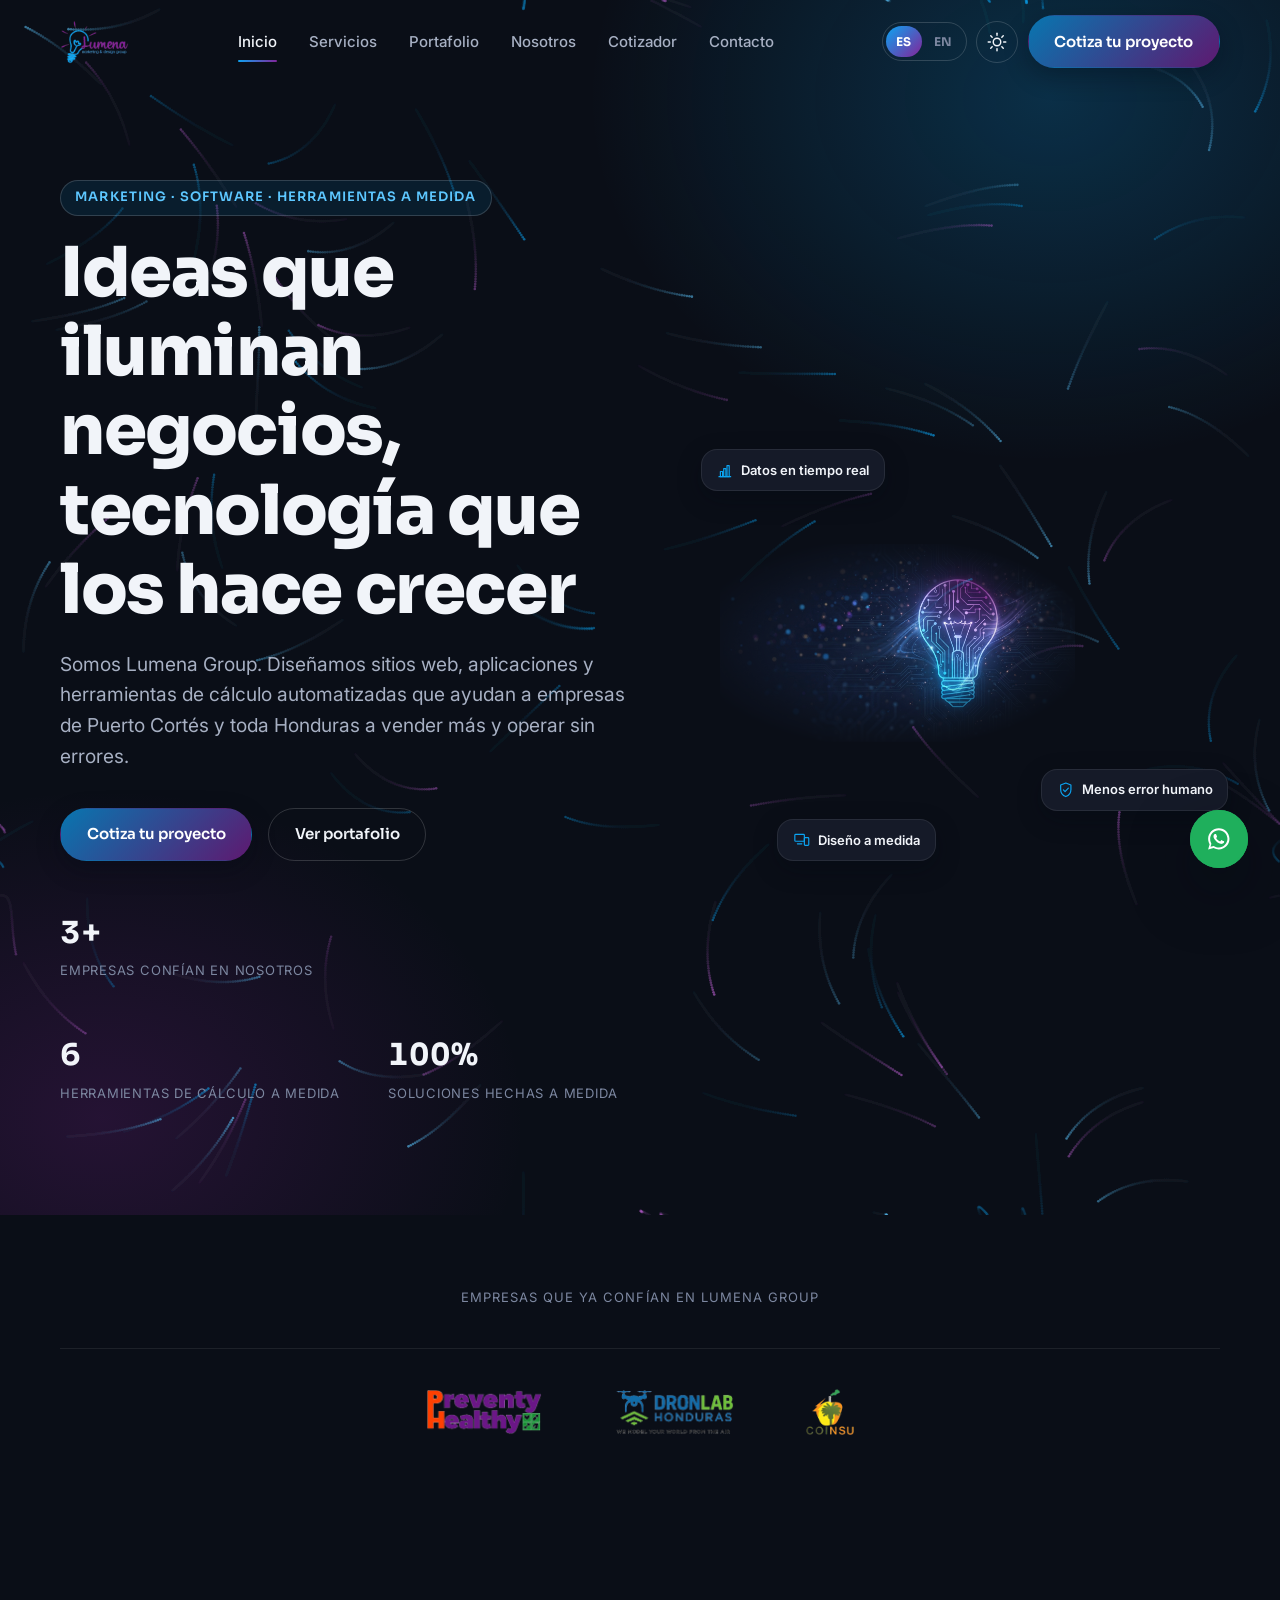
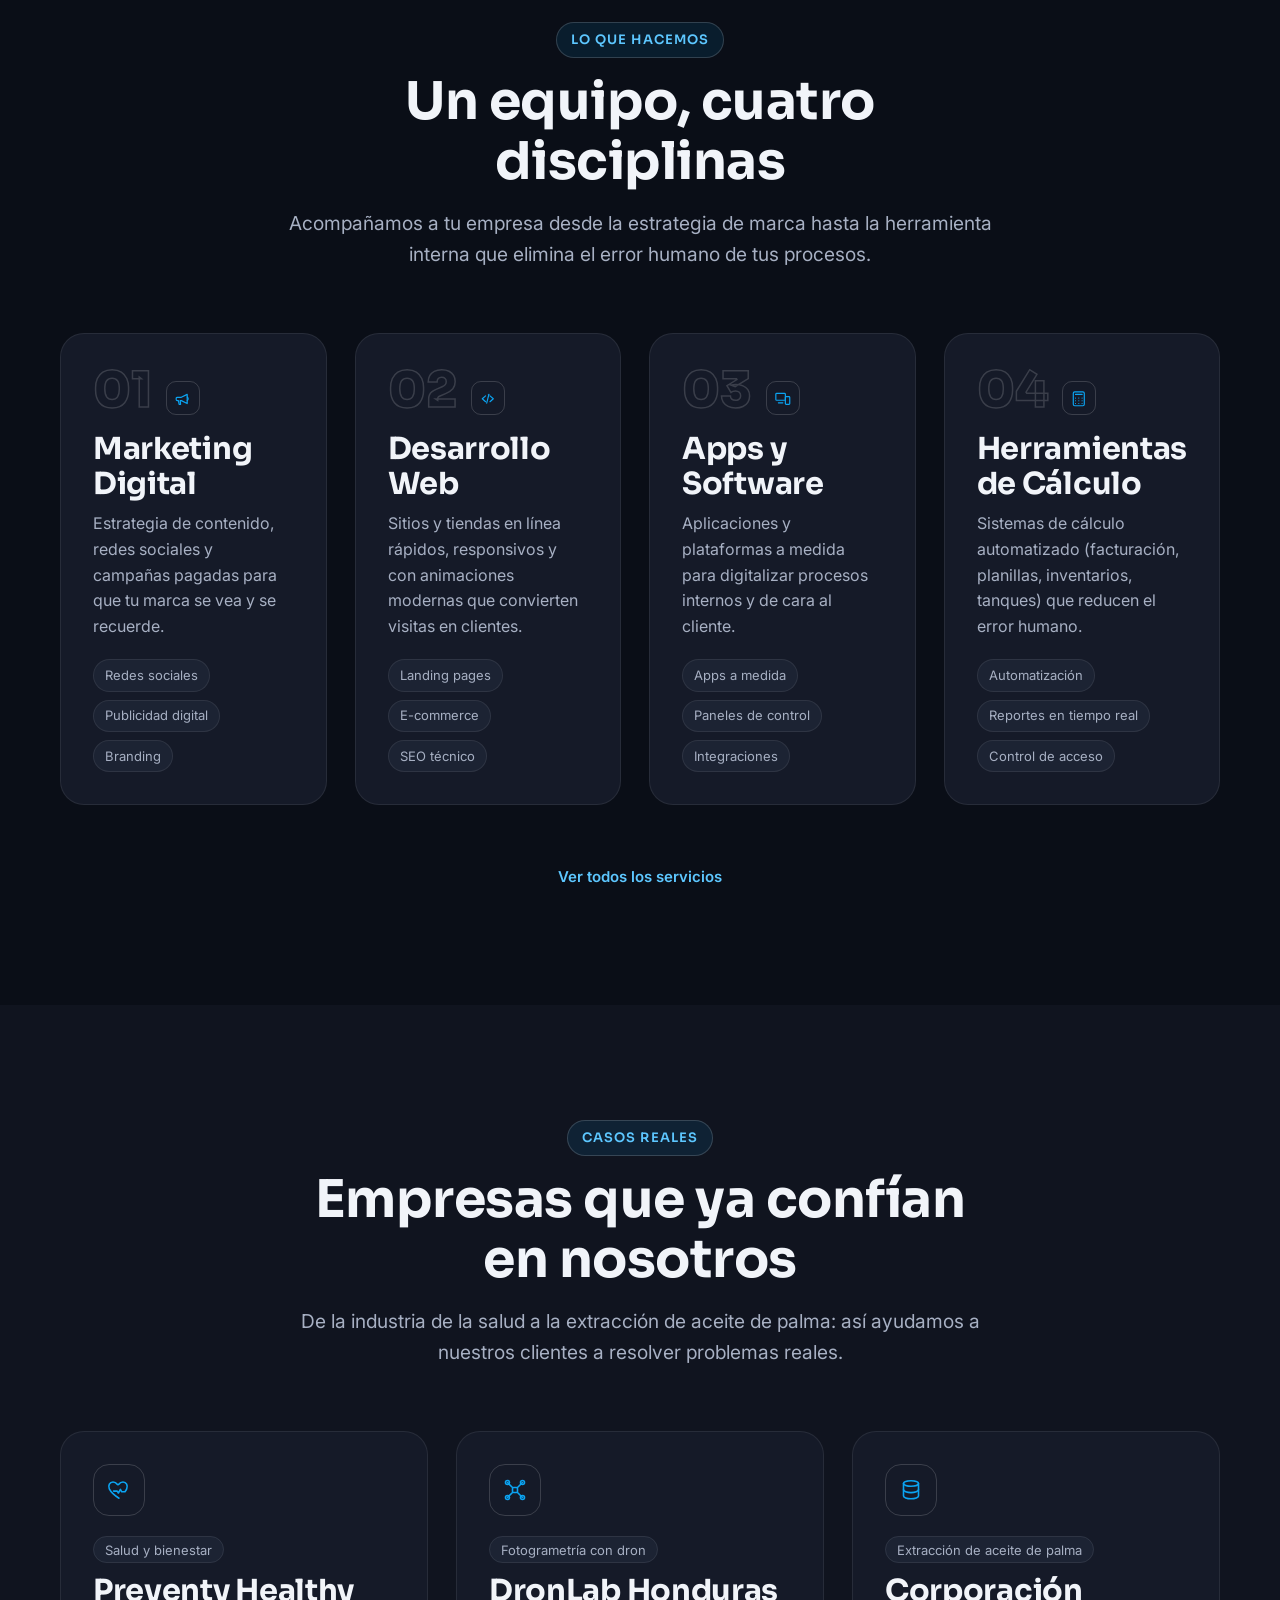
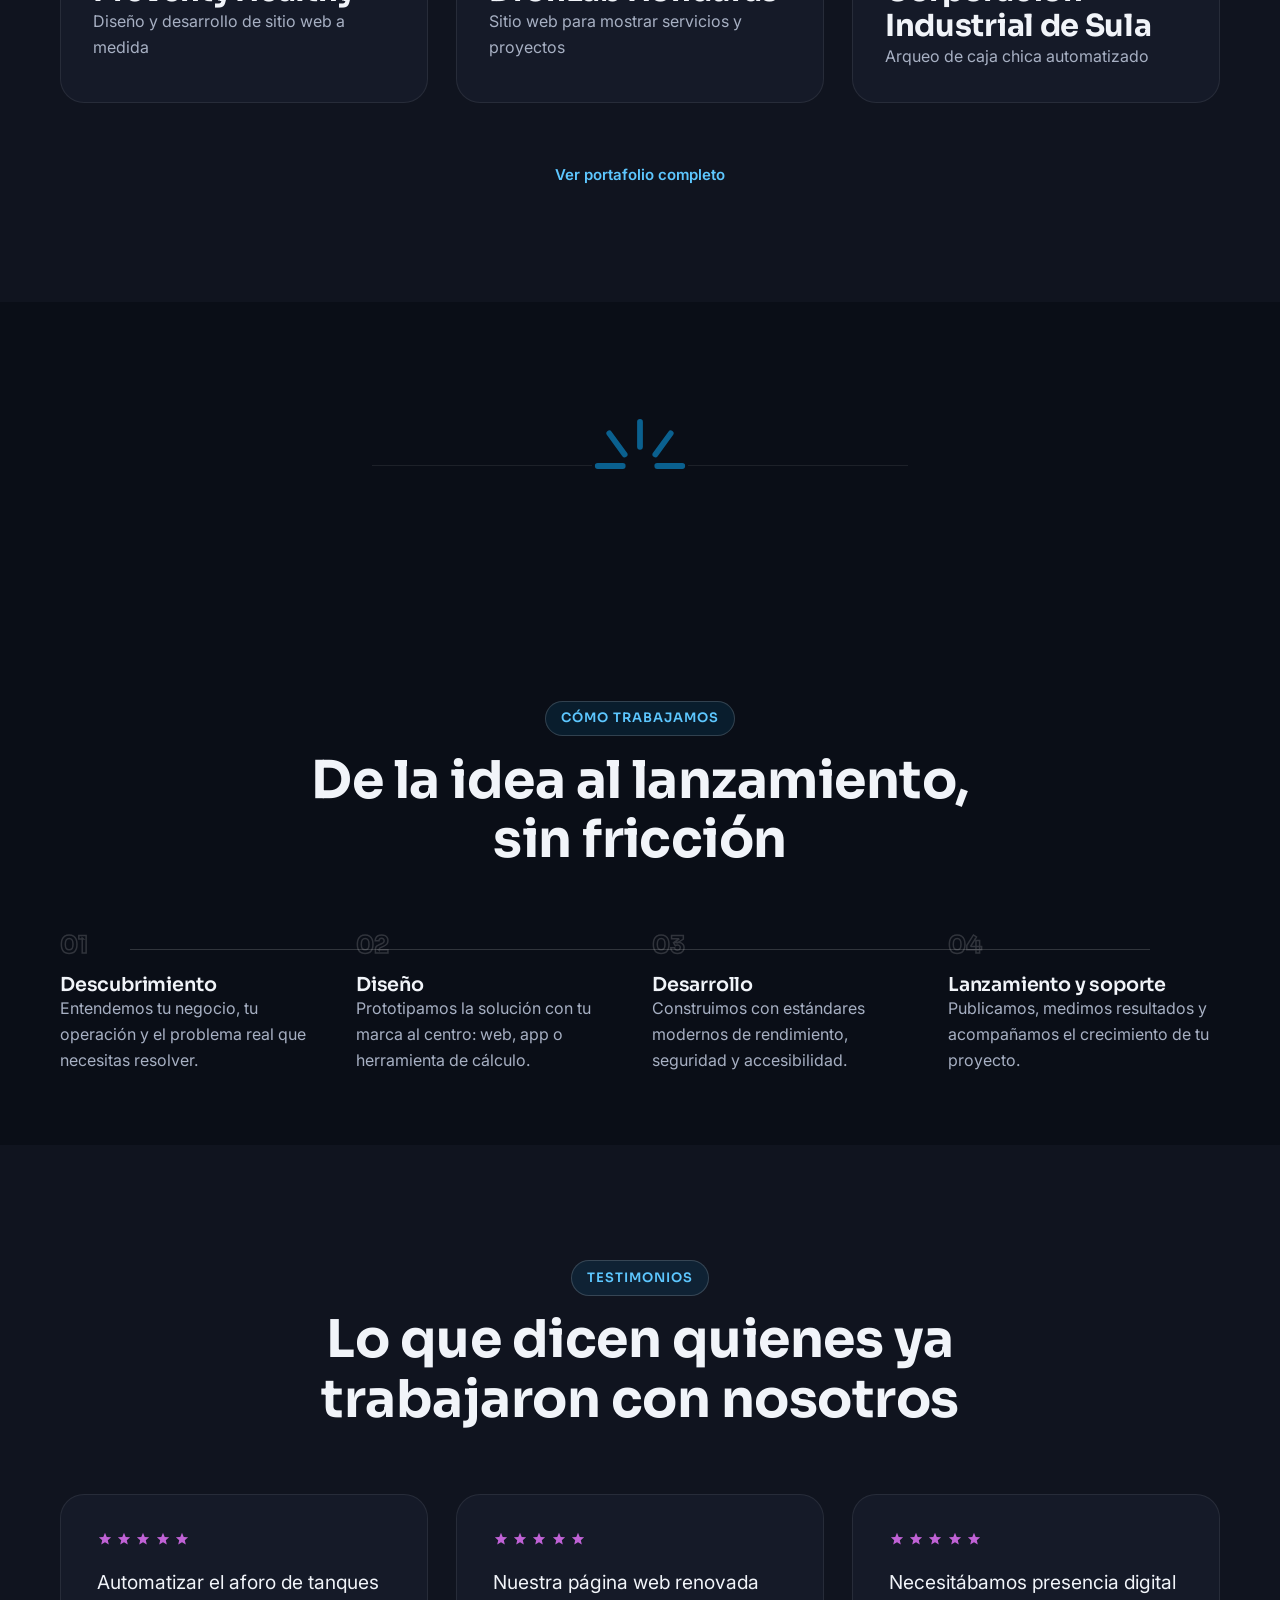
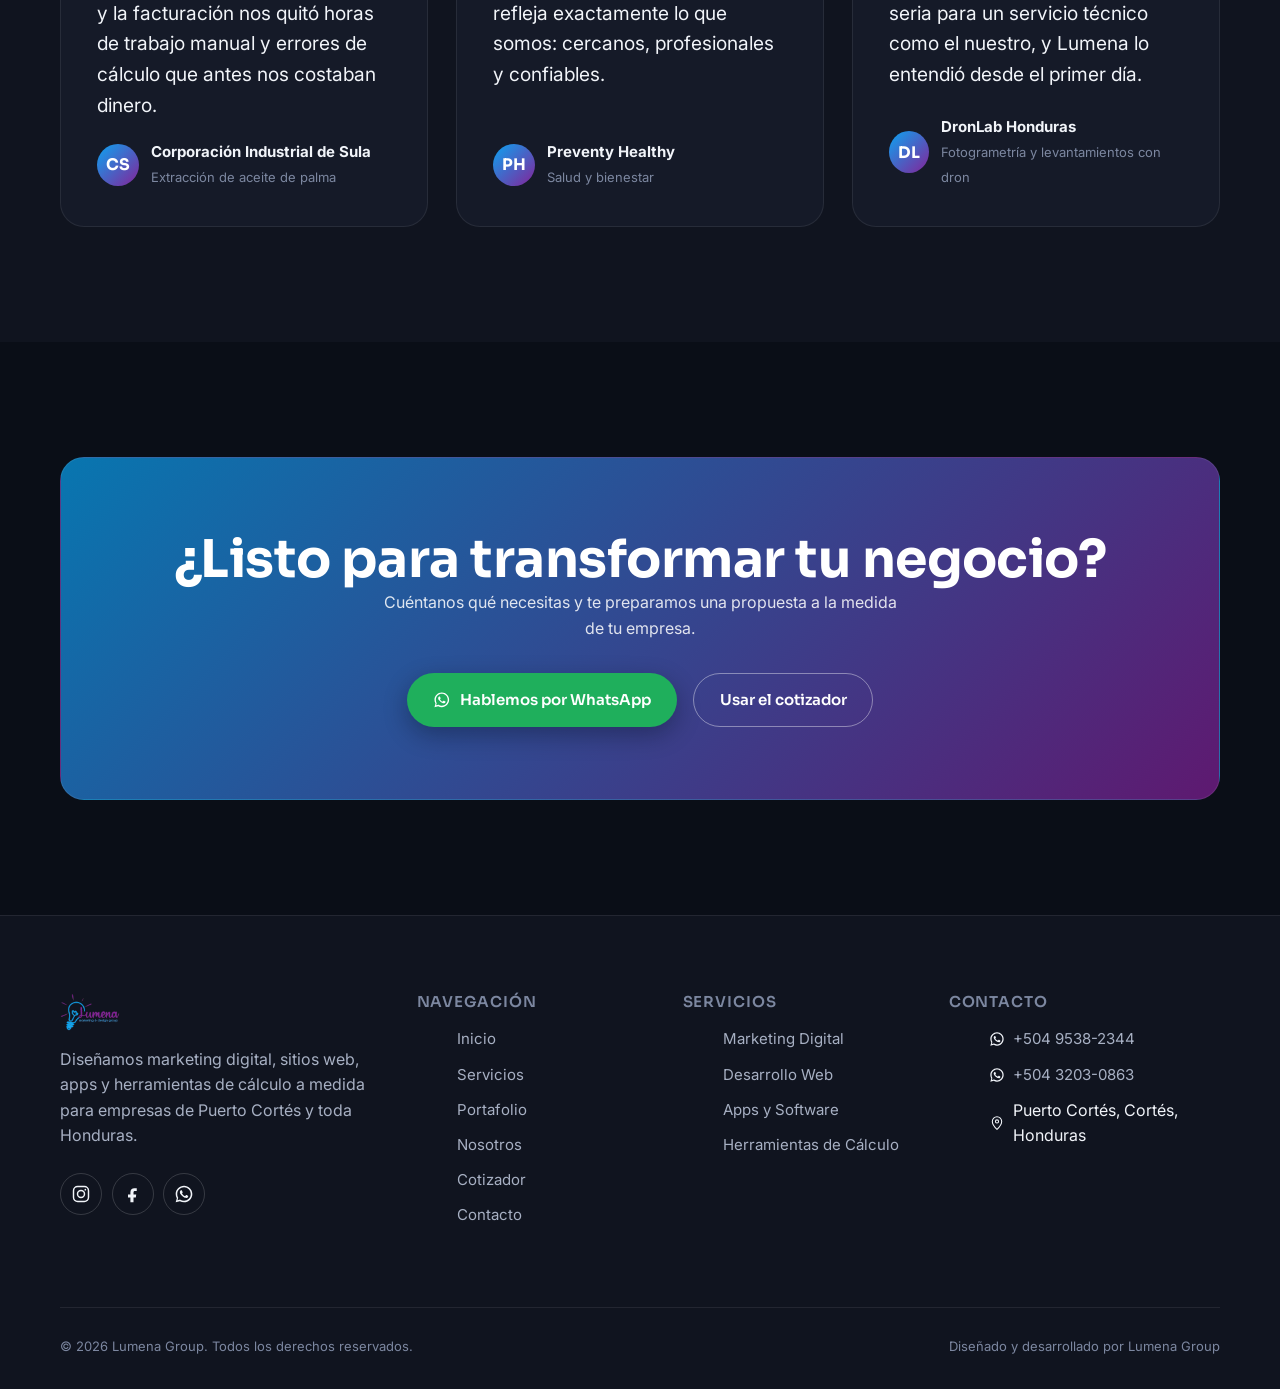
==== index.html @ 821e691a "Add complete Lumena Group site (assets, pages, i18n, cotizador) Replaces the initial upload, which w" ====
<!doctype html>
<html lang="es" data-theme="dark">
<head>
<meta charset="UTF-8">
<meta name="viewport" content="width=device-width, initial-scale=1.0">
<title data-i18n="home.title">Lumena Group — Marketing y Desarrollo de Software en Puerto Cortés</title>
<meta name="description" content="Agencia de marketing digital y desarrollo de sitios web, aplicaciones y herramientas de cálculo a medida para empresas en Puerto Cortés, Honduras.">
<meta name="theme-color" content="#0A0E17">
<meta property="og:type" content="website">
<meta property="og:site_name" content="Lumena Group">
<meta property="og:locale" content="es_HN">
<meta property="og:title" content="Lumena Group — Marketing y Desarrollo de Software en Puerto Cortés">
<meta property="og:description" content="Agencia de marketing digital y desarrollo de sitios web, aplicaciones y herramientas de cálculo a medida para empresas en Puerto Cortés, Honduras.">
<meta property="og:image" content="assets/img/og-image.png">
<meta property="og:image:width" content="1200">
<meta property="og:image:height" content="630">
<meta name="twitter:card" content="summary_large_image">
<meta name="twitter:title" content="Lumena Group — Marketing y Desarrollo de Software en Puerto Cortés">
<meta name="twitter:description" content="Agencia de marketing digital y desarrollo de sitios web, aplicaciones y herramientas de cálculo a medida para empresas en Puerto Cortés, Honduras.">
<meta name="twitter:image" content="assets/img/og-image.png">
<link rel="icon" type="image/png" sizes="32x32" href="assets/img/favicon-32.png">
<link rel="icon" type="image/png" sizes="192x192" href="assets/img/favicon-192.png">
<link rel="apple-touch-icon" href="assets/img/favicon-192.png">
<link rel="preconnect" href="https://fonts.googleapis.com">
<link rel="preconnect" href="https://fonts.gstatic.com" crossorigin>
<link href="https://fonts.googleapis.com/css2?family=Sora:wght@500;600;700;800&family=Inter:wght@400;500;600;700&display=swap" rel="stylesheet">
<link rel="stylesheet" href="assets/css/style.css">
<script>
(function(){
  try {
    document.documentElement.setAttribute('data-theme', localStorage.getItem('lumena_theme') || 'dark');
    document.documentElement.setAttribute('lang', localStorage.getItem('lumena_lang') || 'es');
  } catch(e) {}
})();
</script>
</head>
<body>
<svg xmlns="http://www.w3.org/2000/svg" style="position:absolute;width:0;height:0;overflow:hidden" aria-hidden="true">
<defs>

<symbol id="icon-menu" viewBox="0 0 24 24" fill="none" stroke="currentColor" stroke-width="1.75" stroke-linecap="round">
  <line x1="3" y1="6" x2="21" y2="6"/><line x1="3" y1="12" x2="21" y2="12"/><line x1="3" y1="18" x2="21" y2="18"/>
</symbol>

<symbol id="icon-close" viewBox="0 0 24 24" fill="none" stroke="currentColor" stroke-width="1.75" stroke-linecap="round">
  <line x1="5" y1="5" x2="19" y2="19"/><line x1="19" y1="5" x2="5" y2="19"/>
</symbol>

<symbol id="icon-sun" viewBox="0 0 24 24" fill="none" stroke="currentColor" stroke-width="1.75" stroke-linecap="round">
  <circle cx="12" cy="12" r="4.5"/>
  <line x1="12" y1="1.5" x2="12" y2="4"/><line x1="12" y1="20" x2="12" y2="22.5"/>
  <line x1="1.5" y1="12" x2="4" y2="12"/><line x1="20" y1="12" x2="22.5" y2="12"/>
  <line x1="4.5" y1="4.5" x2="6.2" y2="6.2"/><line x1="17.8" y1="17.8" x2="19.5" y2="19.5"/>
  <line x1="19.5" y1="4.5" x2="17.8" y2="6.2"/><line x1="6.2" y1="17.8" x2="4.5" y2="19.5"/>
</symbol>

<symbol id="icon-moon" viewBox="0 0 24 24" fill="none" stroke="currentColor" stroke-width="1.75" stroke-linecap="round" stroke-linejoin="round">
  <path d="M20 14.5A8.5 8.5 0 1 1 9.5 4 6.8 6.8 0 0 0 20 14.5Z"/>
</symbol>

<symbol id="icon-chevron-down" viewBox="0 0 24 24" fill="none" stroke="currentColor" stroke-width="1.75" stroke-linecap="round" stroke-linejoin="round">
  <polyline points="5 8 12 15 19 8"/>
</symbol>

<symbol id="icon-arrow-right" viewBox="0 0 24 24" fill="none" stroke="currentColor" stroke-width="1.75" stroke-linecap="round" stroke-linejoin="round">
  <line x1="4" y1="12" x2="19" y2="12"/><polyline points="13 6 19 12 13 18"/>
</symbol>

<symbol id="icon-check" viewBox="0 0 24 24" fill="none" stroke="currentColor" stroke-width="2" stroke-linecap="round" stroke-linejoin="round">
  <polyline points="4 12.5 9.5 18 20 6"/>
</symbol>

<symbol id="icon-check-circle" viewBox="0 0 24 24" fill="none" stroke="currentColor" stroke-width="1.75" stroke-linecap="round" stroke-linejoin="round">
  <circle cx="12" cy="12" r="9.25"/><polyline points="7.5 12.5 10.5 15.5 16.5 9"/>
</symbol>

<symbol id="icon-whatsapp" viewBox="0 0 24 24" fill="currentColor">
  <path d="M12.02 2C6.5 2 2 6.48 2 12c0 1.86.51 3.6 1.4 5.09L2 22l5.06-1.33A9.94 9.94 0 0 0 12.02 22C17.53 22 22 17.52 22 12S17.53 2 12.02 2Zm0 18.1c-1.62 0-3.14-.44-4.44-1.22l-.32-.19-3 .79.8-2.93-.21-.3A8.06 8.06 0 0 1 3.9 12c0-4.48 3.65-8.1 8.12-8.1 4.47 0 8.1 3.62 8.1 8.1 0 4.48-3.63 8.1-8.1 8.1Zm4.45-6.06c-.24-.12-1.44-.71-1.66-.79-.22-.08-.39-.12-.55.12-.16.24-.63.79-.78.95-.14.16-.29.18-.53.06-.24-.12-1.03-.38-1.96-1.21-.72-.64-1.21-1.44-1.35-1.68-.14-.24-.02-.37.11-.49.11-.11.24-.29.36-.43.12-.14.16-.24.24-.4.08-.16.04-.31-.02-.43-.06-.12-.55-1.33-.76-1.82-.2-.48-.4-.41-.55-.42h-.47c-.16 0-.43.06-.65.31-.22.24-.86.84-.86 2.05 0 1.21.88 2.38 1 2.54.12.16 1.74 2.66 4.22 3.72.59.25 1.05.4 1.41.52.59.19 1.13.16 1.56.1.48-.07 1.44-.59 1.64-1.16.2-.57.2-1.06.14-1.16-.06-.11-.22-.17-.46-.29Z"/>
</symbol>

<symbol id="icon-instagram" viewBox="0 0 24 24" fill="none" stroke="currentColor" stroke-width="1.75">
  <rect x="3" y="3" width="18" height="18" rx="5"/>
  <circle cx="12" cy="12" r="4.2"/>
  <circle cx="17.2" cy="6.8" r="1" fill="currentColor" stroke="none"/>
</symbol>

<symbol id="icon-facebook" viewBox="0 0 24 24" fill="currentColor">
  <path d="M14.5 8.5H16.5V5.2C16.16 5.15 15 5.05 13.65 5.05C10.83 5.05 8.9 6.78 8.9 9.94V12.5H6V16.15H8.9V22H12.6V16.15H15.38L15.85 12.5H12.6V10.31C12.6 9.28 12.88 8.5 14.5 8.5Z"/>
</symbol>

<symbol id="icon-megaphone" viewBox="0 0 24 24" fill="none" stroke="currentColor" stroke-width="1.6" stroke-linecap="round" stroke-linejoin="round">
  <path d="M3 11v2a1.5 1.5 0 0 0 1.5 1.5H6l1 5h2l-.6-5H10l8 4V6l-8 4H4.5A1.5 1.5 0 0 0 3 11Z"/>
  <path d="M18 9.5a3 3 0 0 1 0 5"/>
</symbol>

<symbol id="icon-code" viewBox="0 0 24 24" fill="none" stroke="currentColor" stroke-width="1.6" stroke-linecap="round" stroke-linejoin="round">
  <polyline points="9 8 4.5 12 9 16"/><polyline points="15 8 19.5 12 15 16"/><line x1="13.5" y1="6" x2="10.5" y2="18"/>
</symbol>

<symbol id="icon-devices" viewBox="0 0 24 24" fill="none" stroke="currentColor" stroke-width="1.6" stroke-linecap="round" stroke-linejoin="round">
  <rect x="2.5" y="4.5" width="13" height="9.5" rx="1.2"/>
  <line x1="6" y1="17.5" x2="12" y2="17.5"/>
  <rect x="15.5" y="9" width="6" height="10.5" rx="1.2"/>
</symbol>

<symbol id="icon-calculator" viewBox="0 0 24 24" fill="none" stroke="currentColor" stroke-width="1.6" stroke-linecap="round" stroke-linejoin="round">
  <rect x="4.5" y="2.5" width="15" height="19" rx="2"/>
  <line x1="7.5" y1="6" x2="16.5" y2="6"/>
  <line x1="7.5" y1="11" x2="7.5" y2="11.01"/><line x1="12" y1="11" x2="12" y2="11.01"/><line x1="16.5" y1="11" x2="16.5" y2="11.01"/>
  <line x1="7.5" y1="14.7" x2="7.5" y2="14.71"/><line x1="12" y1="14.7" x2="12" y2="14.71"/><line x1="16.5" y1="14.7" x2="16.5" y2="14.71"/>
  <line x1="7.5" y1="18.4" x2="7.5" y2="18.41"/><line x1="12" y1="18.4" x2="12" y2="18.41"/><line x1="16.5" y1="18.4" x2="16.5" y2="18.41"/>
</symbol>

<symbol id="icon-chart-bar" viewBox="0 0 24 24" fill="none" stroke="currentColor" stroke-width="1.6" stroke-linecap="round" stroke-linejoin="round">
  <line x1="4" y1="20" x2="20" y2="20"/>
  <rect x="6" y="13" width="3" height="7"/><rect x="10.5" y="9" width="3" height="11"/><rect x="15" y="5" width="3" height="15"/>
</symbol>

<symbol id="icon-users" viewBox="0 0 24 24" fill="none" stroke="currentColor" stroke-width="1.6" stroke-linecap="round" stroke-linejoin="round">
  <circle cx="8.5" cy="8" r="3"/><path d="M2.8 19c.6-3 3-5 5.7-5s5.1 2 5.7 5"/>
  <circle cx="16.5" cy="8.5" r="2.4"/><path d="M15.2 14.2c2 .2 3.9 1.9 4.4 4.3"/>
</symbol>

<symbol id="icon-target" viewBox="0 0 24 24" fill="none" stroke="currentColor" stroke-width="1.6" stroke-linecap="round" stroke-linejoin="round">
  <circle cx="12" cy="12" r="9"/><circle cx="12" cy="12" r="5"/><circle cx="12" cy="12" r="1" fill="currentColor" stroke="none"/>
</symbol>

<symbol id="icon-rocket" viewBox="0 0 24 24" fill="none" stroke="currentColor" stroke-width="1.6" stroke-linecap="round" stroke-linejoin="round">
  <path d="M12 2.5c3 1.3 5 4.4 5 8.4 0 2-1 4.7-2.3 6.1l-2.7 2.5-2.7-2.5C8 15.6 7 12.9 7 10.9c0-4 2-7.1 5-8.4Z"/>
  <circle cx="12" cy="10" r="1.8"/>
  <path d="M8.3 16.7 6 19.5l.6-3.6M15.7 16.7 18 19.5l-.6-3.6"/>
</symbol>

<symbol id="icon-shield-check" viewBox="0 0 24 24" fill="none" stroke="currentColor" stroke-width="1.6" stroke-linecap="round" stroke-linejoin="round">
  <path d="M12 2.8 19 5.5v6c0 4.6-2.9 8.2-7 9.7-4.1-1.5-7-5.1-7-9.7v-6Z"/>
  <polyline points="8.7 12.2 11 14.5 15.5 9.8"/>
</symbol>

<symbol id="icon-clock" viewBox="0 0 24 24" fill="none" stroke="currentColor" stroke-width="1.6" stroke-linecap="round" stroke-linejoin="round">
  <circle cx="12" cy="12" r="9"/><polyline points="12 7 12 12 16 14.5"/>
</symbol>

<symbol id="icon-map-pin" viewBox="0 0 24 24" fill="none" stroke="currentColor" stroke-width="1.6" stroke-linecap="round" stroke-linejoin="round">
  <path d="M12 21.5s7-6.4 7-11.8A7 7 0 0 0 5 9.7c0 5.4 7 11.8 7 11.8Z"/><circle cx="12" cy="9.7" r="2.4"/>
</symbol>

<symbol id="icon-mail" viewBox="0 0 24 24" fill="none" stroke="currentColor" stroke-width="1.6" stroke-linecap="round" stroke-linejoin="round">
  <rect x="2.8" y="5" width="18.4" height="14" rx="2"/><polyline points="3.5 6 12 12.5 20.5 6"/>
</symbol>

<symbol id="icon-star" viewBox="0 0 24 24" fill="currentColor">
  <path d="M12 2.8 14.6 9l6.6.5-5 4.4 1.5 6.4L12 16.9 6.3 20.3l1.5-6.4-5-4.4L9.4 9Z"/>
</symbol>

<symbol id="icon-quote" viewBox="0 0 24 24" fill="currentColor">
  <path d="M4 8.4C4 6 5.9 4 8.4 4v2.3c-1.2 0-2.1 1-2.1 2.1v.4h2.1V15H4V8.4Zm9.6 0c0-2.4 1.9-4.4 4.4-4.4v2.3c-1.2 0-2.1 1-2.1 2.1v.4h2.1V15h-4.4V8.4Z"/>
</symbol>

<symbol id="icon-layers" viewBox="0 0 24 24" fill="none" stroke="currentColor" stroke-width="1.6" stroke-linecap="round" stroke-linejoin="round">
  <polygon points="12 3 21 8 12 13 3 8"/><polyline points="3 13 12 18 21 13"/><polyline points="3 17.5 12 22.5 21 17.5"/>
</symbol>

<symbol id="icon-briefcase" viewBox="0 0 24 24" fill="none" stroke="currentColor" stroke-width="1.6" stroke-linecap="round" stroke-linejoin="round">
  <rect x="2.8" y="7.5" width="18.4" height="12" rx="2"/><path d="M8.5 7.5V5.8A1.8 1.8 0 0 1 10.3 4h3.4a1.8 1.8 0 0 1 1.8 1.8V7.5"/><line x1="2.8" y1="12.5" x2="21.2" y2="12.5"/>
</symbol>

<symbol id="icon-gauge" viewBox="0 0 24 24" fill="none" stroke="currentColor" stroke-width="1.6" stroke-linecap="round" stroke-linejoin="round">
  <path d="M3.5 15.5a8.5 8.5 0 1 1 17 0"/><line x1="12" y1="15.5" x2="15.5" y2="10.5"/><line x1="3.5" y1="15.5" x2="5" y2="15.5"/><line x1="19" y1="15.5" x2="20.5" y2="15.5"/>
</symbol>

<symbol id="icon-database" viewBox="0 0 24 24" fill="none" stroke="currentColor" stroke-width="1.6" stroke-linecap="round" stroke-linejoin="round">
  <ellipse cx="12" cy="5.5" rx="7.5" ry="2.8"/>
  <path d="M4.5 5.5V18c0 1.5 3.4 2.8 7.5 2.8s7.5-1.3 7.5-2.8V5.5"/>
  <path d="M4.5 11.8c0 1.5 3.4 2.8 7.5 2.8s7.5-1.3 7.5-2.8"/>
</symbol>

<symbol id="icon-file-check" viewBox="0 0 24 24" fill="none" stroke="currentColor" stroke-width="1.6" stroke-linecap="round" stroke-linejoin="round">
  <path d="M6.5 2.8h7l4 4v13.4a1 1 0 0 1-1 1h-10a1 1 0 0 1-1-1V3.8a1 1 0 0 1 1-1Z"/>
  <polyline points="13.5 2.8 13.5 6.8 17.5 6.8"/>
  <polyline points="8.8 14 10.8 16 15.2 11.3"/>
</symbol>

<symbol id="icon-coins" viewBox="0 0 24 24" fill="none" stroke="currentColor" stroke-width="1.6" stroke-linecap="round" stroke-linejoin="round">
  <ellipse cx="9" cy="7" rx="6" ry="3.2"/>
  <path d="M3 7v4.5c0 1.8 2.7 3.2 6 3.2s6-1.4 6-3.2V7"/>
  <path d="M3 11.5V16c0 1.8 2.7 3.2 6 3.2 1 0 1.9-.1 2.8-.4"/>
  <path d="M13.5 12.3c.7-.3 1.6-.4 2.5-.4 3.3 0 6 1.4 6 3.2s-2.7 3.2-6 3.2-6-1.4-6-3.2"/>
</symbol>

<symbol id="icon-globe" viewBox="0 0 24 24" fill="none" stroke="currentColor" stroke-width="1.6" stroke-linecap="round" stroke-linejoin="round">
  <circle cx="12" cy="12" r="9"/><line x1="3" y1="12" x2="21" y2="12"/>
  <path d="M12 3c2.5 2.4 4 5.6 4 9s-1.5 6.6-4 9c-2.5-2.4-4-5.6-4-9s1.5-6.6 4-9Z"/>
</symbol>

<symbol id="icon-drone" viewBox="0 0 24 24" fill="none" stroke="currentColor" stroke-width="1.6" stroke-linecap="round" stroke-linejoin="round">
  <rect x="9.5" y="9.5" width="5" height="5" rx="1"/>
  <line x1="9.5" y1="9.5" x2="4.5" y2="4.5"/><line x1="14.5" y1="9.5" x2="19.5" y2="4.5"/>
  <line x1="9.5" y1="14.5" x2="4.5" y2="19.5"/><line x1="14.5" y1="14.5" x2="19.5" y2="19.5"/>
  <circle cx="4.5" cy="4.5" r="2"/><circle cx="19.5" cy="4.5" r="2"/><circle cx="4.5" cy="19.5" r="2"/><circle cx="19.5" cy="19.5" r="2"/>
</symbol>

<symbol id="icon-heart-pulse" viewBox="0 0 24 24" fill="none" stroke="currentColor" stroke-width="1.6" stroke-linecap="round" stroke-linejoin="round">
  <path d="M12 20.2s-7.4-4.6-9.7-9.3C.9 7.3 2.6 4 6 4c2 0 3.4 1.1 4.2 2.3.4.6 1.2.6 1.6 0C12.6 5.1 14 4 16 4c3.4 0 5.1 3.3 3.7 6.9-.4 1-1 2-1.7 2.9h-3.2l-1.4-2.4-2 3.6-1.2-1.9H6.6"/>
</symbol>

</defs>
</svg>

<a href="#main" class="skip-link" data-i18n="a11y.skip">Saltar al contenido principal</a>

<header class="navbar" id="navbar">
  <div class="container">
    <a href="index.html" class="brand" aria-label="Lumena Group">
      <img src="assets/img/logo-lumena-transparent.png" alt="Lumena Group" width="70" height="44" style="height:44px;width:auto">
    </a>
    <nav class="nav-links" aria-label="Principal">
      <a href="index.html" data-i18n="nav.home">Inicio</a>
      <a href="servicios.html" data-i18n="nav.services">Servicios</a>
      <a href="portafolio.html" data-i18n="nav.portfolio">Portafolio</a>
      <a href="nosotros.html" data-i18n="nav.about">Nosotros</a>
      <a href="cotizador.html" data-i18n="nav.quote">Cotizador</a>
      <a href="contacto.html" data-i18n="nav.contact">Contacto</a>
    </nav>
    <div class="nav-actions">
      <div class="lang-toggle" role="group" aria-label="Idioma / Language">
        <button type="button" data-lang="es">ES</button>
        <button type="button" data-lang="en">EN</button>
      </div>
      <button type="button" class="icon-btn theme-toggle" aria-label="Cambiar tema / Toggle theme">
        <svg class="icon"><use href="#icon-sun"></use></svg>
      </button>
      <a href="cotizador.html" class="btn btn-primary desktop-only" data-i18n="nav.cta">Cotiza tu proyecto</a>
      <button type="button" class="nav-toggle" aria-label="Abrir menú" aria-expanded="false">
        <svg class="icon"><use href="#icon-menu"></use></svg>
      </button>
    </div>
  </div>
</header>

<div class="mobile-panel">
  <a href="index.html" data-i18n="nav.home">Inicio</a>
  <a href="servicios.html" data-i18n="nav.services">Servicios</a>
  <a href="portafolio.html" data-i18n="nav.portfolio">Portafolio</a>
  <a href="nosotros.html" data-i18n="nav.about">Nosotros</a>
  <a href="cotizador.html" data-i18n="nav.quote">Cotizador</a>
  <a href="contacto.html" data-i18n="nav.contact">Contacto</a>
  <a href="cotizador.html" class="btn btn-primary btn-block" data-i18n="nav.cta">Cotiza tu proyecto</a>
</div>

<main id="main">

  <!-- ================= HERO ================= -->
  <section class="hero">
    <div class="hero-bg" aria-hidden="true"><canvas data-particles-bg></canvas></div>
    <div class="container hero-grid">
      <div>
        <span class="eyebrow reveal" data-hero-in data-i18n="home.hero.eyebrow">Marketing · Software · Herramientas a medida</span>
        <h1 class="reveal-clip" data-hero-in data-i18n="home.hero.title">Ideas que iluminan negocios, tecnología que los hace crecer</h1>
        <p class="lede reveal" data-hero-in data-i18n="home.hero.lede">Somos Lumena Group. Diseñamos sitios web, aplicaciones y herramientas de cálculo automatizadas que ayudan a empresas de Puerto Cortés y toda Honduras a vender más y operar sin errores.</p>
        <div class="hero-cta reveal" data-hero-in>
          <a href="cotizador.html" class="btn btn-primary" data-i18n="home.hero.cta1">
            Cotiza tu proyecto
            <svg class="icon"><use href="#icon-arrow-right"></use></svg>
          </a>
          <a href="portafolio.html" class="btn btn-ghost" data-i18n="home.hero.cta2">Ver portafolio</a>
        </div>
        <div class="hero-stats reveal" data-hero-in>
          <div class="hero-stat">
            <b class="count-up" data-count-to="3" data-count-suffix="+">0</b>
            <span data-i18n="home.hero.stat1.label">Empresas confían en nosotros</span>
          </div>
          <div class="hero-stat">
            <b class="count-up" data-count-to="6">0</b>
            <span data-i18n="home.hero.stat2.label">Herramientas de cálculo a medida</span>
          </div>
          <div class="hero-stat">
            <b class="count-up" data-count-to="100" data-count-suffix="%">0</b>
            <span data-i18n="home.hero.stat3.label">Soluciones hechas a medida</span>
          </div>
        </div>
      </div>

      <div class="hero-visual" aria-hidden="true">
        <img src="assets/img/hero-lumena.jpg" alt="" class="hero-visual-img">
        <div class="floating-chip chip-1">
          <svg class="icon"><use href="#icon-chart-bar"></use></svg>
          <span data-i18n="home.hero.chip2">Datos en tiempo real</span>
        </div>
        <div class="floating-chip chip-2">
          <svg class="icon"><use href="#icon-shield-check"></use></svg>
          <span data-i18n="home.hero.chip1">Menos error humano</span>
        </div>
        <div class="floating-chip chip-3">
          <svg class="icon"><use href="#icon-devices"></use></svg>
          <span data-i18n="home.hero.chip3">Diseño a medida</span>
        </div>
      </div>
    </div>
  </section>

  <!-- ================= LOGOS STRIP ================= -->
  <section class="section-tight">
    <div class="container">
      <p class="text-center muted reveal" style="text-transform:uppercase;letter-spacing:.08em;font-size:var(--fs-xs)" data-i18n="home.logos.title">Empresas que ya confían en Lumena Group</p>
      <div class="logo-cloud">
        <a href="portafolio.html#preventy" class="logo-cloud-item reveal" aria-label="Preventy Healthy">
          <img src="assets/img/portfolio/preventy-logo.png" alt="Preventy Healthy">
        </a>
        <a href="portafolio.html#dronelab" class="logo-cloud-item reveal" aria-label="DronLab Honduras">
          <img src="assets/img/portfolio/dronlab-logo.png" alt="DronLab Honduras">
        </a>
        <a href="portafolio.html#coinsu" class="logo-cloud-item reveal" aria-label="Corporación Industrial de Sula">
          <img src="assets/img/portfolio/coinsu-logo.png" alt="Corporación Industrial de Sula">
        </a>
      </div>
    </div>
  </section>

  <!-- ================= SERVICES ================= -->
  <section class="section" id="servicios">
    <div class="container">
      <div class="section-head center reveal">
        <span class="eyebrow" data-i18n="home.services.eyebrow">Lo que hacemos</span>
        <h2 data-i18n="home.services.title">Un equipo, cuatro disciplinas</h2>
        <p data-i18n="home.services.lede">Acompañamos a tu empresa desde la estrategia de marca hasta la herramienta interna que elimina el error humano de tus procesos.</p>
      </div>

      <div class="grid grid-4 card-scroll">
        <div class="card service-card reveal">
          <div class="index-mark"><span class="num">01</span><span class="icon-slot"><svg class="icon"><use href="#icon-megaphone"></use></svg></span></div>
          <h3 data-i18n="home.services.marketing.title">Marketing Digital</h3>
          <p data-i18n="home.services.marketing.desc">Estrategia de contenido, redes sociales y campañas pagadas para que tu marca se vea y se recuerde.</p>
          <div class="tag-list">
            <span class="tag" data-i18n="home.services.marketing.tag1">Redes sociales</span>
            <span class="tag" data-i18n="home.services.marketing.tag2">Publicidad digital</span>
            <span class="tag" data-i18n="home.services.marketing.tag3">Branding</span>
          </div>
        </div>

        <div class="card service-card reveal">
          <div class="index-mark"><span class="num">02</span><span class="icon-slot"><svg class="icon"><use href="#icon-code"></use></svg></span></div>
          <h3 data-i18n="home.services.web.title">Desarrollo Web</h3>
          <p data-i18n="home.services.web.desc">Sitios y tiendas en línea rápidos, responsivos y con animaciones modernas que convierten visitas en clientes.</p>
          <div class="tag-list">
            <span class="tag" data-i18n="home.services.web.tag1">Landing pages</span>
            <span class="tag" data-i18n="home.services.web.tag2">E-commerce</span>
            <span class="tag" data-i18n="home.services.web.tag3">SEO técnico</span>
          </div>
        </div>

        <div class="card service-card reveal">
          <div class="index-mark"><span class="num">03</span><span class="icon-slot"><svg class="icon"><use href="#icon-devices"></use></svg></span></div>
          <h3 data-i18n="home.services.apps.title">Apps y Software</h3>
          <p data-i18n="home.services.apps.desc">Aplicaciones y plataformas a medida para digitalizar procesos internos y de cara al cliente.</p>
          <div class="tag-list">
            <span class="tag" data-i18n="home.services.apps.tag1">Apps a medida</span>
            <span class="tag" data-i18n="home.services.apps.tag2">Paneles de control</span>
            <span class="tag" data-i18n="home.services.apps.tag3">Integraciones</span>
          </div>
        </div>

        <div class="card service-card reveal">
          <div class="index-mark"><span class="num">04</span><span class="icon-slot"><svg class="icon"><use href="#icon-calculator"></use></svg></span></div>
          <h3 data-i18n="home.services.tools.title">Herramientas de Cálculo</h3>
          <p data-i18n="home.services.tools.desc">Sistemas de cálculo automatizado (facturación, planillas, inventarios, tanques) que reducen el error humano.</p>
          <div class="tag-list">
            <span class="tag" data-i18n="home.services.tools.tag1">Automatización</span>
            <span class="tag" data-i18n="home.services.tools.tag2">Reportes en tiempo real</span>
            <span class="tag" data-i18n="home.services.tools.tag3">Control de acceso</span>
          </div>
        </div>
      </div>

      <div class="text-center reveal" style="margin-top:2.5rem">
        <a href="servicios.html" class="link-arrow" style="justify-content:center" data-i18n="home.services.link">
          Ver todos los servicios
        </a>
      </div>
    </div>
  </section>

  <!-- ================= PORTFOLIO TEASER ================= -->
  <section class="section" style="background:var(--bg-elevated)">
    <div class="container">
      <div class="section-head center reveal">
        <span class="eyebrow" data-i18n="home.portfolio.eyebrow">Casos reales</span>
        <h2 data-i18n="home.portfolio.title">Empresas que ya confían en nosotros</h2>
        <p data-i18n="home.portfolio.lede">De la industria de la salud a la extracción de aceite de palma: así ayudamos a nuestros clientes a resolver problemas reales.</p>
      </div>

      <div class="grid grid-3 card-scroll">
        <a href="portafolio.html#preventy" class="card reveal">
          <div class="icon-tile outline"><svg class="icon"><use href="#icon-heart-pulse"></use></svg></div>
          <span class="tag" data-i18n="portfolio.preventy.tag">Salud y bienestar</span>
          <h3 style="margin-top:.75rem" data-i18n="portfolio.preventy.title">Preventy Healthy</h3>
          <p data-i18n="portfolio.preventy.f2">Diseño y desarrollo de sitio web a medida</p>
        </a>
        <a href="portafolio.html#dronelab" class="card reveal">
          <div class="icon-tile outline"><svg class="icon"><use href="#icon-drone"></use></svg></div>
          <span class="tag" data-i18n="portfolio.dronelab.tag">Fotogrametría con dron</span>
          <h3 style="margin-top:.75rem" data-i18n="portfolio.dronelab.title">DronLab Honduras</h3>
          <p data-i18n="portfolio.dronelab.f2">Sitio web para mostrar servicios y proyectos</p>
        </a>
        <a href="portafolio.html#coinsu" class="card reveal">
          <div class="icon-tile outline"><svg class="icon"><use href="#icon-database"></use></svg></div>
          <span class="tag" data-i18n="portfolio.coinsu.tag">Extracción de aceite de palma</span>
          <h3 style="margin-top:.75rem" data-i18n="portfolio.coinsu.title">Corporación Industrial de Sula</h3>
          <p data-i18n="portfolio.coinsu.f1">Arqueo de caja chica automatizado</p>
        </a>
      </div>

      <div class="text-center reveal" style="margin-top:2.5rem">
        <a href="portafolio.html" class="link-arrow" style="justify-content:center" data-i18n="home.portfolio.link">Ver portafolio completo</a>
      </div>
    </div>
  </section>

  <div class="container">
    <div class="rays-divider" aria-hidden="true">
      <svg viewBox="0 0 100 100" fill="none" stroke="currentColor" stroke-width="6" stroke-linecap="round">
        <line x1="50" y1="4" x2="50" y2="30"/>
        <line x1="18" y1="16" x2="34" y2="38"/>
        <line x1="82" y1="16" x2="66" y2="38"/>
        <line x1="6" y1="50" x2="32" y2="50"/>
        <line x1="94" y1="50" x2="68" y2="50"/>
      </svg>
    </div>
  </div>

  <!-- ================= PROCESS ================= -->
  <section class="section section-tight">
    <div class="container">
      <div class="section-head center reveal">
        <span class="eyebrow" data-i18n="home.process.eyebrow">Cómo trabajamos</span>
        <h2 data-i18n="home.process.title">De la idea al lanzamiento, sin fricción</h2>
      </div>
      <div class="timeline">
        <div class="timeline-step reveal">
          <h4 data-i18n="home.process.step1.title">Descubrimiento</h4>
          <p data-i18n="home.process.step1.desc">Entendemos tu negocio, tu operación y el problema real que necesitas resolver.</p>
        </div>
        <div class="timeline-step reveal">
          <h4 data-i18n="home.process.step2.title">Diseño</h4>
          <p data-i18n="home.process.step2.desc">Prototipamos la solución con tu marca al centro: web, app o herramienta de cálculo.</p>
        </div>
        <div class="timeline-step reveal">
          <h4 data-i18n="home.process.step3.title">Desarrollo</h4>
          <p data-i18n="home.process.step3.desc">Construimos con estándares modernos de rendimiento, seguridad y accesibilidad.</p>
        </div>
        <div class="timeline-step reveal">
          <h4 data-i18n="home.process.step4.title">Lanzamiento y soporte</h4>
          <p data-i18n="home.process.step4.desc">Publicamos, medimos resultados y acompañamos el crecimiento de tu proyecto.</p>
        </div>
      </div>
    </div>
  </section>

  <!-- ================= TESTIMONIALS ================= -->
  <section class="section" style="background:var(--bg-elevated)">
    <div class="container">
      <div class="section-head center reveal">
        <span class="eyebrow" data-i18n="home.testimonials.eyebrow">Testimonios</span>
        <h2 data-i18n="home.testimonials.title">Lo que dicen quienes ya trabajaron con nosotros</h2>
      </div>
      <div class="grid grid-3 card-scroll">
        <div class="testimonial-card reveal">
          <div class="stars" aria-hidden="true">
            <svg class="icon"><use href="#icon-star"></use></svg>
            <svg class="icon"><use href="#icon-star"></use></svg>
            <svg class="icon"><use href="#icon-star"></use></svg>
            <svg class="icon"><use href="#icon-star"></use></svg>
            <svg class="icon"><use href="#icon-star"></use></svg>
          </div>
          <p data-i18n="home.testimonials.t1">Automatizar el aforo de tanques y la facturación nos quitó horas de trabajo manual y errores de cálculo que antes nos costaban dinero.</p>
          <div class="testimonial-who">
            <div class="avatar-badge">CS</div>
            <div>
              <b data-i18n="home.testimonials.t1.who">Corporación Industrial de Sula</b>
              <span data-i18n="home.testimonials.t1.role">Extracción de aceite de palma</span>
            </div>
          </div>
        </div>
        <div class="testimonial-card reveal">
          <div class="stars" aria-hidden="true">
            <svg class="icon"><use href="#icon-star"></use></svg>
            <svg class="icon"><use href="#icon-star"></use></svg>
            <svg class="icon"><use href="#icon-star"></use></svg>
            <svg class="icon"><use href="#icon-star"></use></svg>
            <svg class="icon"><use href="#icon-star"></use></svg>
          </div>
          <p data-i18n="home.testimonials.t2">Nuestra página web renovada refleja exactamente lo que somos: cercanos, profesionales y confiables.</p>
          <div class="testimonial-who">
            <div class="avatar-badge">PH</div>
            <div>
              <b data-i18n="home.testimonials.t2.who">Preventy Healthy</b>
              <span data-i18n="home.testimonials.t2.role">Salud y bienestar</span>
            </div>
          </div>
        </div>
        <div class="testimonial-card reveal">
          <div class="stars" aria-hidden="true">
            <svg class="icon"><use href="#icon-star"></use></svg>
            <svg class="icon"><use href="#icon-star"></use></svg>
            <svg class="icon"><use href="#icon-star"></use></svg>
            <svg class="icon"><use href="#icon-star"></use></svg>
            <svg class="icon"><use href="#icon-star"></use></svg>
          </div>
          <p data-i18n="home.testimonials.t3">Necesitábamos presencia digital seria para un servicio técnico como el nuestro, y Lumena lo entendió desde el primer día.</p>
          <div class="testimonial-who">
            <div class="avatar-badge">DL</div>
            <div>
              <b data-i18n="home.testimonials.t3.who">DronLab Honduras</b>
              <span data-i18n="home.testimonials.t3.role">Fotogrametría y levantamientos con dron</span>
            </div>
          </div>
        </div>
      </div>
    </div>
  </section>

  <!-- ================= FINAL CTA ================= -->
  <section class="section">
    <div class="container">
      <div class="card reveal" style="text-align:center;padding:clamp(2.5rem,6vw,4.5rem);background:var(--gradient-brand-deep)">
        <h2 style="color:#fff" data-i18n="home.cta.title">¿Listo para transformar tu negocio?</h2>
        <p style="color:rgba(255,255,255,.85);max-width:52ch;margin-inline:auto" data-i18n="home.cta.lede">Cuéntanos qué necesitas y te preparamos una propuesta a la medida de tu empresa.</p>
        <div class="hero-cta" style="justify-content:center;margin-top:2rem">
          <a href="https://wa.me/50495382344" target="_blank" rel="noopener" class="btn btn-whatsapp">
            <svg class="icon"><use href="#icon-whatsapp"></use></svg>
            <span data-i18n="home.cta.button1">Hablemos por WhatsApp</span>
          </a>
          <a href="cotizador.html" class="btn btn-ghost" style="border-color:rgba(255,255,255,.4);color:#fff" data-i18n="home.cta.button2">Usar el cotizador</a>
        </div>
      </div>
    </div>
  </section>

</main>

<footer class="site-footer">
  <div class="container">
    <div class="footer-grid">
      <div class="footer-brand">
        <a href="index.html" class="brand" aria-label="Lumena Group">
          <img src="assets/img/logo-lumena-transparent.png" alt="Lumena Group" style="height:38px;width:auto">
        </a>
        <p data-i18n="footer.tagline">Diseñamos marketing digital, sitios web, apps y herramientas de cálculo a medida para empresas de Puerto Cortés y toda Honduras.</p>
        <div class="social-row">
          <a class="icon-btn" href="https://www.instagram.com/lumenamkt?igsh=MTdiOXc4M3N5MjI0Yw==" target="_blank" rel="noopener" aria-label="Instagram">
            <svg class="icon"><use href="#icon-instagram"></use></svg>
          </a>
          <a class="icon-btn" href="https://www.facebook.com/share/1AxKSv87Qi/?mibextid=wwXIfr" target="_blank" rel="noopener" aria-label="Facebook">
            <svg class="icon"><use href="#icon-facebook"></use></svg>
          </a>
          <a class="icon-btn" href="https://wa.me/50495382344" target="_blank" rel="noopener" aria-label="WhatsApp">
            <svg class="icon"><use href="#icon-whatsapp"></use></svg>
          </a>
        </div>
      </div>
      <div class="footer-col">
        <h4 data-i18n="footer.nav.title">Navegación</h4>
        <ul>
          <li><a href="index.html" data-i18n="nav.home">Inicio</a></li>
          <li><a href="servicios.html" data-i18n="nav.services">Servicios</a></li>
          <li><a href="portafolio.html" data-i18n="nav.portfolio">Portafolio</a></li>
          <li><a href="nosotros.html" data-i18n="nav.about">Nosotros</a></li>
          <li><a href="cotizador.html" data-i18n="nav.quote">Cotizador</a></li>
          <li><a href="contacto.html" data-i18n="nav.contact">Contacto</a></li>
        </ul>
      </div>
      <div class="footer-col">
        <h4 data-i18n="footer.services.title">Servicios</h4>
        <ul>
          <li><a href="servicios.html#marketing" data-i18n="footer.services.marketing">Marketing Digital</a></li>
          <li><a href="servicios.html#web" data-i18n="footer.services.web">Desarrollo Web</a></li>
          <li><a href="servicios.html#apps" data-i18n="footer.services.apps">Apps y Software</a></li>
          <li><a href="servicios.html#herramientas" data-i18n="footer.services.tools">Herramientas de Cálculo</a></li>
        </ul>
      </div>
      <div class="footer-col">
        <h4 data-i18n="footer.contact.title">Contacto</h4>
        <ul>
          <li><svg class="icon" style="width:1rem;height:1rem"><use href="#icon-whatsapp"></use></svg><a href="https://wa.me/50495382344" target="_blank" rel="noopener">+504 9538-2344</a></li>
          <li><svg class="icon" style="width:1rem;height:1rem"><use href="#icon-whatsapp"></use></svg><a href="https://wa.me/50432030863" target="_blank" rel="noopener">+504 3203-0863</a></li>
          <li><svg class="icon" style="width:1rem;height:1rem"><use href="#icon-map-pin"></use></svg><span data-i18n="footer.contact.location">Puerto Cortés, Cortés, Honduras</span></li>
        </ul>
      </div>
    </div>
    <div class="footer-bottom">
      <span>&copy; <span class="current-year"></span> Lumena Group. <span data-i18n="footer.rights">Todos los derechos reservados.</span></span>
      <span data-i18n="footer.madeby">Diseñado y desarrollado por Lumena Group</span>
    </div>
  </div>
</footer>

<a href="https://wa.me/50495382344" class="wa-float" target="_blank" rel="noopener" data-i18n-aria="wa.float.label" aria-label="Escríbenos por WhatsApp">
  <svg class="icon"><use href="#icon-whatsapp"></use></svg>
</a>

<div class="mobile-cta-bar">
  <a href="https://wa.me/50495382344" target="_blank" rel="noopener" class="btn btn-whatsapp btn-sm">
    <svg class="icon"><use href="#icon-whatsapp"></use></svg>
    WhatsApp
  </a>
  <a href="cotizador.html" class="btn btn-primary btn-sm" data-i18n="nav.cta">Cotiza tu proyecto</a>
</div>

<script src="assets/js/i18n.js" defer></script>
<script src="assets/js/main.js" defer></script>
<script src="assets/js/particles-bg.js" defer></script>
</body>
</html>
---- assets/css/style.css ----
/* =========================================================
   LUMENA GROUP — Design System
   Marca: azul #0BA4F2 · morado #842399
   Tipografía: Sora (títulos) + Inter (texto)
   ========================================================= */

/* ---------- Reset ---------- */
*, *::before, *::after { box-sizing: border-box; }
html { -webkit-text-size-adjust: 100%; scroll-behavior: smooth; }
@media (prefers-reduced-motion: reduce) {
  html { scroll-behavior: auto; }
}
body, h1, h2, h3, h4, p, figure, blockquote, dl, dd { margin: 0; }
ul[class], ol[class] { list-style: none; margin: 0; padding: 0; }
img, picture, svg { display: block; max-width: 100%; }
input, button, textarea, select { font: inherit; color: inherit; }
button { cursor: pointer; }
a { color: inherit; text-decoration: none; }

/* ---------- Design tokens ---------- */
:root {
  /* Brand */
  --brand-blue: #0BA4F2;
  --brand-blue-dark: #0876B0;
  --brand-blue-light: #5DC7FF;
  --brand-purple: #842399;
  --brand-purple-dark: #5E1970;
  --brand-purple-light: #C062D6;
  --gradient-brand: linear-gradient(135deg, var(--brand-blue) 0%, var(--brand-purple) 100%);
  --gradient-brand-deep: linear-gradient(135deg, var(--brand-blue-dark) 0%, var(--brand-purple-dark) 100%);

  /* Semantic feedback */
  --color-success: #22C55E;
  --color-danger: #F0506E;
  --color-warning: #F5A623;

  /* Surfaces — dark (default) */
  --bg: #0A0E17;
  --bg-elevated: #10141F;
  --surface: #151A28;
  --surface-2: #1C2333;
  --border: rgba(255,255,255,0.08);
  --border-strong: rgba(255,255,255,0.16);
  --text-primary: #F1F4F9;
  --text-secondary: #A7B0C3;
  --text-muted: #7C87A0;
  --overlay-scrim: rgba(6,8,14,0.72);

  --link-color: var(--brand-blue-light);
  --focus-ring: #5DC7FF;

  /* Shadows */
  --shadow-sm: 0 1px 2px rgba(0,0,0,0.24);
  --shadow-md: 0 8px 24px rgba(4,8,20,0.32);
  --shadow-lg: 0 24px 64px rgba(4,8,20,0.44);
  --shadow-glow-blue: 0 0 0 1px rgba(11,164,242,0.3), 0 12px 32px rgba(11,164,242,0.22);
  --shadow-glow-purple: 0 0 0 1px rgba(132,35,153,0.32), 0 12px 32px rgba(132,35,153,0.24);

  /* Radius */
  --radius-sm: 10px;
  --radius-md: 16px;
  --radius-lg: 24px;
  --radius-full: 999px;

  /* Type scale (fluid) */
  --fs-xs: 0.8125rem;
  --fs-sm: 0.9375rem;
  --fs-base: 1rem;
  --fs-md: clamp(1.05rem, 1rem + 0.25vw, 1.2rem);
  --fs-lg: clamp(1.2rem, 1.1rem + 0.5vw, 1.5rem);
  --fs-xl: clamp(1.5rem, 1.3rem + 1vw, 1.9rem);
  --fs-2xl: clamp(1.9rem, 1.6rem + 1.5vw, 2.5rem);
  --fs-3xl: clamp(2.3rem, 1.9rem + 2vw, 3.25rem);
  --fs-4xl: clamp(2.8rem, 2.1rem + 3.4vw, 4.5rem);

  --font-heading: "Sora", "Segoe UI", system-ui, sans-serif;
  --font-body: "Inter", "Segoe UI", system-ui, sans-serif;

  /* Layout */
  --container-w: 1240px;
  --section-py: clamp(64px, 9vw, 120px);
  --nav-h: 84px;

  /* Motion */
  --ease-out: cubic-bezier(0.16, 1, 0.3, 1);
  --ease-in-out: cubic-bezier(0.65, 0, 0.35, 1);
  --dur-fast: 150ms;
  --dur-base: 250ms;
  --dur-slow: 400ms;
}

:root[data-theme="light"] {
  --bg: #F5F7FB;
  --bg-elevated: #FFFFFF;
  --surface: #FFFFFF;
  --surface-2: #F0F3F9;
  --border: rgba(10,14,23,0.08);
  --border-strong: rgba(10,14,23,0.16);
  --text-primary: #10131A;
  --text-secondary: #4C5567;
  --text-muted: #5E6779;
  --overlay-scrim: rgba(10,14,23,0.55);
  --link-color: var(--brand-blue-dark);
  --shadow-sm: 0 1px 2px rgba(16,20,30,0.06);
  --shadow-md: 0 8px 24px rgba(16,20,30,0.08);
  --shadow-lg: 0 24px 64px rgba(16,20,30,0.12);
}

@media (prefers-reduced-motion: reduce) {
  *, *::before, *::after {
    animation-duration: 0.001ms !important;
    animation-iteration-count: 1 !important;
    transition-duration: 0.001ms !important;
    scroll-behavior: auto !important;
  }
}

/* ---------- Base ---------- */
body {
  background: var(--bg);
  color: var(--text-primary);
  font-family: var(--font-body);
  font-size: 16px;
  line-height: 1.6;
  -webkit-font-smoothing: antialiased;
  transition: background var(--dur-base) var(--ease-out), color var(--dur-base) var(--ease-out);
  overflow-x: hidden;
}

h1, h2, h3, h4 {
  font-family: var(--font-heading);
  color: var(--text-primary);
  line-height: 1.15;
  letter-spacing: -0.01em;
  font-weight: 700;
}
h1 { font-size: var(--fs-4xl); }
h2 { font-size: var(--fs-3xl); }
h3 { font-size: var(--fs-xl); }
h4 { font-size: var(--fs-md); font-weight: 600; }

p { color: var(--text-secondary); }
p + p { margin-top: 1em; }

a { transition: color var(--dur-fast) var(--ease-out); }

:focus-visible {
  outline: 2px solid var(--focus-ring);
  outline-offset: 3px;
  border-radius: 4px;
}

::selection { background: var(--brand-purple); color: #fff; }

svg.icon {
  width: 1.25rem;
  height: 1.25rem;
  flex-shrink: 0;
}

.text-gradient {
  background: var(--gradient-brand);
  -webkit-background-clip: text;
  background-clip: text;
  color: transparent;
}

.eyebrow {
  display: inline-flex;
  align-items: center;
  gap: 0.5rem;
  font-family: var(--font-heading);
  font-size: var(--fs-xs);
  font-weight: 600;
  letter-spacing: 0.08em;
  text-transform: uppercase;
  color: var(--brand-blue-light);
  padding: 0.4rem 0.9rem;
  border: 1px solid var(--border-strong);
  border-radius: var(--radius-full);
  background: color-mix(in srgb, var(--brand-blue) 10%, transparent);
}
:root[data-theme="light"] .eyebrow { color: var(--brand-purple-dark); }

/* ---------- Layout ---------- */
.container {
  width: 100%;
  max-width: var(--container-w);
  margin-inline: auto;
  padding-inline: clamp(20px, 4vw, 40px);
}

.section { padding-block: var(--section-py); }
.section-tight { padding-block: clamp(40px, 6vw, 72px); }

.section-head {
  max-width: 720px;
  margin-bottom: clamp(2.5rem, 5vw, 4rem);
}
.section-head.center { margin-inline: auto; text-align: center; }
.section-head h2 { margin-top: 0.9rem; }
.section-head p { margin-top: 1rem; font-size: var(--fs-md); }

.grid { display: grid; gap: 1.75rem; }
.grid-2 { grid-template-columns: repeat(2, 1fr); }
.grid-3 { grid-template-columns: repeat(3, 1fr); }
.grid-4 { grid-template-columns: repeat(4, 1fr); }

@media (max-width: 960px) {
  .grid-3, .grid-4 { grid-template-columns: repeat(2, 1fr); }
}
@media (max-width: 640px) {
  .grid-2, .grid-3, .grid-4 { grid-template-columns: 1fr; }
}

/* ---------- Buttons ---------- */
.btn {
  display: inline-flex;
  align-items: center;
  justify-content: center;
  gap: 0.55rem;
  font-family: var(--font-heading);
  font-weight: 600;
  font-size: var(--fs-sm);
  padding: 0.85rem 1.6rem;
  border-radius: var(--radius-full);
  border: 1px solid transparent;
  min-height: 48px;
  transition: transform var(--dur-fast) var(--ease-out), box-shadow var(--dur-base) var(--ease-out), background var(--dur-base) var(--ease-out), border-color var(--dur-base) var(--ease-out), opacity var(--dur-fast);
  white-space: nowrap;
  touch-action: manipulation;
}
.btn:active { transform: scale(0.97); }
.btn svg { width: 1.1rem; height: 1.1rem; }

.btn-primary {
  background: var(--gradient-brand-deep);
  color: #fff;
  box-shadow: var(--shadow-md);
}
.btn-primary:hover { box-shadow: var(--shadow-glow-blue); transform: translateY(-2px); }

.btn-ghost {
  background: transparent;
  color: var(--text-primary);
  border-color: var(--border-strong);
}
.btn-ghost:hover { border-color: var(--brand-blue); background: color-mix(in srgb, var(--brand-blue) 8%, transparent); }

.btn-whatsapp {
  background: #1FAF5C;
  color: #fff;
  box-shadow: var(--shadow-md);
}
.btn-whatsapp:hover { transform: translateY(-2px); box-shadow: 0 12px 32px rgba(31,175,92,0.3); }

.btn-block { width: 100%; }
.btn-sm { padding: 0.6rem 1.1rem; min-height: 40px; font-size: var(--fs-xs); }
.btn:disabled { opacity: 0.5; cursor: not-allowed; transform: none !important; }

/* ---------- Navbar ---------- */
.navbar {
  position: fixed;
  inset-inline: 0;
  top: 0;
  z-index: 100;
  height: var(--nav-h);
  display: flex;
  align-items: center;
  border-bottom: 1px solid transparent;
  transition: background var(--dur-base) var(--ease-out), border-color var(--dur-base) var(--ease-out), height var(--dur-base) var(--ease-out);
}
.navbar.is-scrolled {
  background: color-mix(in srgb, var(--bg) 82%, transparent);
  backdrop-filter: blur(14px) saturate(140%);
  -webkit-backdrop-filter: blur(14px) saturate(140%);
  border-bottom-color: var(--border);
  height: 72px;
}
.navbar .container { display: flex; align-items: center; justify-content: space-between; gap: 1.5rem; }

.brand { display: flex; align-items: center; gap: 0.65rem; }
.brand img { height: 34px; width: auto; }
.brand-word { font-family: var(--font-heading); font-weight: 700; font-size: 1.15rem; color: var(--text-primary); }

.nav-links { display: flex; align-items: center; gap: 2rem; }
.nav-links a {
  font-size: var(--fs-sm);
  font-weight: 500;
  color: var(--text-secondary);
  position: relative;
  padding-block: 0.4rem;
}
.nav-links a::after {
  content: "";
  position: absolute; left: 0; right: 0; bottom: -2px;
  height: 2px; border-radius: 2px;
  background: var(--gradient-brand);
  transform: scaleX(0);
  transform-origin: left;
  transition: transform var(--dur-base) var(--ease-out);
}
.nav-links a:hover { color: var(--text-primary); }
.nav-links a:hover::after, .nav-links a.active::after { transform: scaleX(1); }
.nav-links a.active { color: var(--text-primary); }

.nav-actions { display: flex; align-items: center; gap: 0.6rem; }

.icon-btn {
  display: inline-flex; align-items: center; justify-content: center;
  width: 42px; height: 42px;
  border-radius: var(--radius-full);
  border: 1px solid var(--border-strong);
  background: transparent;
  color: var(--text-primary);
  transition: background var(--dur-fast), border-color var(--dur-fast), transform var(--dur-fast);
}
.icon-btn:hover { background: var(--surface-2); transform: translateY(-1px); }

.lang-toggle {
  display: flex; align-items: center;
  border: 1px solid var(--border-strong);
  border-radius: var(--radius-full);
  padding: 3px;
  gap: 2px;
}
.lang-toggle button {
  border: none; background: transparent;
  font-family: var(--font-heading);
  font-size: 0.75rem; font-weight: 700;
  padding: 0.4rem 0.65rem;
  border-radius: var(--radius-full);
  color: var(--text-muted);
  transition: background var(--dur-fast), color var(--dur-fast);
}
.lang-toggle button.active { background: var(--gradient-brand); color: #fff; }

.nav-toggle {
  display: none;
  width: 42px; height: 42px;
  align-items: center; justify-content: center;
  border-radius: var(--radius-full);
  border: 1px solid var(--border-strong);
  background: transparent;
  color: var(--text-primary);
}

.mobile-panel {
  position: fixed;
  inset: 0;
  top: var(--nav-h);
  z-index: 90;
  background: var(--bg-elevated);
  padding: 2rem clamp(20px, 6vw, 40px);
  display: flex;
  flex-direction: column;
  gap: 0.25rem;
  transform: translateY(-8px);
  opacity: 0;
  visibility: hidden;
  transition: opacity var(--dur-base) var(--ease-out), transform var(--dur-base) var(--ease-out), visibility var(--dur-base);
}
.mobile-panel.is-open { opacity: 1; transform: translateY(0); visibility: visible; }
.mobile-panel a {
  font-family: var(--font-heading);
  font-size: 1.35rem; font-weight: 600;
  padding: 0.85rem 0;
  border-bottom: 1px solid var(--border);
  color: var(--text-primary);
}
.mobile-panel .btn { margin-top: 1.5rem; }

@media (max-width: 900px) {
  .nav-links { display: none; }
  .nav-toggle { display: inline-flex; }
  .nav-actions .btn-primary.desktop-only { display: none; }
}
@media (min-width: 901px) {
  .mobile-panel { display: none; }
}

/* ---------- Hero ---------- */
.hero {
  position: relative;
  padding-top: calc(var(--nav-h) + clamp(48px, 8vw, 96px));
  padding-bottom: clamp(64px, 9vw, 110px);
  overflow: hidden;
}
.hero-bg {
  position: absolute;
  inset: 0;
  z-index: -1;
  background:
    radial-gradient(60% 50% at 82% 8%, color-mix(in srgb, var(--brand-blue) 22%, transparent) 0%, transparent 60%),
    radial-gradient(55% 45% at 8% 92%, color-mix(in srgb, var(--brand-purple) 22%, transparent) 0%, transparent 60%);
}
/* Particle overlay: sits above the plain gradient (painted as this div's own CSS
   background, so it renders behind any child element automatically). Only actually
   drawn to by particles-bg.js in dark theme + desktop — otherwise stays empty/transparent. */
.hero-bg canvas { position: absolute; inset: 0; width: 100%; height: 100%; display: block; }
.hero-grid { display: grid; grid-template-columns: 1.05fr 0.95fr; gap: clamp(2rem, 5vw, 4rem); align-items: center; }
@media (max-width: 960px) { .hero-grid { grid-template-columns: 1fr; } }

.hero h1 { margin-top: 1.1rem; font-size: clamp(2.6rem, 1.9rem + 3vw, 4.75rem); font-weight: 800; letter-spacing: -0.02em; }
.hero .lede { font-size: var(--fs-md); margin-top: 1.25rem; max-width: 52ch; }
.hero-cta { display: flex; flex-wrap: wrap; gap: 1rem; margin-top: 2.25rem; }
.hero-stats { display: flex; gap: clamp(1.5rem, 4vw, 3rem); margin-top: 3rem; flex-wrap: wrap; }
.hero-stat b { display: block; font-family: var(--font-heading); font-size: var(--fs-xl); }
.hero-stat span { font-size: var(--fs-xs); color: var(--text-muted); text-transform: uppercase; letter-spacing: 0.06em; }

.hero-visual {
  position: relative;
  width: 100%;
  min-height: 420px;
  max-width: 480px;
  margin-inline: auto;
}
.hero-visual-img {
  position: absolute;
  top: 50%;
  left: 0;
  transform: translateY(-50%);
  width: 74%;
  border-radius: 0;
  box-shadow: none;
  mix-blend-mode: screen;
  -webkit-mask-image: radial-gradient(ellipse 62% 58% at 48% 50%, black 45%, transparent 92%);
  mask-image: radial-gradient(ellipse 62% 58% at 48% 50%, black 45%, transparent 92%);
}
:root[data-theme="light"] .hero-visual-img { display: none; }
@media (max-width: 640px) { .hero-visual-img { display: none; } }
.floating-chip {
  position: absolute;
  display: flex; align-items: center; gap: 0.5rem;
  background: var(--surface);
  border: 1px solid var(--border);
  padding: 0.6rem 0.9rem;
  border-radius: var(--radius-md);
  box-shadow: var(--shadow-md);
  font-size: var(--fs-xs);
  font-weight: 600;
}
.floating-chip svg { color: var(--brand-blue); width: 1.1rem; height: 1.1rem; }
.chip-1 { top: 4%; left: -4%; animation: chip-float 4.6s ease-in-out infinite; }
.chip-2 { bottom: 10%; right: -6%; animation: chip-float 5.4s ease-in-out infinite; animation-delay: 0.4s; }
.chip-3 { bottom: -2%; left: 12%; animation: chip-float 3.9s ease-in-out infinite; animation-delay: 0.8s; }
@keyframes chip-float {
  0%, 100% { transform: translateY(0); }
  50% { transform: translateY(-12px); }
}
.orbit-ring { animation: orbit-spin 48s linear infinite; }
.orbit-ring.r2 { animation-duration: 64s; animation-direction: reverse; }
.orbit-ring.r3 { animation-duration: 36s; }
/* Mobile hero: drop the decorative floating chips so headline + CTA lead immediately
   (content-priority) — this is a deliberate mobile layout decision, not a shrunk desktop visual. */
@media (max-width: 640px) {
  .hero-visual { display: none; }
}

/* ---------- Cards ---------- */
.card {
  background: var(--surface);
  border: 1px solid var(--border);
  border-radius: var(--radius-lg);
  padding: clamp(1.5rem, 2.5vw, 2.1rem);
  transition: transform var(--dur-base) var(--ease-out), border-color var(--dur-base), box-shadow var(--dur-base);
}
.card:hover { transform: translateY(-4px); border-color: var(--border-strong); box-shadow: var(--shadow-lg); }

.icon-tile {
  width: 52px; height: 52px;
  border-radius: var(--radius-md);
  display: flex; align-items: center; justify-content: center;
  background: var(--gradient-brand);
  color: #fff;
  margin-bottom: 1.25rem;
}
.icon-tile svg { width: 1.5rem; height: 1.5rem; }
.icon-tile.outline { background: transparent; border: 1px solid var(--border-strong); color: var(--brand-blue); }

/* Editorial index number — signature motif, replaces icon-tile in numbered lists */
.index-mark {
  display: flex;
  align-items: baseline;
  gap: 0.85rem;
  margin-bottom: 1rem;
}
.index-mark .num {
  font-family: var(--font-heading);
  font-weight: 800;
  font-size: clamp(2.4rem, 2rem + 1.5vw, 3.1rem);
  line-height: 1;
  color: transparent;
  -webkit-text-stroke: 1.5px var(--border-strong);
  transition: -webkit-text-stroke-color var(--dur-slow) var(--ease-out);
}
.card:hover .index-mark .num, .index-mark.is-lit .num {
  -webkit-text-stroke-color: var(--brand-blue);
}
.index-mark .icon-slot {
  display: flex; align-items: center; justify-content: center;
  width: 34px; height: 34px;
  border-radius: var(--radius-sm);
  border: 1px solid var(--border-strong);
  color: var(--brand-blue);
  flex-shrink: 0;
}
.index-mark .icon-slot svg { width: 1.1rem; height: 1.1rem; }

/* Brand light-ray divider — ties section breaks back to the Lumena bulb mark */
.rays-divider {
  display: flex;
  align-items: center;
  justify-content: center;
  gap: 0;
  margin-block: var(--section-py);
  color: var(--border-strong);
}
.rays-divider svg { width: clamp(64px, 10vw, 96px); height: auto; color: var(--brand-blue); opacity: 0.55; }
.rays-divider::before, .rays-divider::after {
  content: "";
  flex: 1;
  height: 1px;
  background: var(--border);
  max-width: 220px;
}

.service-card h3 { margin-top: 0; }
.service-card p { margin-top: 0.6rem; }
.service-card .tag-list { display: flex; flex-wrap: wrap; gap: 0.5rem; margin-top: 1.25rem; }
.tag {
  font-size: var(--fs-xs);
  padding: 0.3rem 0.7rem;
  border-radius: var(--radius-full);
  background: var(--surface-2);
  color: var(--text-secondary);
  border: 1px solid var(--border);
}

.link-arrow { display: inline-flex; align-items: center; gap: 0.4rem; font-weight: 600; font-size: var(--fs-sm); color: var(--brand-blue-light); margin-top: 1.25rem; }
.link-arrow svg { transition: transform var(--dur-fast) var(--ease-out); }
.card:hover .link-arrow svg, .link-arrow:hover svg { transform: translateX(4px); }
:root[data-theme="light"] .link-arrow { color: var(--brand-blue-dark); }

/* ---------- Stat strip ---------- */
.stat-strip {
  display: flex;
  flex-wrap: wrap;
  gap: clamp(1.5rem, 5vw, 4rem);
  justify-content: space-between;
  border-top: 1px solid var(--border);
  border-bottom: 1px solid var(--border);
  padding-block: clamp(2rem, 4vw, 3rem);
}
.stat-item { text-align: center; flex: 1 1 160px; }
.stat-item b { font-family: var(--font-heading); font-size: var(--fs-2xl); display: block; }
.stat-item span { font-size: var(--fs-xs); color: var(--text-muted); }

/* ---------- Portfolio ---------- */
.case-card {
  display: grid;
  grid-template-columns: 0.9fr 1.1fr;
  gap: 0;
  border-radius: var(--radius-lg);
  overflow: hidden;
  background: var(--surface);
  border: 1px solid var(--border);
}
.case-card.reverse { grid-template-columns: 1.1fr 0.9fr; }
.case-card.reverse .case-media { order: 2; }
@media (max-width: 860px) {
  .case-card, .case-card.reverse { grid-template-columns: 1fr; }
  .case-card.reverse .case-media { order: 0; }
}
.case-media {
  position: relative;
  background: linear-gradient(160deg, var(--bg-elevated), var(--surface-2));
  display: flex; align-items: center; justify-content: center;
  padding: clamp(1.5rem, 3vw, 2.5rem);
  min-height: 280px;
}
.logo-badge {
  background: #fff;
  border-radius: var(--radius-md);
  padding: clamp(1.25rem, 3vw, 2rem);
  box-shadow: var(--shadow-lg);
  max-width: 320px;
  width: 100%;
}
.logo-badge img { width: 100%; height: auto; }

.case-body { padding: clamp(1.75rem, 3vw, 2.75rem); }
.case-body .tag-list { display: flex; gap: 0.5rem; flex-wrap: wrap; margin-bottom: 1rem; }
.case-body ul { display: grid; gap: 0.65rem; margin-top: 1.4rem; }
.case-body li { display: flex; align-items: flex-start; gap: 0.6rem; font-size: var(--fs-sm); color: var(--text-secondary); }
.case-body li svg { color: var(--color-success); margin-top: 0.15rem; }
.case-result {
  display: flex; gap: 1.75rem; margin-top: 1.75rem; flex-wrap: wrap;
  padding-top: 1.5rem; border-top: 1px solid var(--border);
}
.case-result div b { font-family: var(--font-heading); font-size: var(--fs-lg); display: block; }
.case-result div span { font-size: var(--fs-xs); color: var(--text-muted); }

/* Dashboard mockup (Corporación Industrial de Sula case) */
.dash-mock { width: 100%; display: grid; gap: 0.75rem; }
.dash-mock-head { display: flex; align-items: center; gap: 0.5rem; margin-bottom: 0.25rem; }
.dash-mock-head span { width: 9px; height: 9px; border-radius: 50%; background: var(--border-strong); }
.dash-grid { display: grid; grid-template-columns: repeat(2, 1fr); gap: 0.65rem; }
.dash-tile {
  background: var(--surface);
  border: 1px solid var(--border);
  border-radius: var(--radius-sm);
  padding: 0.85rem;
  display: grid; gap: 0.45rem;
}
.dash-tile-icon {
  width: 30px; height: 30px; border-radius: 8px;
  display: flex; align-items: center; justify-content: center;
  color: #fff;
}
.dash-tile-icon svg { width: 1rem; height: 1rem; }
.dash-tile b { font-size: 0.72rem; font-family: var(--font-heading); line-height: 1.3; }
.dash-tile span { font-size: 0.63rem; color: var(--text-muted); }

/* ---------- Testimonials ---------- */
.testimonial-card {
  background: var(--surface);
  border: 1px solid var(--border);
  border-radius: var(--radius-lg);
  padding: clamp(1.75rem, 3vw, 2.25rem);
  display: flex; flex-direction: column; gap: 1.25rem;
}
.testimonial-card .stars { display: flex; gap: 0.2rem; color: var(--brand-purple-light); }
.testimonial-card .stars svg { width: 1rem; height: 1rem; }
.testimonial-card p { color: var(--text-primary); font-size: var(--fs-md); }
.testimonial-who { display: flex; align-items: center; gap: 0.75rem; margin-top: auto; }
.avatar-badge {
  width: 42px; height: 42px; border-radius: 50%;
  background: var(--gradient-brand);
  display: flex; align-items: center; justify-content: center;
  color: #fff; font-family: var(--font-heading); font-weight: 700;
}
.testimonial-who b { display: block; font-size: var(--fs-sm); }
.testimonial-who span { font-size: var(--fs-xs); color: var(--text-muted); }

/* ---------- Process / timeline ---------- */
.timeline { position: relative; display: grid; grid-template-columns: repeat(4, 1fr); gap: 1.5rem; counter-reset: step; }
.timeline::before {
  content: "";
  position: absolute;
  top: 15px;
  left: 6%;
  right: 6%;
  height: 1px;
  background: var(--border-strong);
  transform: scaleX(0);
  transform-origin: left;
  transition: transform 1.2s var(--ease-out);
}
.timeline.is-drawn::before { transform: scaleX(1); }
@media (max-width: 860px) { .timeline { grid-template-columns: repeat(2, 1fr); } .timeline::before { display: none; } }
@media (max-width: 560px) { .timeline { grid-template-columns: 1fr; } }
.timeline-step { position: relative; padding-top: 2.5rem; }
.timeline-step::before {
  counter-increment: step;
  content: counter(step, decimal-leading-zero);
  font-family: var(--font-heading);
  font-size: var(--fs-lg);
  font-weight: 700;
  color: transparent;
  -webkit-text-stroke: 1.5px var(--border-strong);
  position: absolute; top: -0.5rem; left: 0;
}

/* ---------- Form ---------- */
.form-field { display: grid; gap: 0.5rem; margin-bottom: 1.35rem; }
.form-field label { font-size: var(--fs-sm); font-weight: 600; color: var(--text-primary); }
.form-field .hint { font-size: var(--fs-xs); color: var(--text-muted); }
.form-field input, .form-field textarea, .form-field select {
  background: var(--surface);
  border: 1px solid var(--border-strong);
  border-radius: var(--radius-sm);
  padding: 0.85rem 1rem;
  color: var(--text-primary);
  min-height: 48px;
  transition: border-color var(--dur-fast), box-shadow var(--dur-fast);
  width: 100%;
}
.form-field textarea { min-height: 120px; resize: vertical; }
.form-field input:focus, .form-field textarea:focus, .form-field select:focus {
  outline: none;
  border-color: var(--brand-blue);
  box-shadow: 0 0 0 3px color-mix(in srgb, var(--brand-blue) 25%, transparent);
}
.form-field.error input, .form-field.error textarea { border-color: var(--color-danger); }
.form-field .error-msg { font-size: var(--fs-xs); color: var(--color-danger); display: none; }
.form-field.error .error-msg { display: block; }
.form-row { display: grid; grid-template-columns: 1fr 1fr; gap: 1.25rem; }
@media (max-width: 640px) { .form-row { grid-template-columns: 1fr; } }

.required-mark { color: var(--brand-purple-light); }

/* ---------- Selectable option cards (cotizador) ---------- */
.option-grid { display: grid; grid-template-columns: repeat(auto-fit, minmax(180px, 1fr)); gap: 1rem; }
.option-card {
  position: relative;
  border: 1.5px solid var(--border-strong);
  border-radius: var(--radius-md);
  padding: 1.25rem;
  cursor: pointer;
  background: var(--surface);
  transition: border-color var(--dur-fast), transform var(--dur-fast), box-shadow var(--dur-fast);
  display: grid; gap: 0.6rem;
}
.option-card:hover { transform: translateY(-2px); }
.option-card input { position: absolute; opacity: 0; pointer-events: none; }
.option-card svg.check { position: absolute; top: 1rem; right: 1rem; width: 1.2rem; height: 1.2rem; color: var(--brand-blue); opacity: 0; transition: opacity var(--dur-fast); }
.option-card:has(input:checked) { border-color: var(--brand-blue); box-shadow: var(--shadow-glow-blue); }
.option-card:has(input:checked) svg.check { opacity: 1; }
.option-card b { font-family: var(--font-heading); font-size: var(--fs-sm); }
.option-card span { font-size: var(--fs-xs); color: var(--text-muted); }

.range-field { display: grid; gap: 0.75rem; }
.range-field input[type="range"] {
  -webkit-appearance: none;
  width: 100%;
  height: 6px;
  border-radius: var(--radius-full);
  background: var(--surface-2);
  outline: none;
}
.range-field input[type="range"]::-webkit-slider-thumb {
  -webkit-appearance: none;
  width: 22px; height: 22px;
  border-radius: 50%;
  background: var(--gradient-brand);
  border: 3px solid var(--bg);
  box-shadow: var(--shadow-md);
  cursor: pointer;
}
.range-field input[type="range"]::-moz-range-thumb {
  width: 22px; height: 22px; border-radius: 50%;
  background: var(--gradient-brand); border: 3px solid var(--bg);
  box-shadow: var(--shadow-md); cursor: pointer;
}
.range-value { display: flex; justify-content: space-between; font-size: var(--fs-sm); }
.range-value b { font-family: var(--font-heading); color: var(--brand-blue-light); }

.quote-steps { display: flex; align-items: center; gap: 0.5rem; margin-bottom: clamp(2rem, 4vw, 3rem); flex-wrap: wrap; }
.quote-step-dot {
  display: flex; align-items: center; gap: 0.6rem;
  font-family: var(--font-heading); font-size: var(--fs-xs); font-weight: 700;
  color: var(--text-muted);
}
.quote-step-dot .num {
  width: 28px; height: 28px; border-radius: 50%;
  border: 1.5px solid var(--border-strong);
  display: flex; align-items: center; justify-content: center;
  transition: background var(--dur-base), border-color var(--dur-base), color var(--dur-base);
}
.quote-step-dot.active { color: var(--text-primary); }
.quote-step-dot.active .num, .quote-step-dot.done .num { background: var(--gradient-brand); border-color: transparent; color: #fff; }
.quote-step-line { flex: 1; height: 2px; background: var(--border-strong); min-width: 24px; }

.quote-layout { display: grid; grid-template-columns: 1.6fr 1fr; gap: clamp(1.5rem, 4vw, 3rem); align-items: start; }
@media (max-width: 900px) { .quote-layout { grid-template-columns: 1fr; } .quote-summary { position: static; } }

.quote-panel { display: none; }
.quote-panel.is-active { display: block; }

.quote-summary {
  background: var(--surface);
  border: 1px solid var(--border);
  border-radius: var(--radius-lg);
  padding: clamp(1.5rem, 3vw, 2.25rem);
  position: sticky;
  top: calc(var(--nav-h) + 24px);
}
.quote-summary-line { display: flex; justify-content: space-between; padding-block: 0.65rem; border-bottom: 1px solid var(--border); font-size: var(--fs-sm); }
.quote-summary-line:last-of-type { border-bottom: none; }
.quote-total { margin-top: 1.25rem; padding-top: 1.25rem; border-top: 1px dashed var(--border-strong); }
.quote-total .amount { font-family: var(--font-heading); font-size: var(--fs-2xl); }

/* ---------- Footer ---------- */
.site-footer {
  background: var(--bg-elevated);
  border-top: 1px solid var(--border);
  padding-block: clamp(3rem, 6vw, 5rem) 2rem;
}
.footer-grid {
  display: grid;
  grid-template-columns: 1.4fr 1fr 1fr 1.2fr;
  gap: 2.5rem;
}
@media (max-width: 860px) { .footer-grid { grid-template-columns: 1fr 1fr; } }
@media (max-width: 560px) { .footer-grid { grid-template-columns: 1fr; } }
.footer-brand p { margin-top: 1rem; max-width: 32ch; }
.footer-col h4 { margin-bottom: 1.1rem; font-size: var(--fs-sm); text-transform: uppercase; letter-spacing: 0.06em; color: var(--text-muted); }
.footer-col ul { display: grid; gap: 0.7rem; }
.footer-col a { font-size: var(--fs-sm); color: var(--text-secondary); }
.footer-col a:hover { color: var(--brand-blue-light); }
.footer-col li { display: flex; align-items: center; gap: 0.5rem; }
.social-row { display: flex; gap: 0.6rem; margin-top: 1.5rem; }
.footer-bottom {
  margin-top: clamp(2.5rem, 5vw, 4rem);
  padding-top: 1.75rem;
  border-top: 1px solid var(--border);
  display: flex; justify-content: space-between; flex-wrap: wrap; gap: 1rem;
  font-size: var(--fs-xs); color: var(--text-muted);
}

/* ---------- Logo cloud ---------- */
.logo-cloud {
  display: flex;
  flex-wrap: wrap;
  align-items: center;
  justify-content: center;
  gap: clamp(2.25rem, 6vw, 4.5rem);
  margin-top: 2.5rem;
  padding-top: 2.5rem;
  border-top: 1px solid var(--border);
}
.logo-cloud-item {
  height: 46px;
  display: flex;
  align-items: center;
  justify-content: center;
  transition: transform var(--dur-base) var(--ease-out), opacity var(--dur-base) var(--ease-out);
}
.logo-cloud-item img {
  max-height: 100%;
  max-width: 160px;
  width: auto;
  object-fit: contain;
}
.logo-cloud-item:hover, .logo-cloud-item:focus-visible {
  transform: translateY(-3px);
}

/* ---------- WhatsApp floating button ---------- */
.wa-float {
  position: fixed;
  right: clamp(16px, 4vw, 32px);
  bottom: clamp(16px, 4vw, 32px);
  z-index: 80;
  width: 58px; height: 58px;
  border-radius: 50%;
  background: #1FAF5C;
  color: #fff;
  display: flex; align-items: center; justify-content: center;
  box-shadow: var(--shadow-lg);
  transition: transform var(--dur-fast) var(--ease-out);
}
.wa-float svg { width: 1.6rem; height: 1.6rem; }
.wa-float:hover { transform: scale(1.08); }
.wa-float::before {
  content: "";
  position: absolute; inset: 0; border-radius: 50%;
  border: 2px solid #1FAF5C;
  animation: wa-pulse 2.4s ease-out infinite;
}
@keyframes wa-pulse {
  0% { transform: scale(1); opacity: 0.6; }
  100% { transform: scale(1.6); opacity: 0; }
}
@media (prefers-reduced-motion: reduce) {
  .wa-float::before { animation: none; }
}
@media (max-width: 640px) { .wa-float { display: none; } }

/* ---------- Mobile bottom CTA bar — a mobile-specific pattern, not a shrunk desktop element ---------- */
.mobile-cta-bar { display: none; }
@media (max-width: 640px) {
  .mobile-cta-bar {
    display: flex;
    position: fixed;
    left: 0; right: 0; bottom: 0;
    z-index: 85;
    gap: 0.6rem;
    padding: 0.65rem clamp(12px, 4vw, 20px);
    padding-bottom: calc(0.65rem + env(safe-area-inset-bottom, 0px));
    background: color-mix(in srgb, var(--bg-elevated) 92%, transparent);
    backdrop-filter: blur(14px) saturate(140%);
    -webkit-backdrop-filter: blur(14px) saturate(140%);
    border-top: 1px solid var(--border);
  }
  .mobile-cta-bar .btn { flex: 1; padding-block: 0.75rem; font-size: var(--fs-sm); }
  body { padding-bottom: 78px; }
}

/* ---------- Mobile card carousel — horizontal swipe instead of a shrunk stack ---------- */
@media (max-width: 640px) {
  .card-scroll {
    display: flex;
    flex-wrap: nowrap;
    overflow-x: auto;
    scroll-snap-type: x mandatory;
    gap: 1rem;
    margin-inline: -20px;
    padding-inline: 20px;
    padding-bottom: 0.5rem;
    scrollbar-width: none;
  }
  .card-scroll::-webkit-scrollbar { display: none; }
  .card-scroll > * {
    scroll-snap-align: start;
    flex: 0 0 82%;
    min-width: 0;
  }
}

/* ---------- Reveal animation classes ---------- */
.reveal { opacity: 0; transform: translateY(28px); }
.reveal.is-visible { opacity: 1; transform: none; }

/* Clip-wipe reveal for headings — an alternative to plain fade for a more hand-crafted feel */
.reveal-clip {
  clip-path: inset(0 0 100% 0);
  opacity: 0;
  transform: translateY(10px);
  transition: clip-path 0.9s var(--ease-out), opacity 0.5s ease-out, transform 0.9s var(--ease-out);
}
.reveal-clip.is-visible { clip-path: inset(0 0 0 0); opacity: 1; transform: none; }

.count-up { font-variant-numeric: tabular-nums; }

@media (prefers-reduced-motion: reduce) {
  .reveal, .reveal-clip { opacity: 1; transform: none; clip-path: none; transition: none; }
}

/* ---------- Page hero (inner pages) ---------- */
.page-hero {
  padding-top: calc(var(--nav-h) + clamp(40px, 6vw, 72px));
  padding-bottom: clamp(48px, 6vw, 80px);
  position: relative;
  overflow: hidden;
}
.page-hero .hero-bg { opacity: 0.75; }
.breadcrumb { display: flex; align-items: center; gap: 0.5rem; font-size: var(--fs-xs); color: var(--text-muted); margin-bottom: 1.25rem; }
.breadcrumb a:hover { color: var(--brand-blue-light); }

/* ---------- Accordion (FAQ) ---------- */
.accordion-item { border-bottom: 1px solid var(--border); }
.accordion-trigger {
  width: 100%;
  display: flex; align-items: center; justify-content: space-between;
  padding-block: 1.5rem;
  background: none; border: none; text-align: left;
  font-family: var(--font-heading); font-size: var(--fs-md); font-weight: 600;
  color: var(--text-primary);
}
.accordion-trigger svg { transition: transform var(--dur-base) var(--ease-out); color: var(--text-muted); }
.accordion-item.is-open .accordion-trigger svg { transform: rotate(180deg); color: var(--brand-blue); }
.accordion-panel {
  max-height: 0;
  overflow: hidden;
  transition: max-height var(--dur-slow) var(--ease-in-out);
}
.accordion-panel-inner { padding-bottom: 1.5rem; color: var(--text-secondary); max-width: 65ch; }

/* ---------- Utility ---------- */
.mt-0 { margin-top: 0 !important; }
.text-center { text-align: center; }
.muted { color: var(--text-muted); }
.only-en, .only-es { }
[data-i18n], [data-i18n-html] {}
html[lang="es"] .lang-en-only { display: none !important; }
html[lang="en"] .lang-es-only { display: none !important; }

.badge-pill {
  display: inline-flex; align-items: center; gap: 0.4rem;
  padding: 0.35rem 0.8rem;
  border-radius: var(--radius-full);
  font-size: var(--fs-xs); font-weight: 600;
  background: var(--surface-2); border: 1px solid var(--border);
}
.badge-pill.success { color: var(--color-success); }

.divider { height: 1px; background: var(--border); border: none; margin-block: var(--section-py); }

.skip-link {
  position: absolute; left: -9999px; top: 0;
  background: var(--brand-blue); color: #fff;
  padding: 0.75rem 1.25rem; border-radius: 0 0 var(--radius-sm) 0;
  z-index: 999; font-weight: 600;
}
.skip-link:focus { left: 0; }
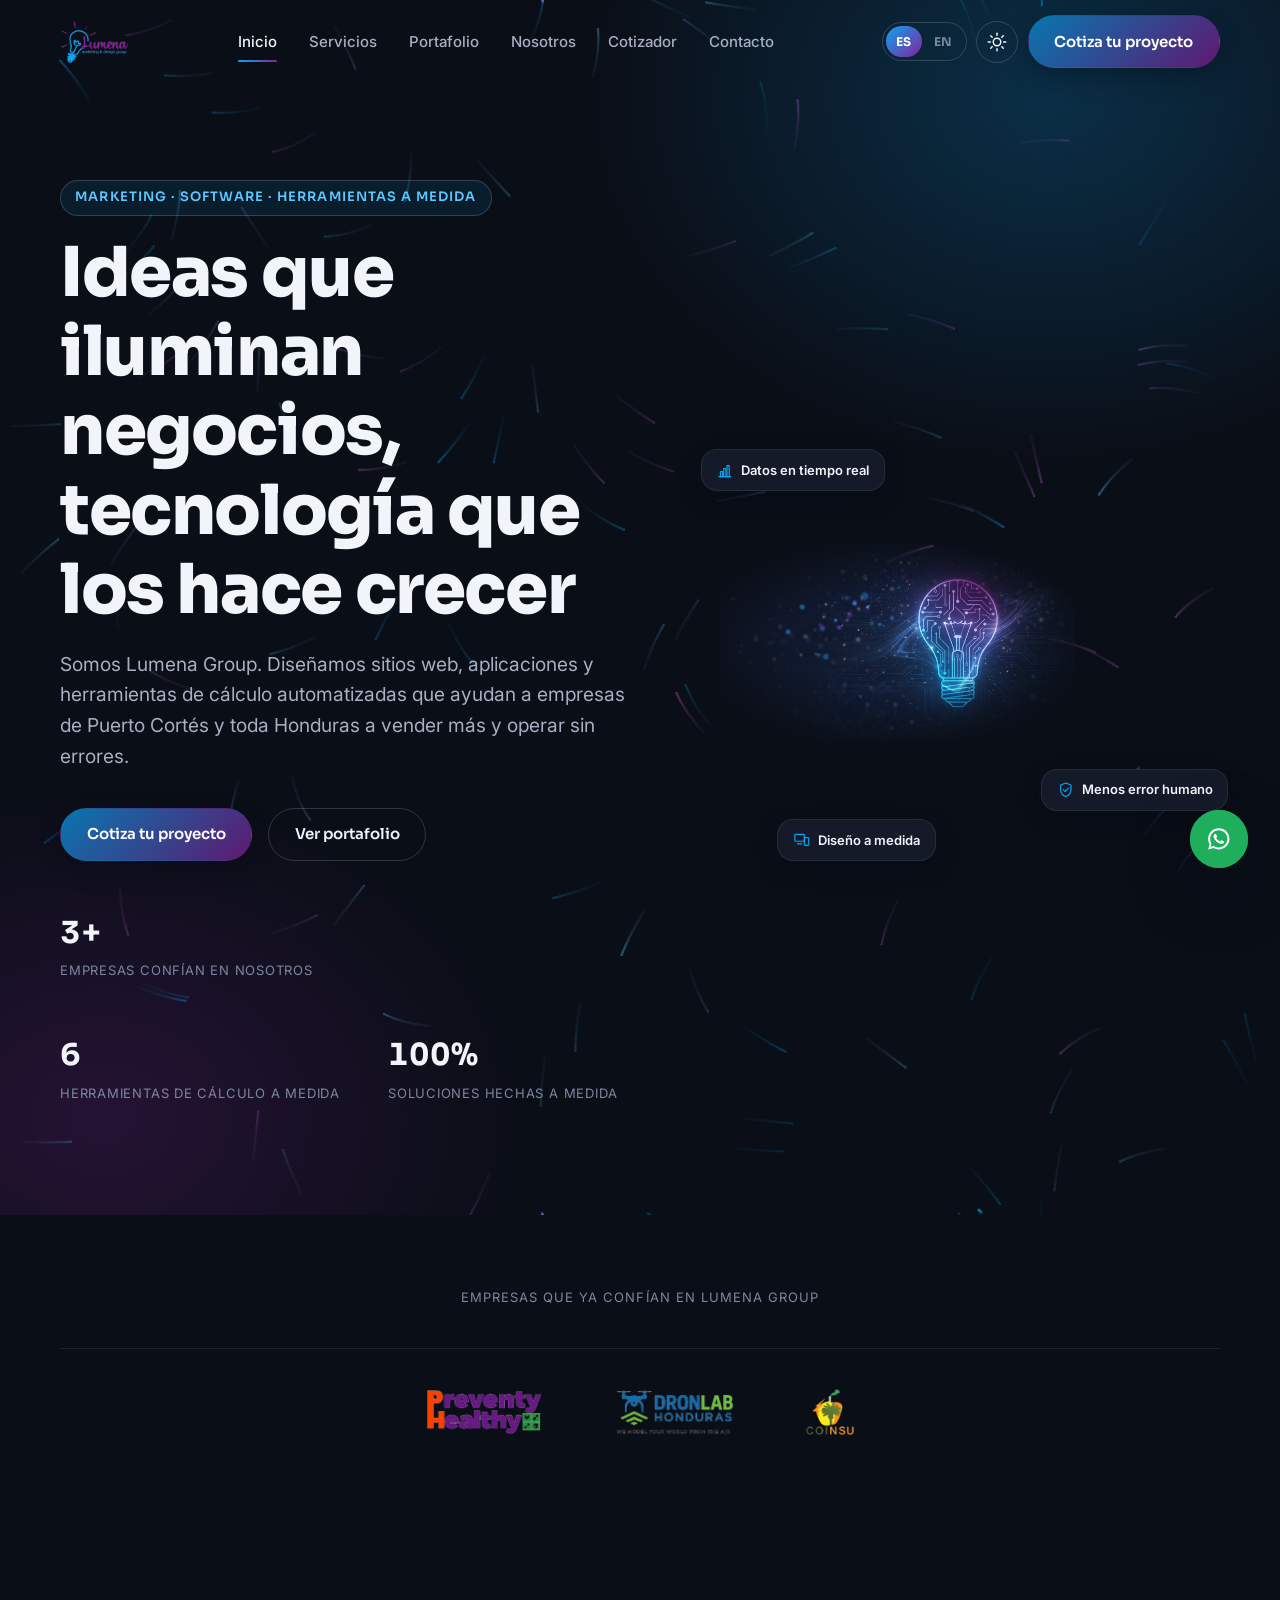
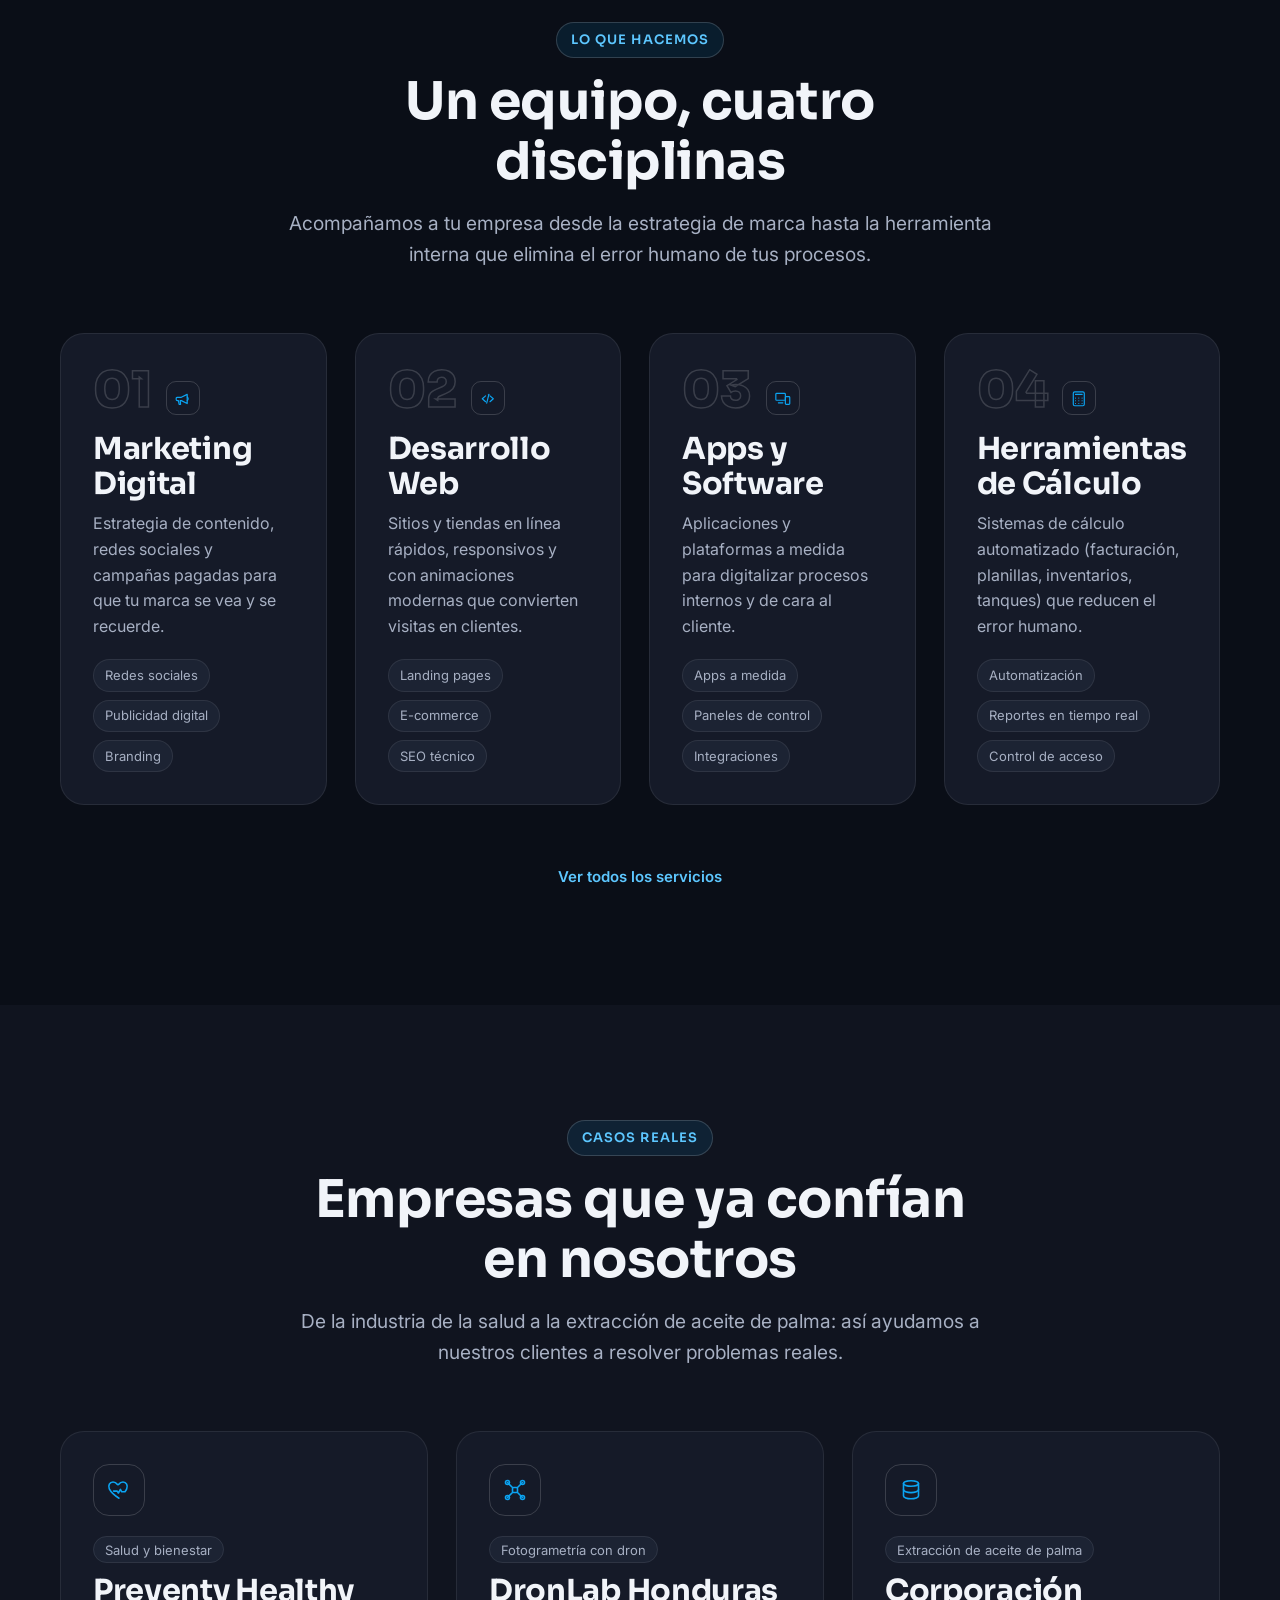
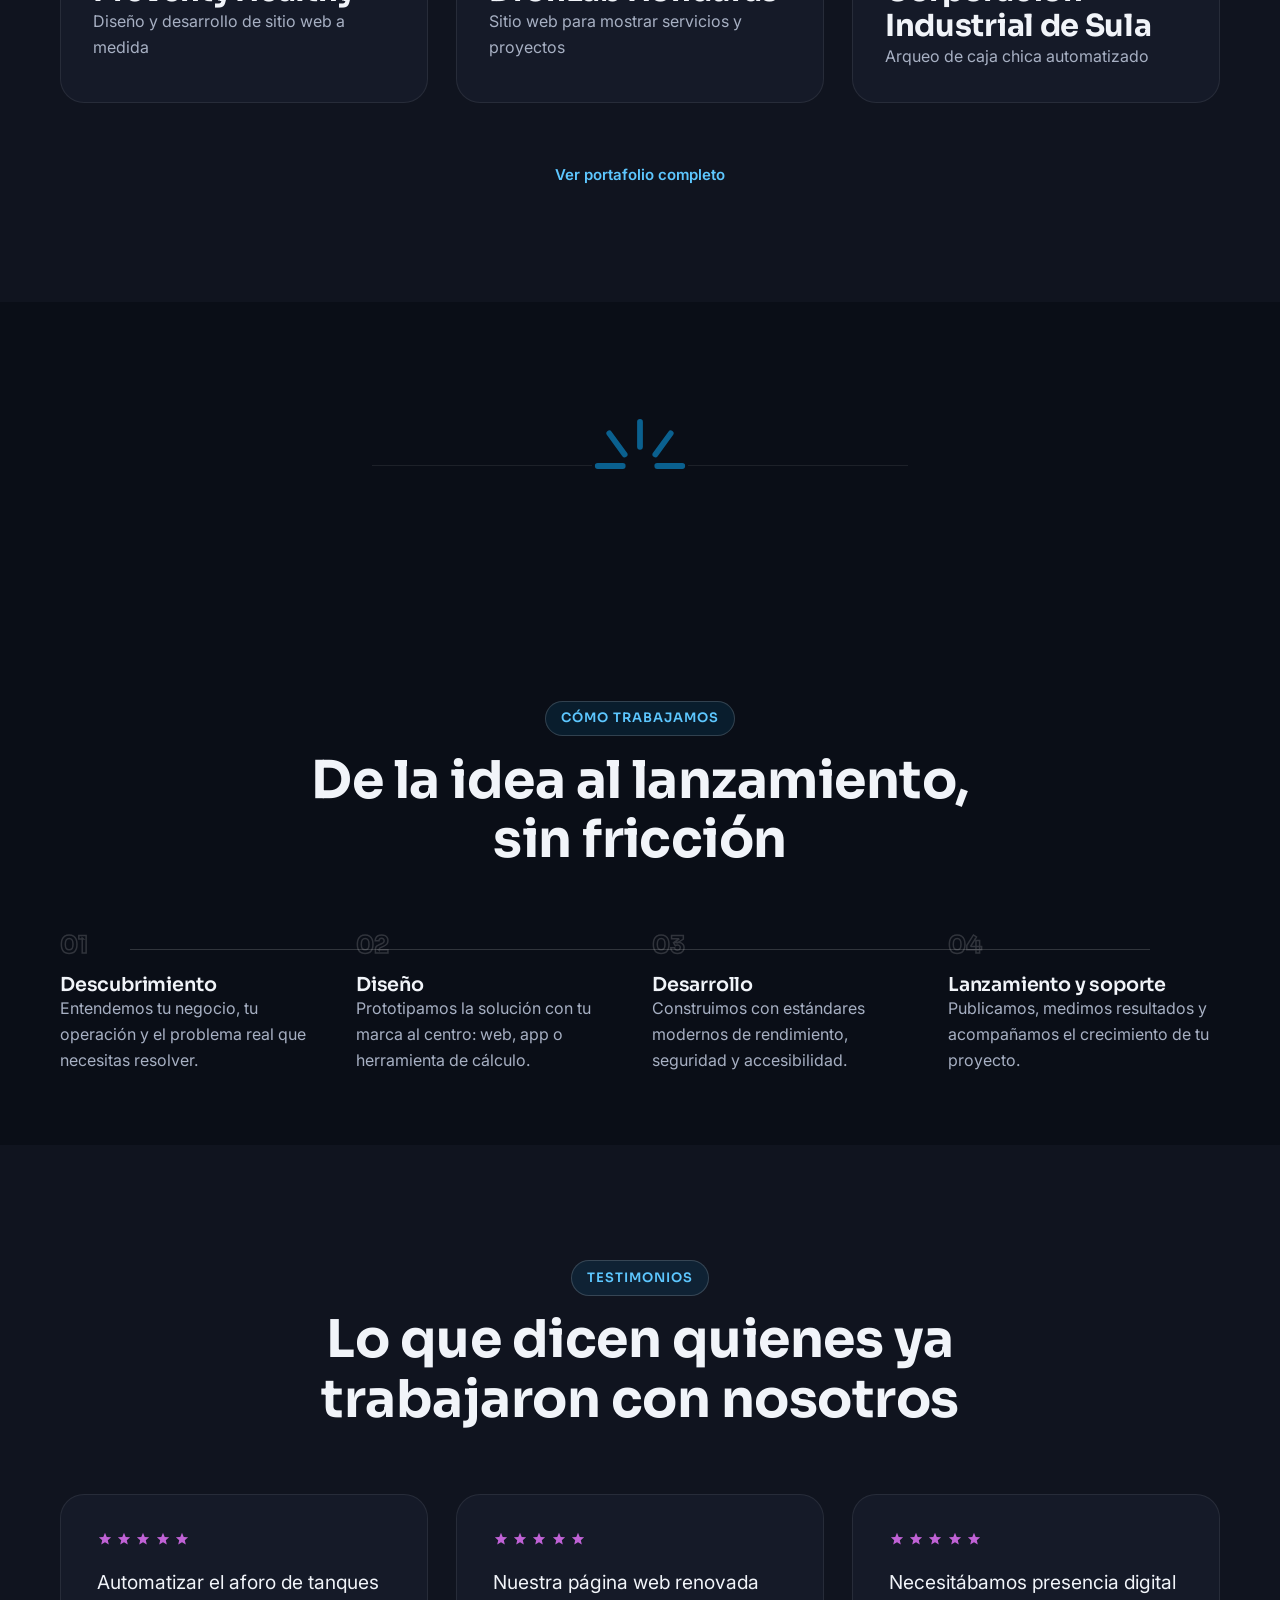
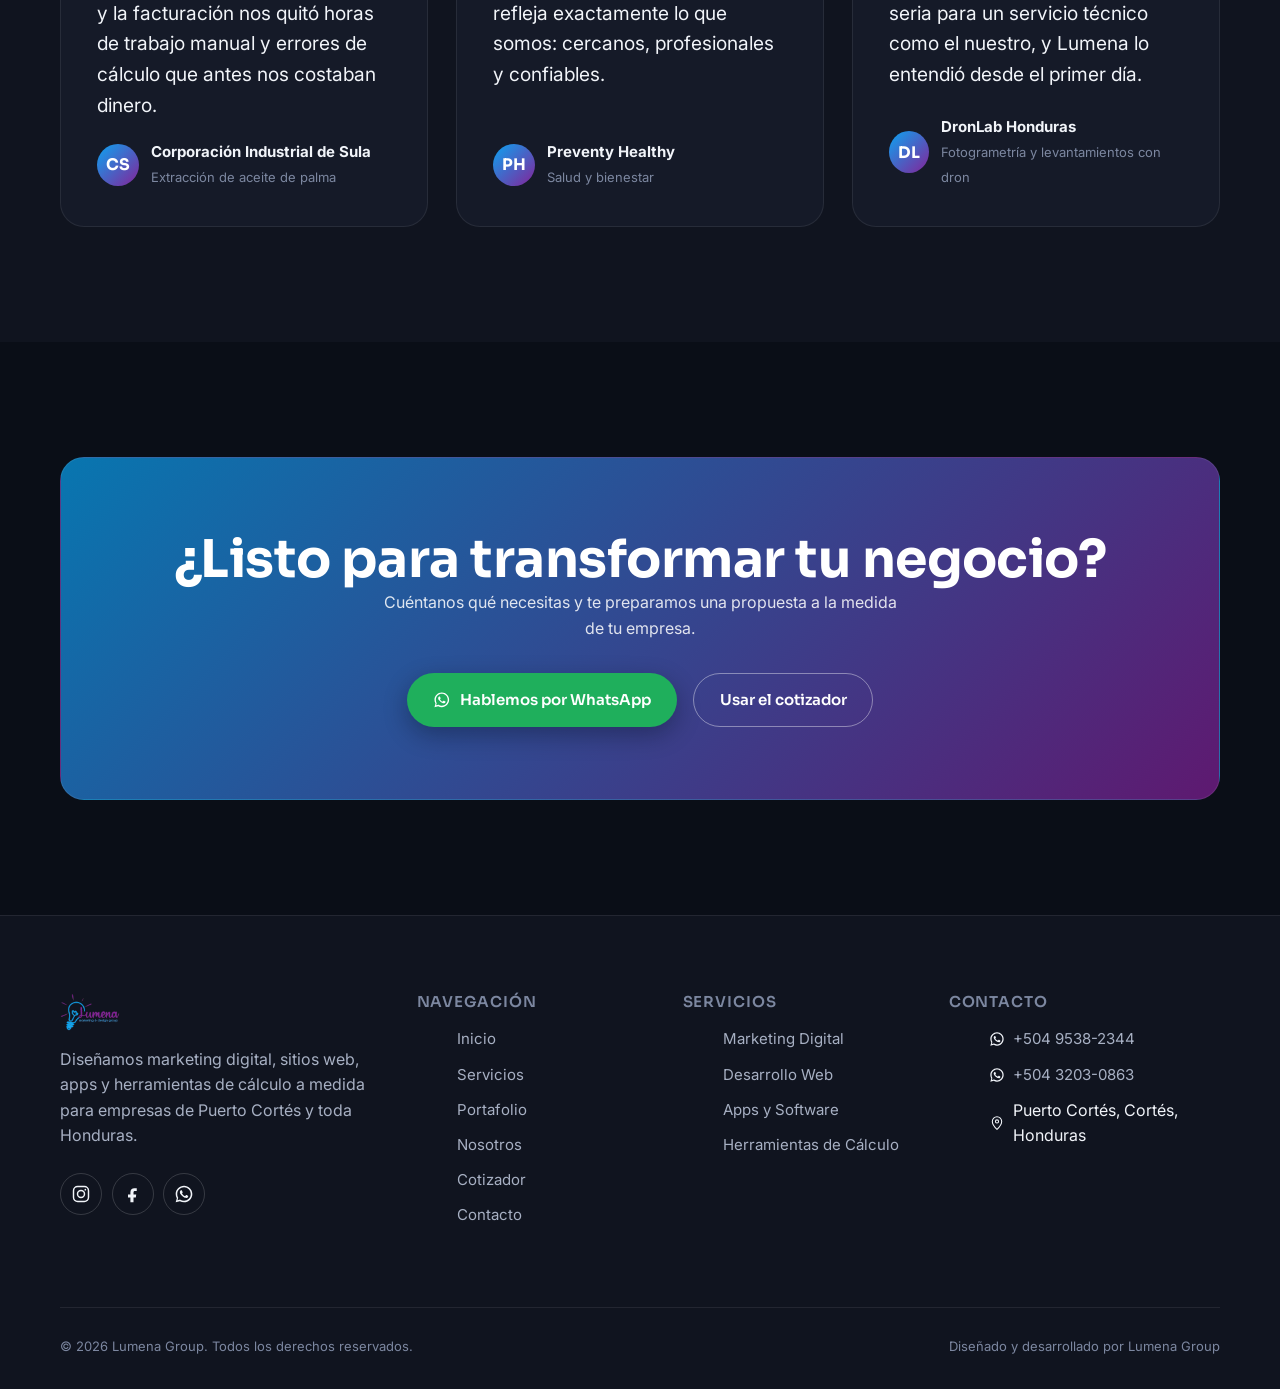
==== commit b9958403: "Fix Instagram link: drop the single-use igsh share token The tracking parameter Instagram appends wh" ====
--- a/index.html
+++ b/index.html
@@ -546,7 +546,7 @@
         </a>
         <p data-i18n="footer.tagline">Diseñamos marketing digital, sitios web, apps y herramientas de cálculo a medida para empresas de Puerto Cortés y toda Honduras.</p>
         <div class="social-row">
-          <a class="icon-btn" href="https://www.instagram.com/lumenamkt?igsh=MTdiOXc4M3N5MjI0Yw==" target="_blank" rel="noopener" aria-label="Instagram">
+          <a class="icon-btn" href="https://www.instagram.com/lumenamkt/" target="_blank" rel="noopener" aria-label="Instagram">
             <svg class="icon"><use href="#icon-instagram"></use></svg>
           </a>
           <a class="icon-btn" href="https://www.facebook.com/share/1AxKSv87Qi/?mibextid=wwXIfr" target="_blank" rel="noopener" aria-label="Facebook">
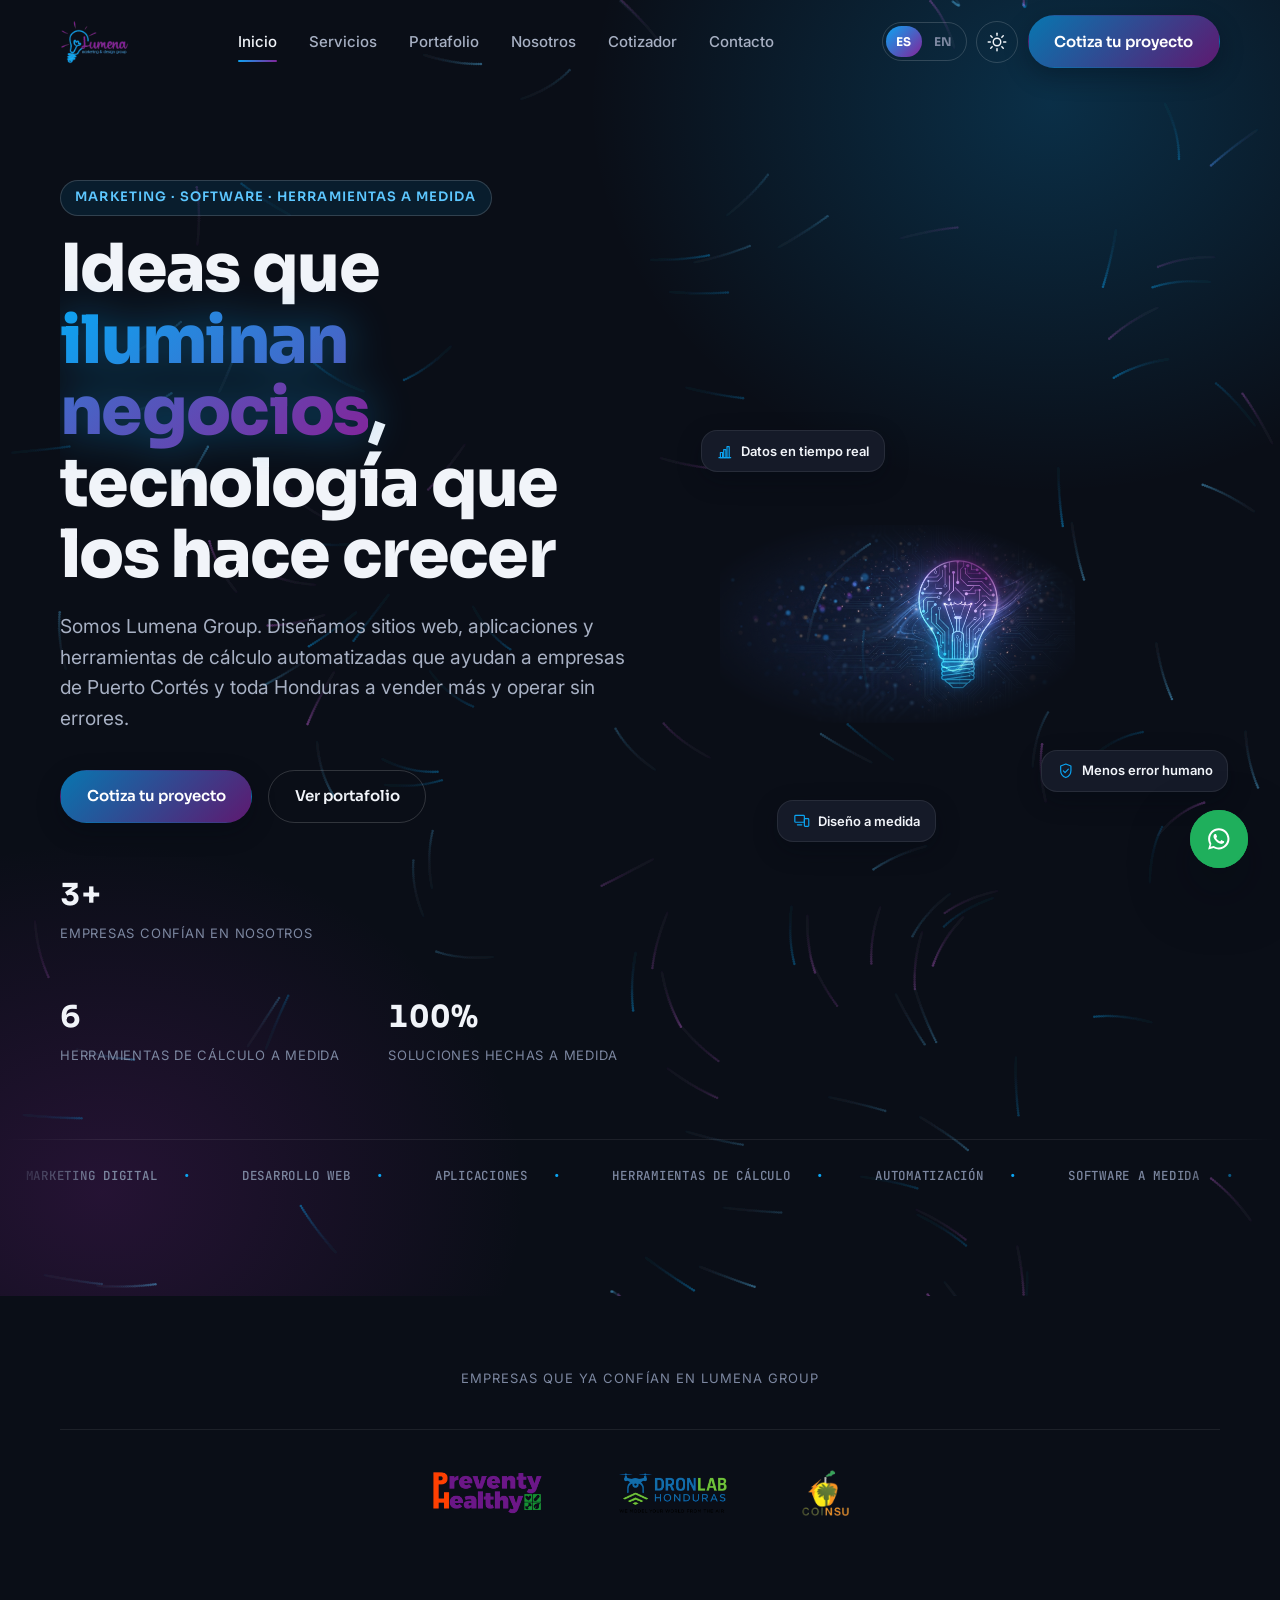
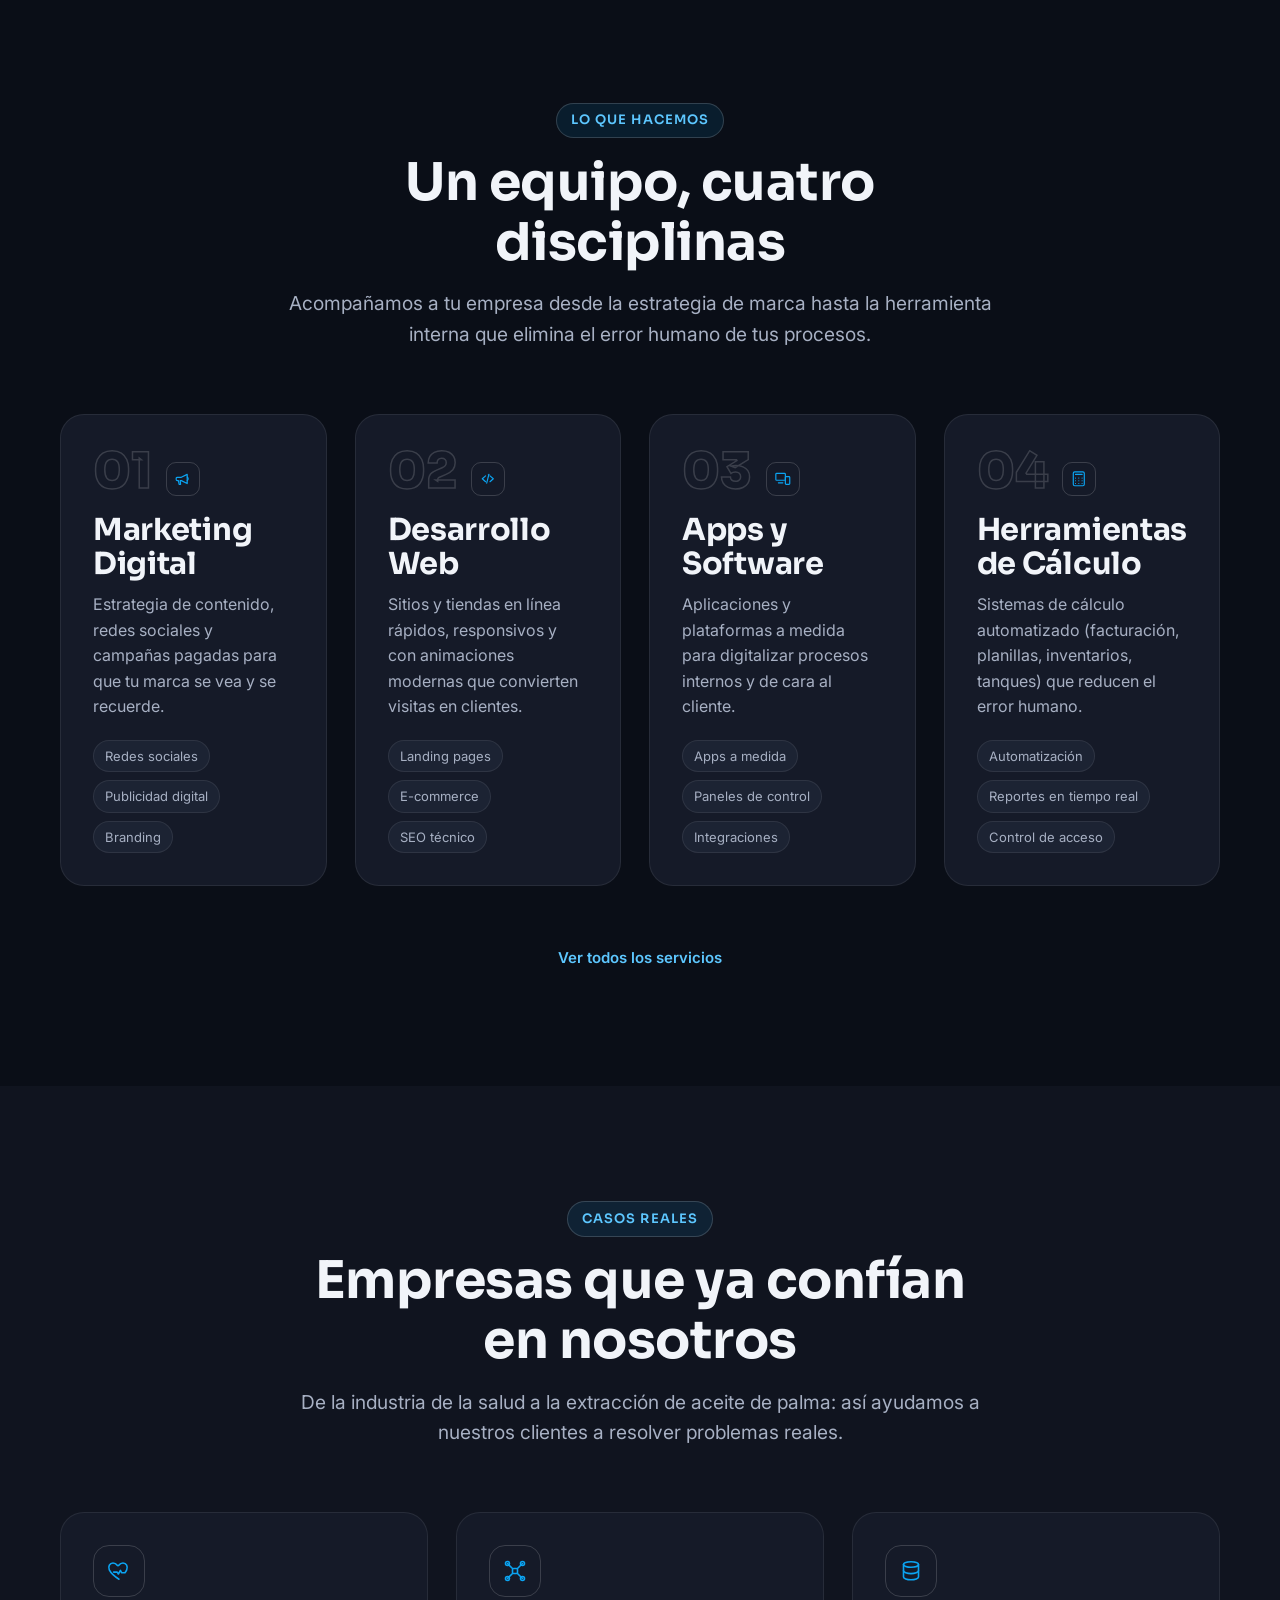
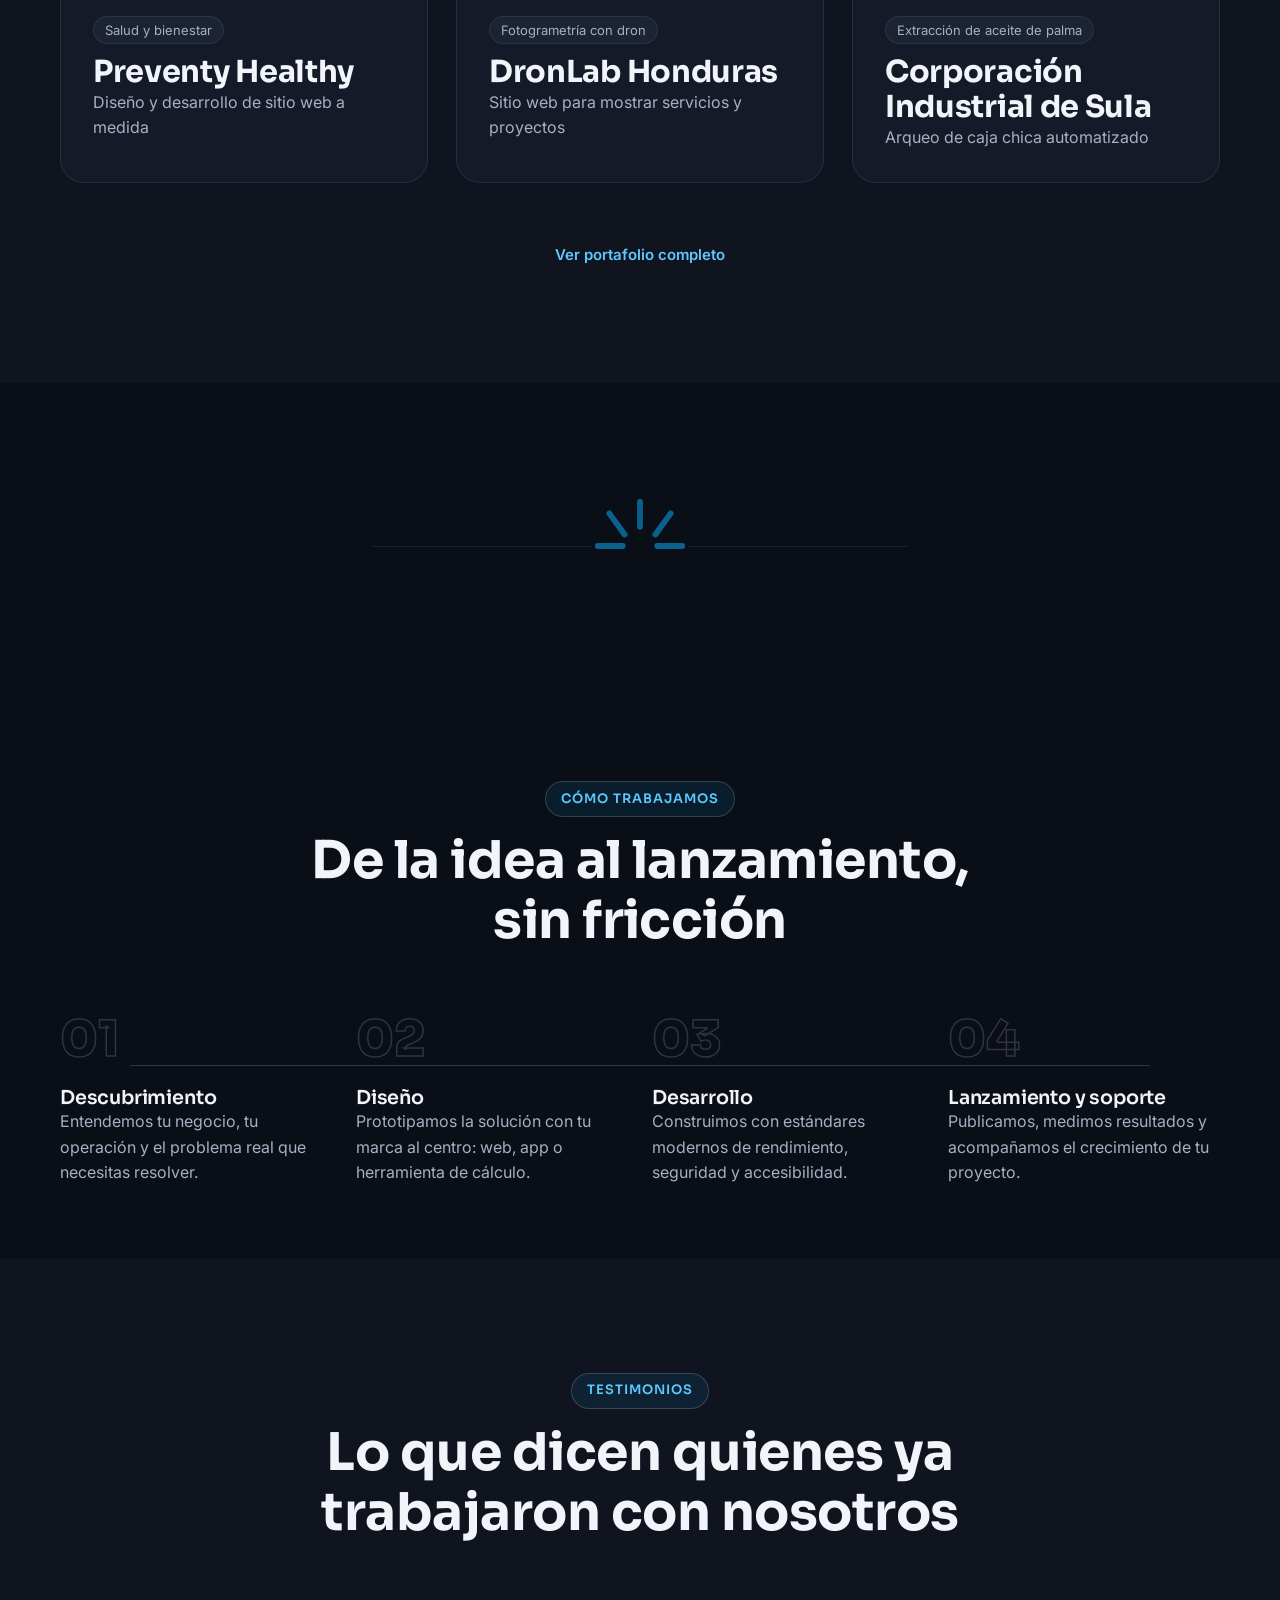
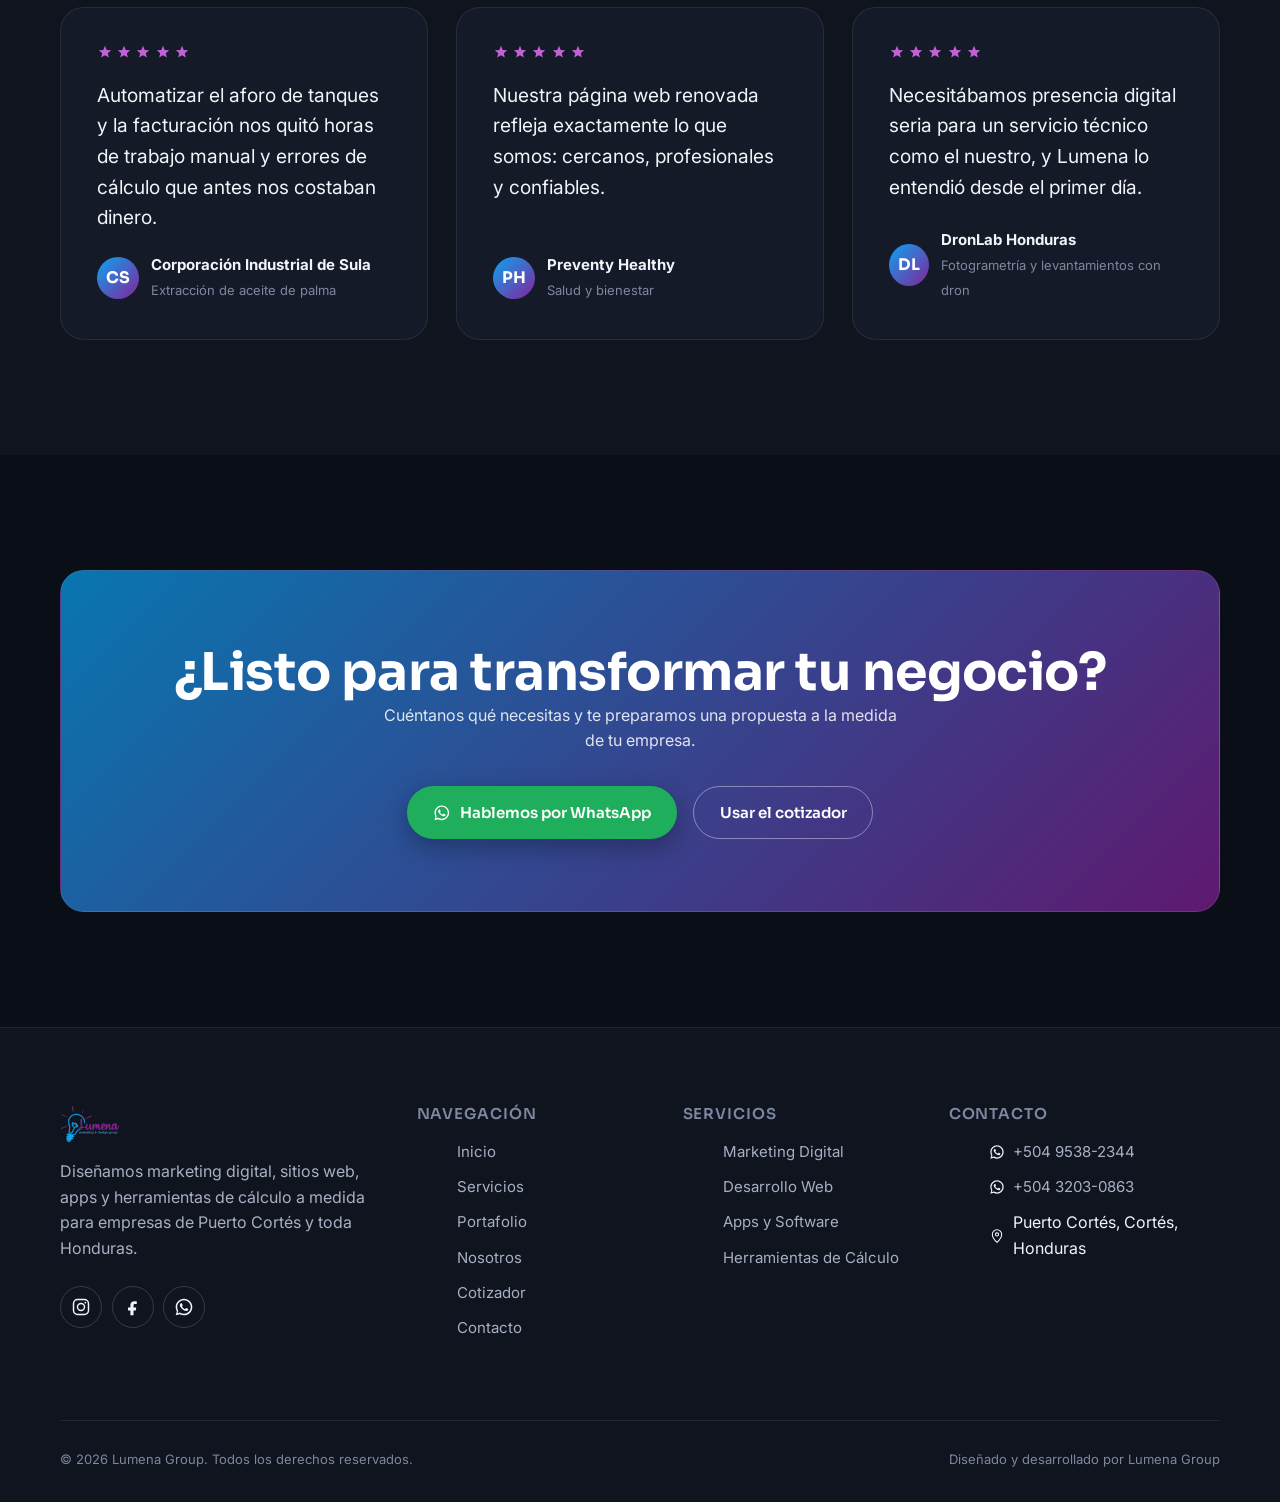
==== commit 10b60620: "Rework hero, portfolio previews and process timeline; refresh logos - Hero: bigger tightened headlin" ====
--- a/index.html
+++ b/index.html
@@ -23,7 +23,7 @@
 <link rel="apple-touch-icon" href="assets/img/favicon-192.png">
 <link rel="preconnect" href="https://fonts.googleapis.com">
 <link rel="preconnect" href="https://fonts.gstatic.com" crossorigin>
-<link href="https://fonts.googleapis.com/css2?family=Sora:wght@500;600;700;800&family=Inter:wght@400;500;600;700&display=swap" rel="stylesheet">
+<link href="https://fonts.googleapis.com/css2?family=Sora:wght@500;600;700;800&family=Inter:wght@400;500;600;700&family=JetBrains+Mono:wght@500&display=swap" rel="stylesheet">
 <link rel="stylesheet" href="assets/css/style.css">
 <script>
 (function(){
@@ -255,7 +255,7 @@
     <div class="container hero-grid">
       <div>
         <span class="eyebrow reveal" data-hero-in data-i18n="home.hero.eyebrow">Marketing · Software · Herramientas a medida</span>
-        <h1 class="reveal-clip" data-hero-in data-i18n="home.hero.title">Ideas que iluminan negocios, tecnología que los hace crecer</h1>
+        <h1 class="reveal-clip" data-hero-in data-i18n-html="home.hero.title">Ideas que <span class="text-gradient">iluminan negocios</span>, tecnología que los hace crecer</h1>
         <p class="lede reveal" data-hero-in data-i18n="home.hero.lede">Somos Lumena Group. Diseñamos sitios web, aplicaciones y herramientas de cálculo automatizadas que ayudan a empresas de Puerto Cortés y toda Honduras a vender más y operar sin errores.</p>
         <div class="hero-cta reveal" data-hero-in>
           <a href="cotizador.html" class="btn btn-primary" data-i18n="home.hero.cta1">
@@ -293,6 +293,27 @@
         <div class="floating-chip chip-3">
           <svg class="icon"><use href="#icon-devices"></use></svg>
           <span data-i18n="home.hero.chip3">Diseño a medida</span>
+        </div>
+      </div>
+    </div>
+
+    <div class="hero-marquee" aria-hidden="true">
+      <div class="hero-marquee-track">
+        <div class="hero-marquee-set">
+          <span class="hero-marquee-item" data-i18n="home.hero.marquee.1">Marketing Digital</span>
+          <span class="hero-marquee-item" data-i18n="home.hero.marquee.2">Desarrollo Web</span>
+          <span class="hero-marquee-item" data-i18n="home.hero.marquee.3">Aplicaciones</span>
+          <span class="hero-marquee-item" data-i18n="home.hero.marquee.4">Herramientas de Cálculo</span>
+          <span class="hero-marquee-item" data-i18n="home.hero.marquee.5">Automatización</span>
+          <span class="hero-marquee-item" data-i18n="home.hero.marquee.6">Software a Medida</span>
+        </div>
+        <div class="hero-marquee-set">
+          <span class="hero-marquee-item" data-i18n="home.hero.marquee.1">Marketing Digital</span>
+          <span class="hero-marquee-item" data-i18n="home.hero.marquee.2">Desarrollo Web</span>
+          <span class="hero-marquee-item" data-i18n="home.hero.marquee.3">Aplicaciones</span>
+          <span class="hero-marquee-item" data-i18n="home.hero.marquee.4">Herramientas de Cálculo</span>
+          <span class="hero-marquee-item" data-i18n="home.hero.marquee.5">Automatización</span>
+          <span class="hero-marquee-item" data-i18n="home.hero.marquee.6">Software a Medida</span>
         </div>
       </div>
     </div>
--- a/assets/css/style.css
+++ b/assets/css/style.css
@@ -19,6 +19,7 @@
 
 /* ---------- Design tokens ---------- */
 :root {
+  color-scheme: dark;
   /* Brand */
   --brand-blue: #0BA4F2;
   --brand-blue-dark: #0876B0;
@@ -75,6 +76,7 @@
 
   --font-heading: "Sora", "Segoe UI", system-ui, sans-serif;
   --font-body: "Inter", "Segoe UI", system-ui, sans-serif;
+  --font-mono: "JetBrains Mono", ui-monospace, "SFMono-Regular", Menlo, monospace;
 
   /* Layout */
   --container-w: 1240px;
@@ -90,6 +92,7 @@
 }
 
 :root[data-theme="light"] {
+  color-scheme: light;
   --bg: #F5F7FB;
   --bg-elevated: #FFFFFF;
   --surface: #FFFFFF;
@@ -401,7 +404,9 @@
 .hero-grid { display: grid; grid-template-columns: 1.05fr 0.95fr; gap: clamp(2rem, 5vw, 4rem); align-items: center; }
 @media (max-width: 960px) { .hero-grid { grid-template-columns: 1fr; } }
 
-.hero h1 { margin-top: 1.1rem; font-size: clamp(2.6rem, 1.9rem + 3vw, 4.75rem); font-weight: 800; letter-spacing: -0.02em; }
+.hero h1 { margin-top: 1.1rem; font-size: clamp(2.5rem, 1.9rem + 2.8vw, 4.4rem); font-weight: 800; letter-spacing: -0.025em; line-height: 1.08; text-wrap: balance; }
+.hero h1 .text-gradient { filter: drop-shadow(0 0 22px color-mix(in srgb, var(--brand-blue) 45%, transparent)); }
+:root[data-theme="light"] .hero h1 .text-gradient { filter: none; }
 .hero .lede { font-size: var(--fs-md); margin-top: 1.25rem; max-width: 52ch; }
 .hero-cta { display: flex; flex-wrap: wrap; gap: 1rem; margin-top: 2.25rem; }
 .hero-stats { display: flex; gap: clamp(1.5rem, 4vw, 3rem); margin-top: 3rem; flex-wrap: wrap; }
@@ -428,7 +433,6 @@
   mask-image: radial-gradient(ellipse 62% 58% at 48% 50%, black 45%, transparent 92%);
 }
 :root[data-theme="light"] .hero-visual-img { display: none; }
-@media (max-width: 640px) { .hero-visual-img { display: none; } }
 .floating-chip {
   position: absolute;
   display: flex; align-items: center; gap: 0.5rem;
@@ -448,13 +452,55 @@
   0%, 100% { transform: translateY(0); }
   50% { transform: translateY(-12px); }
 }
-.orbit-ring { animation: orbit-spin 48s linear infinite; }
-.orbit-ring.r2 { animation-duration: 64s; animation-direction: reverse; }
-.orbit-ring.r3 { animation-duration: 36s; }
-/* Mobile hero: drop the decorative floating chips so headline + CTA lead immediately
-   (content-priority) — this is a deliberate mobile layout decision, not a shrunk desktop visual. */
+/* Mobile hero: keep the artwork + floating chips, just scaled down — a smaller,
+   purpose-sized version rather than a shrunk desktop layout or an omitted visual. */
 @media (max-width: 640px) {
-  .hero-visual { display: none; }
+  .hero-visual { min-height: 230px; max-width: 340px; margin-top: 1rem; }
+  .floating-chip { padding: 0.45rem 0.7rem; font-size: 0.7rem; gap: 0.35rem; }
+  .floating-chip svg { width: 0.9rem; height: 0.9rem; }
+}
+
+/* Hero marquee: an infinite ticker of what Lumena does, sitting on the same
+   hero-bg/particle canvas so it reads as part of the hero, not a boxed-off
+   section. Two identical tracks side by side, animated -50% so the seam
+   between the loop's end and its repeat is invisible. */
+.hero-marquee {
+  position: relative;
+  margin-top: clamp(2.5rem, 6vw, 4.5rem);
+  padding-top: clamp(1.1rem, 2.5vw, 1.6rem);
+  border-top: 1px solid var(--border);
+  overflow: hidden;
+  -webkit-mask-image: linear-gradient(90deg, transparent, #000 8%, #000 92%, transparent);
+  mask-image: linear-gradient(90deg, transparent, #000 8%, #000 92%, transparent);
+}
+.hero-marquee-track {
+  display: flex;
+  width: max-content;
+  animation: hero-marquee-scroll 26s linear infinite;
+}
+.hero-marquee-set {
+  display: flex;
+  align-items: center;
+  flex-shrink: 0;
+}
+.hero-marquee-item {
+  font-family: var(--font-mono);
+  font-size: 0.78rem;
+  font-weight: 500;
+  text-transform: uppercase;
+  letter-spacing: 0.06em;
+  color: var(--text-muted);
+  white-space: nowrap;
+  padding-inline: clamp(1rem, 2.2vw, 1.6rem);
+}
+.hero-marquee-item::after {
+  content: "\2022";
+  margin-left: clamp(1rem, 2.2vw, 1.6rem);
+  color: var(--brand-blue);
+}
+@keyframes hero-marquee-scroll {
+  from { transform: translateX(0); }
+  to { transform: translateX(-50%); }
 }
 
 /* ---------- Cards ---------- */
@@ -589,6 +635,40 @@
 }
 .logo-badge img { width: 100%; height: auto; }
 
+/* Live-site preview (browser-window frame around a real screenshot) —
+   same neutral chrome-dot language as .dash-mock-head, so both case
+   mockups read as one family instead of two unrelated treatments. */
+.site-preview {
+  display: block;
+  width: 100%;
+  border-radius: var(--radius-md);
+  overflow: hidden;
+  box-shadow: var(--shadow-lg);
+  border: 1px solid var(--border);
+  background: var(--surface);
+  transition: transform var(--dur-base) var(--ease-out), box-shadow var(--dur-base) var(--ease-out);
+}
+.site-preview:hover { transform: translateY(-4px); box-shadow: var(--shadow-glow-blue); }
+.site-preview-bar {
+  display: flex;
+  align-items: center;
+  gap: 0.4rem;
+  padding: 0.6rem 0.8rem;
+  background: var(--surface-2);
+  border-bottom: 1px solid var(--border);
+}
+.site-preview-bar span:not(.site-preview-url) { width: 9px; height: 9px; border-radius: 50%; background: var(--border-strong); }
+.site-preview-url {
+  margin-left: 0.5rem;
+  font-family: var(--font-mono);
+  font-size: 0.7rem;
+  color: var(--text-muted);
+  white-space: nowrap;
+  overflow: hidden;
+  text-overflow: ellipsis;
+}
+.site-preview img { display: block; width: 100%; height: auto; }
+
 .case-body { padding: clamp(1.75rem, 3vw, 2.75rem); }
 .case-body .tag-list { display: flex; gap: 0.5rem; flex-wrap: wrap; margin-bottom: 1rem; }
 .case-body ul { display: grid; gap: 0.65rem; margin-top: 1.4rem; }
@@ -600,27 +680,6 @@
 }
 .case-result div b { font-family: var(--font-heading); font-size: var(--fs-lg); display: block; }
 .case-result div span { font-size: var(--fs-xs); color: var(--text-muted); }
-
-/* Dashboard mockup (Corporación Industrial de Sula case) */
-.dash-mock { width: 100%; display: grid; gap: 0.75rem; }
-.dash-mock-head { display: flex; align-items: center; gap: 0.5rem; margin-bottom: 0.25rem; }
-.dash-mock-head span { width: 9px; height: 9px; border-radius: 50%; background: var(--border-strong); }
-.dash-grid { display: grid; grid-template-columns: repeat(2, 1fr); gap: 0.65rem; }
-.dash-tile {
-  background: var(--surface);
-  border: 1px solid var(--border);
-  border-radius: var(--radius-sm);
-  padding: 0.85rem;
-  display: grid; gap: 0.45rem;
-}
-.dash-tile-icon {
-  width: 30px; height: 30px; border-radius: 8px;
-  display: flex; align-items: center; justify-content: center;
-  color: #fff;
-}
-.dash-tile-icon svg { width: 1rem; height: 1rem; }
-.dash-tile b { font-size: 0.72rem; font-family: var(--font-heading); line-height: 1.3; }
-.dash-tile span { font-size: 0.63rem; color: var(--text-muted); }
 
 /* ---------- Testimonials ---------- */
 .testimonial-card {
@@ -648,7 +707,11 @@
 .timeline::before {
   content: "";
   position: absolute;
-  top: 15px;
+  /* Sits just below the outline numerals (max height 3.1rem, see
+     .timeline-step::before) instead of at a fixed pixel value — that
+     used to land mid-glyph, and since the numbers are hollow (transparent
+     fill), the line showed straight through their counters/gaps. */
+  top: 3.1rem;
   left: 6%;
   right: 6%;
   height: 1px;
@@ -660,16 +723,17 @@
 .timeline.is-drawn::before { transform: scaleX(1); }
 @media (max-width: 860px) { .timeline { grid-template-columns: repeat(2, 1fr); } .timeline::before { display: none; } }
 @media (max-width: 560px) { .timeline { grid-template-columns: 1fr; } }
-.timeline-step { position: relative; padding-top: 2.5rem; }
+.timeline-step { position: relative; padding-top: 4.5rem; }
 .timeline-step::before {
   counter-increment: step;
   content: counter(step, decimal-leading-zero);
   font-family: var(--font-heading);
-  font-size: var(--fs-lg);
-  font-weight: 700;
+  font-weight: 800;
+  font-size: clamp(2.4rem, 2rem + 1.5vw, 3.1rem);
+  line-height: 1;
   color: transparent;
   -webkit-text-stroke: 1.5px var(--border-strong);
-  position: absolute; top: -0.5rem; left: 0;
+  position: absolute; top: 0; left: 0;
 }
 
 /* ---------- Form ---------- */
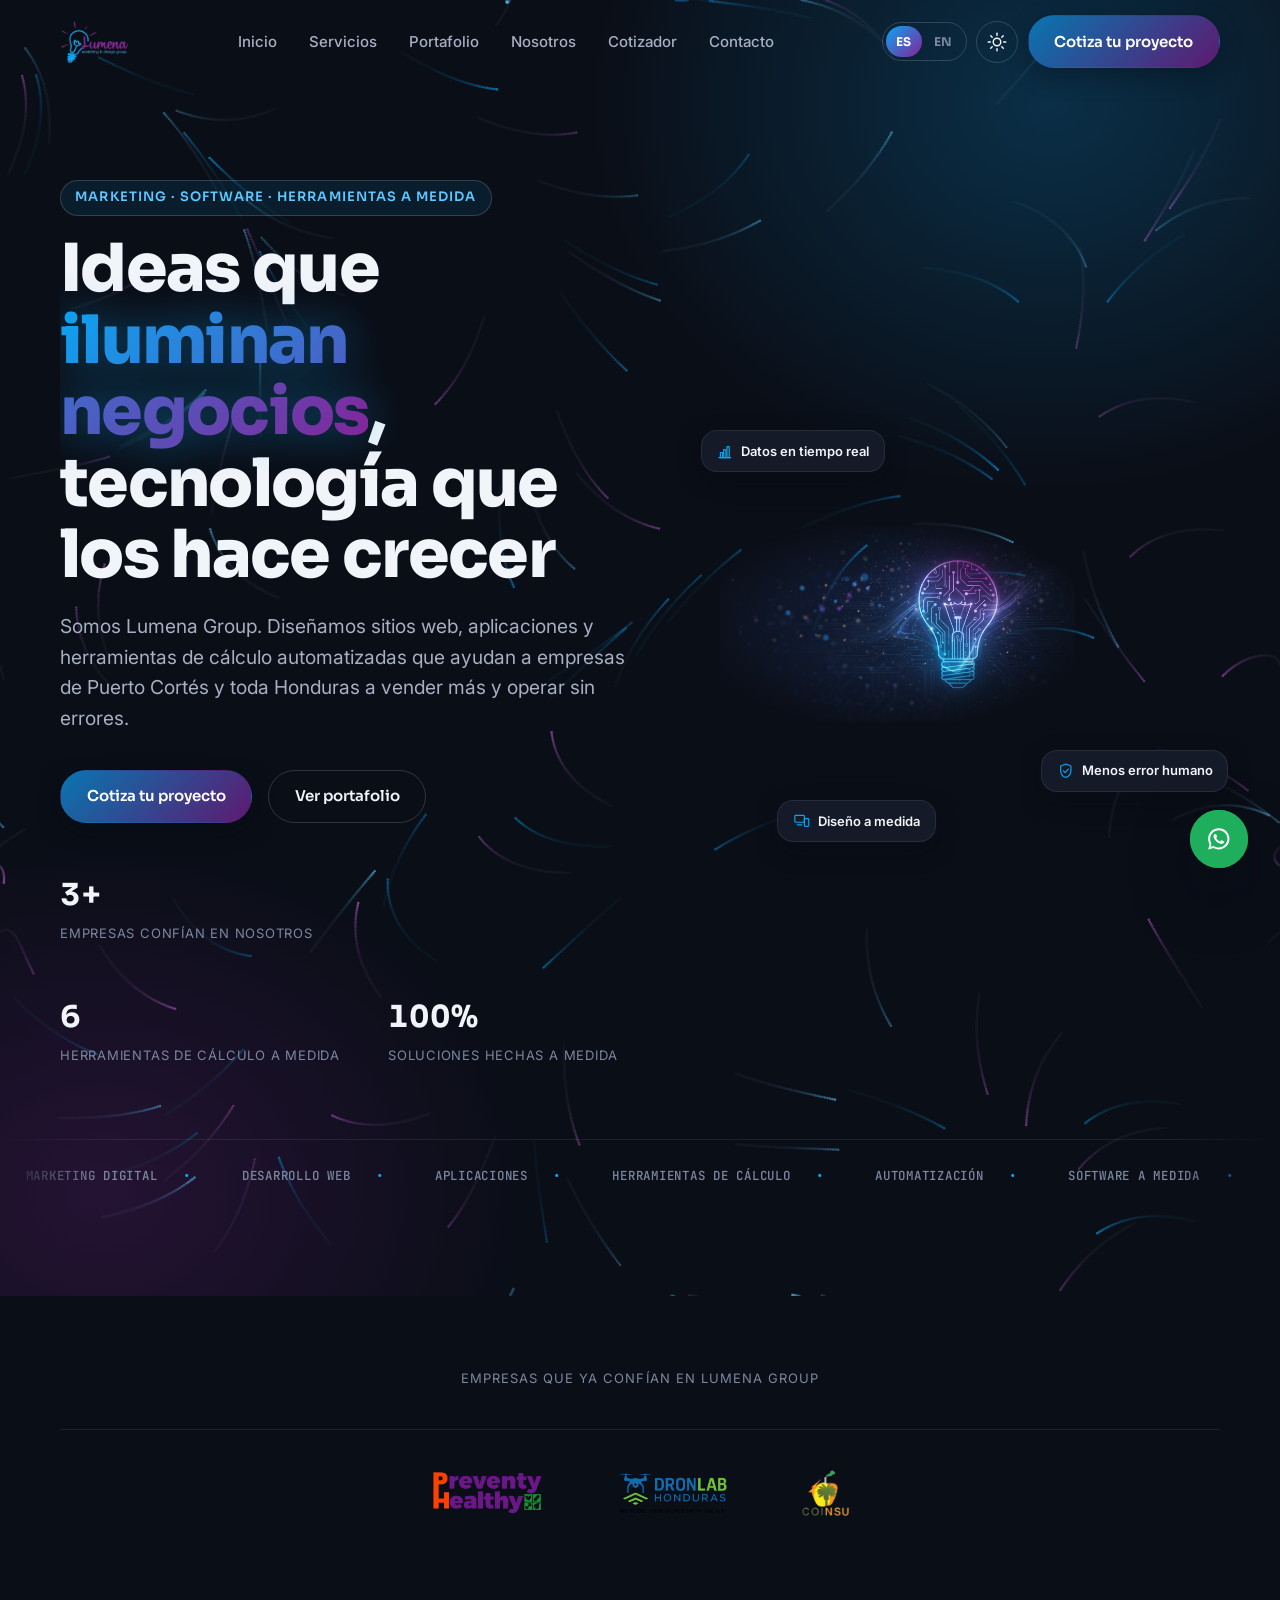
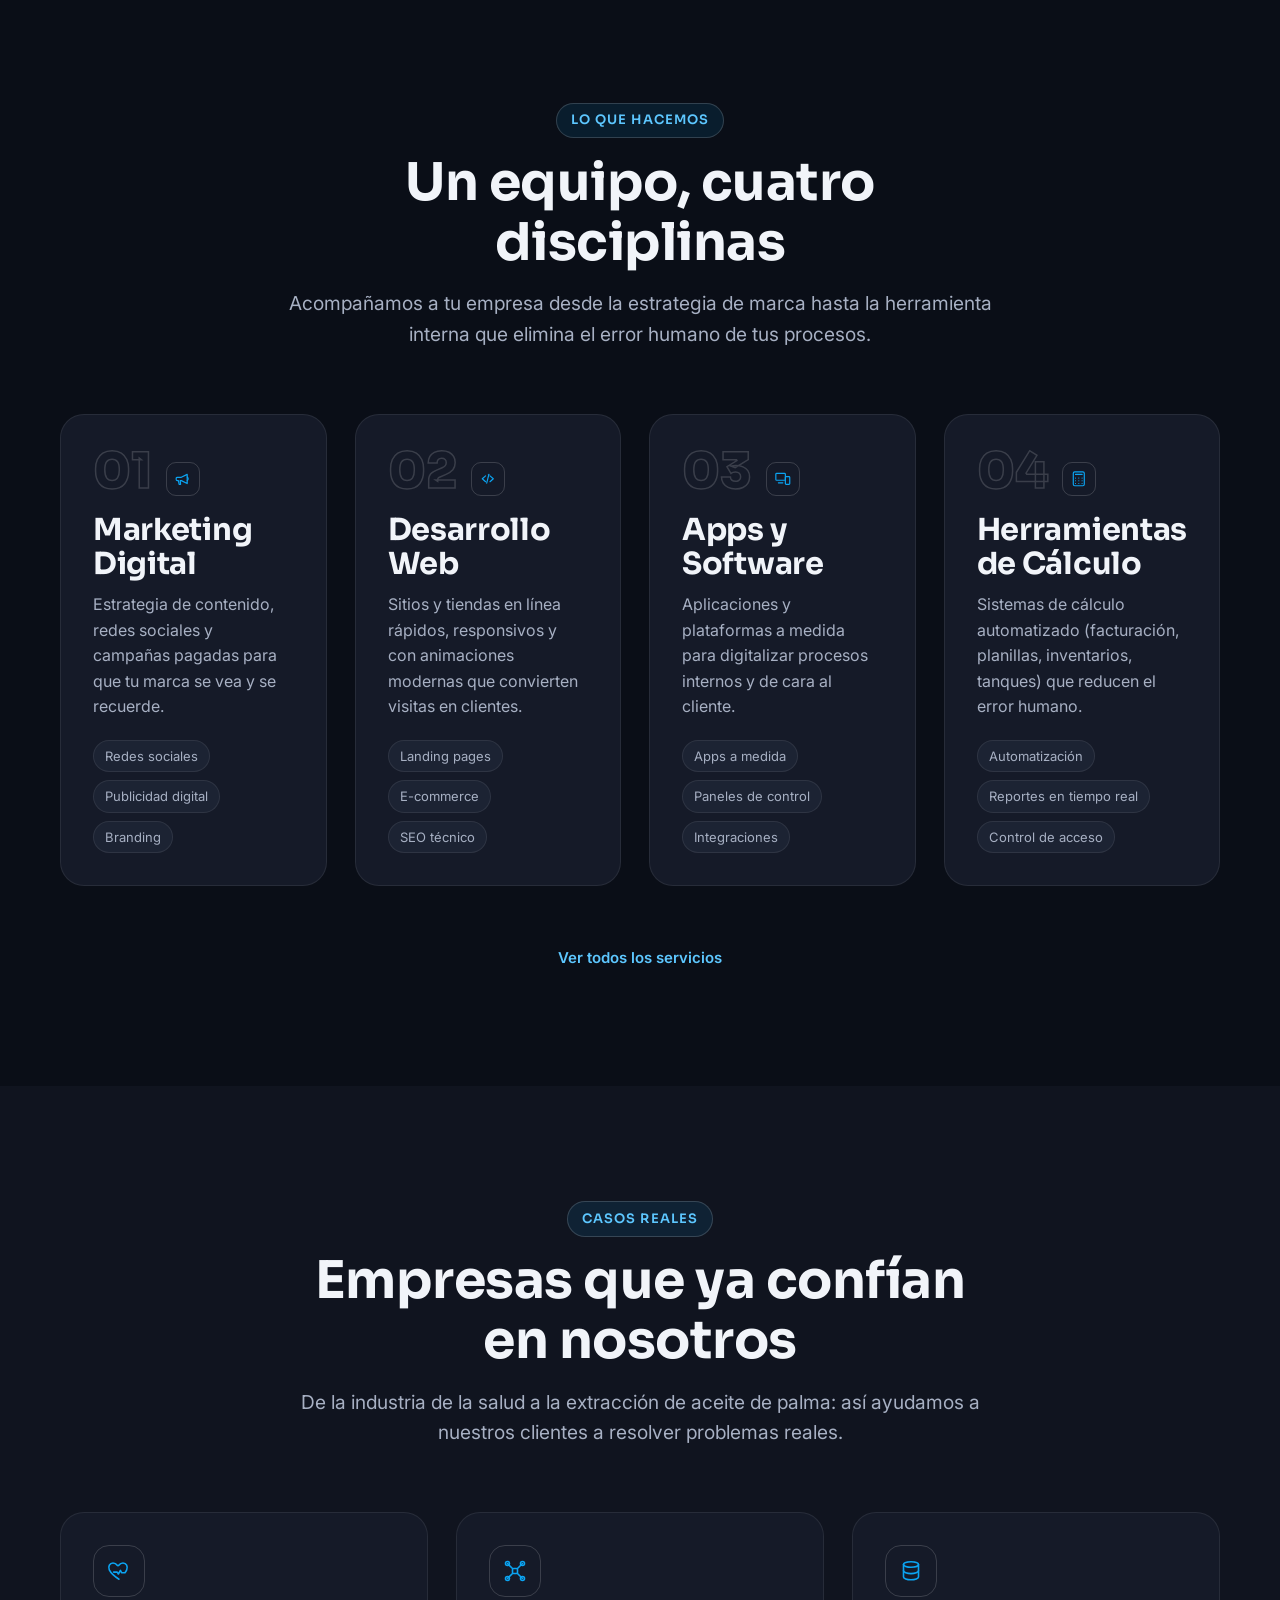
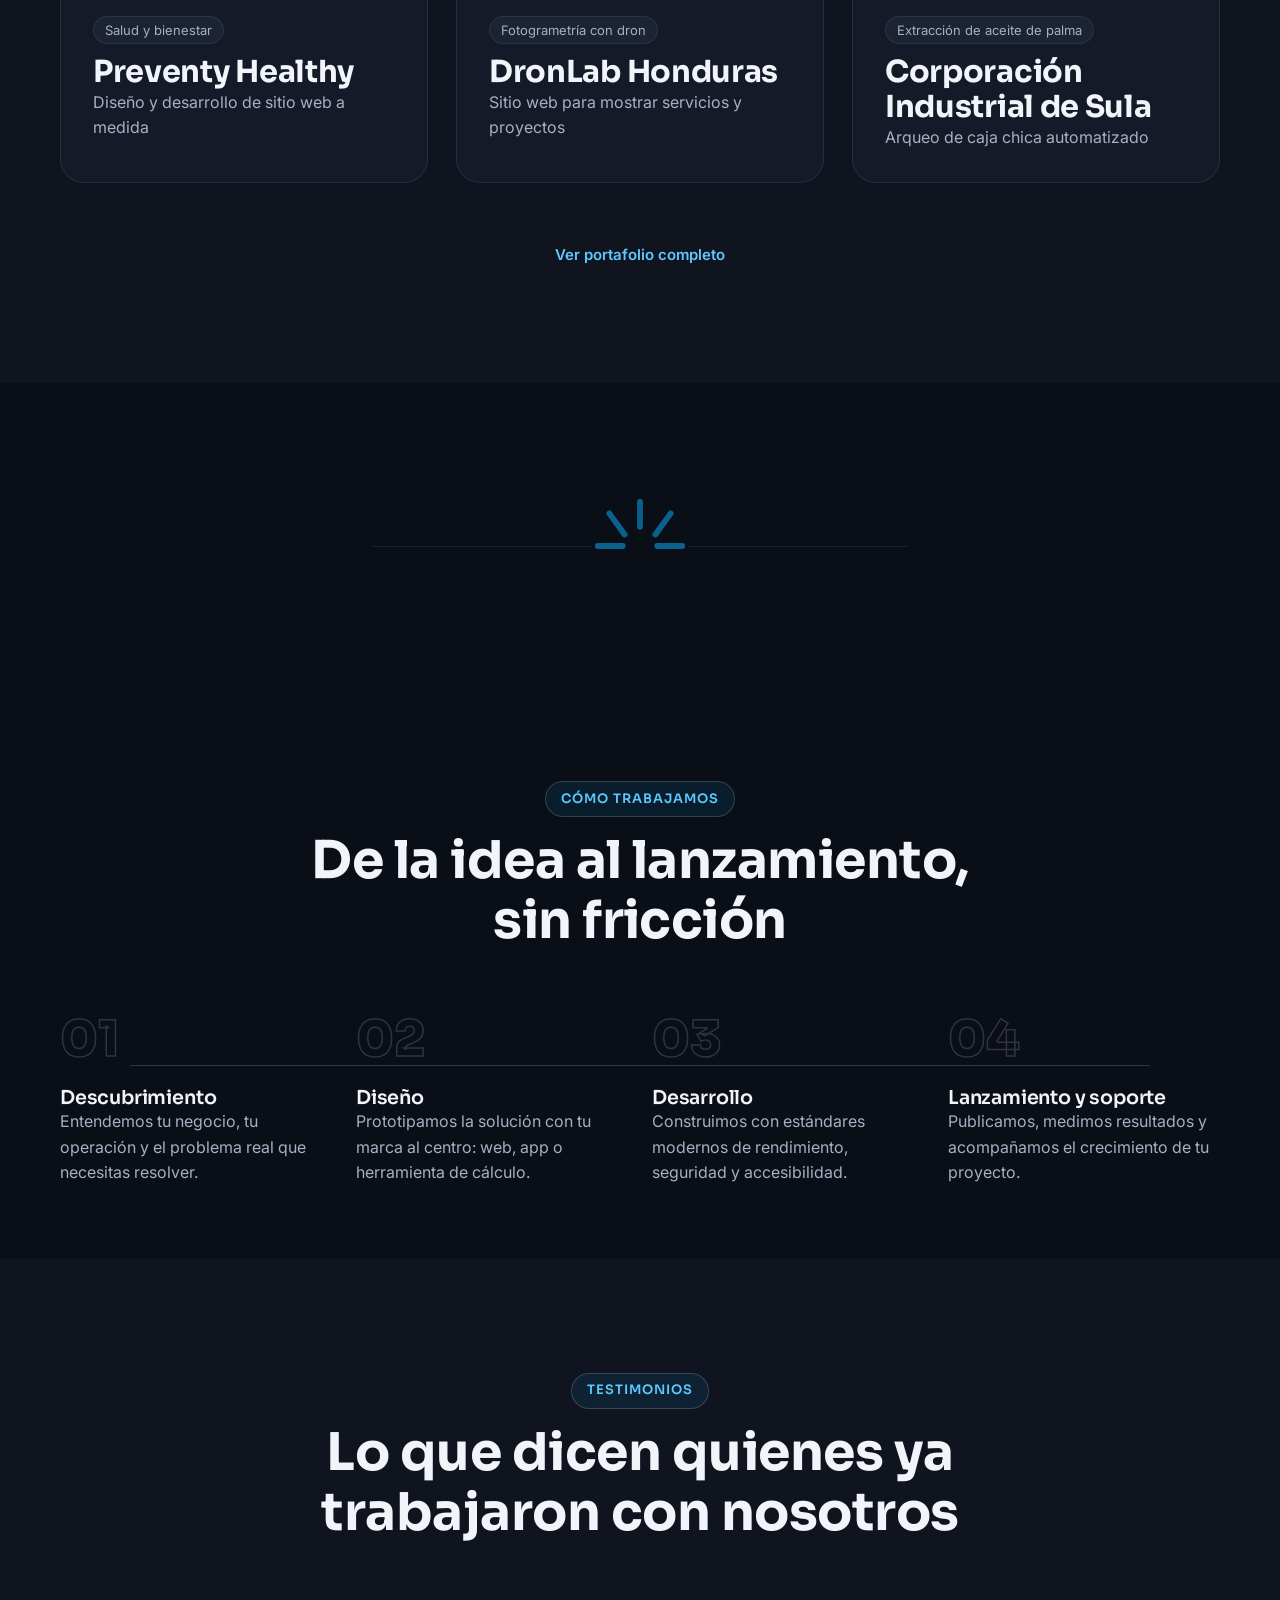
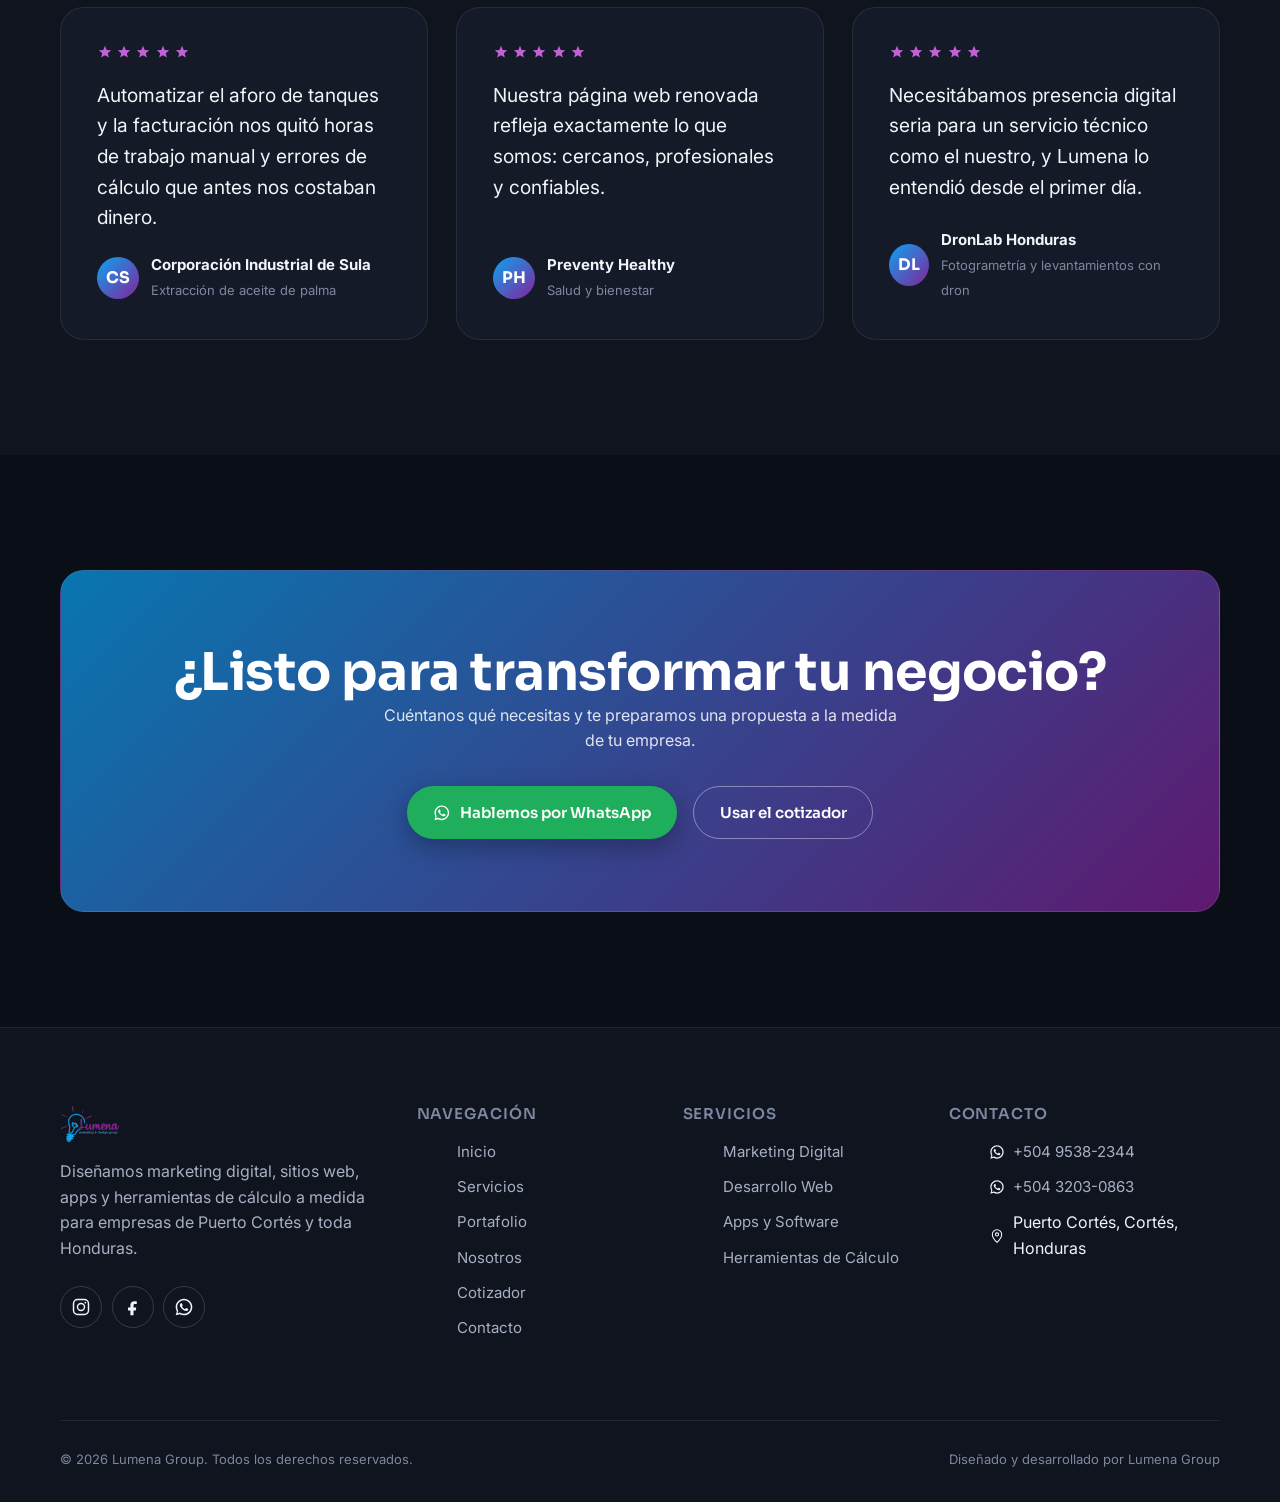
==== commit d0b10cc8: "Fix home links pointing to index.html instead of the clean root path Every logo/nav "Inicio" link ac" ====
--- a/index.html
+++ b/index.html
@@ -210,11 +210,11 @@
 
 <header class="navbar" id="navbar">
   <div class="container">
-    <a href="index.html" class="brand" aria-label="Lumena Group">
+    <a href="./" class="brand" aria-label="Lumena Group">
       <img src="assets/img/logo-lumena-transparent.png" alt="Lumena Group" width="70" height="44" style="height:44px;width:auto">
     </a>
     <nav class="nav-links" aria-label="Principal">
-      <a href="index.html" data-i18n="nav.home">Inicio</a>
+      <a href="./" data-i18n="nav.home">Inicio</a>
       <a href="servicios.html" data-i18n="nav.services">Servicios</a>
       <a href="portafolio.html" data-i18n="nav.portfolio">Portafolio</a>
       <a href="nosotros.html" data-i18n="nav.about">Nosotros</a>
@@ -238,7 +238,7 @@
 </header>
 
 <div class="mobile-panel">
-  <a href="index.html" data-i18n="nav.home">Inicio</a>
+  <a href="./" data-i18n="nav.home">Inicio</a>
   <a href="servicios.html" data-i18n="nav.services">Servicios</a>
   <a href="portafolio.html" data-i18n="nav.portfolio">Portafolio</a>
   <a href="nosotros.html" data-i18n="nav.about">Nosotros</a>
@@ -562,7 +562,7 @@
   <div class="container">
     <div class="footer-grid">
       <div class="footer-brand">
-        <a href="index.html" class="brand" aria-label="Lumena Group">
+        <a href="./" class="brand" aria-label="Lumena Group">
           <img src="assets/img/logo-lumena-transparent.png" alt="Lumena Group" style="height:38px;width:auto">
         </a>
         <p data-i18n="footer.tagline">Diseñamos marketing digital, sitios web, apps y herramientas de cálculo a medida para empresas de Puerto Cortés y toda Honduras.</p>
@@ -581,7 +581,7 @@
       <div class="footer-col">
         <h4 data-i18n="footer.nav.title">Navegación</h4>
         <ul>
-          <li><a href="index.html" data-i18n="nav.home">Inicio</a></li>
+          <li><a href="./" data-i18n="nav.home">Inicio</a></li>
           <li><a href="servicios.html" data-i18n="nav.services">Servicios</a></li>
           <li><a href="portafolio.html" data-i18n="nav.portfolio">Portafolio</a></li>
           <li><a href="nosotros.html" data-i18n="nav.about">Nosotros</a></li>
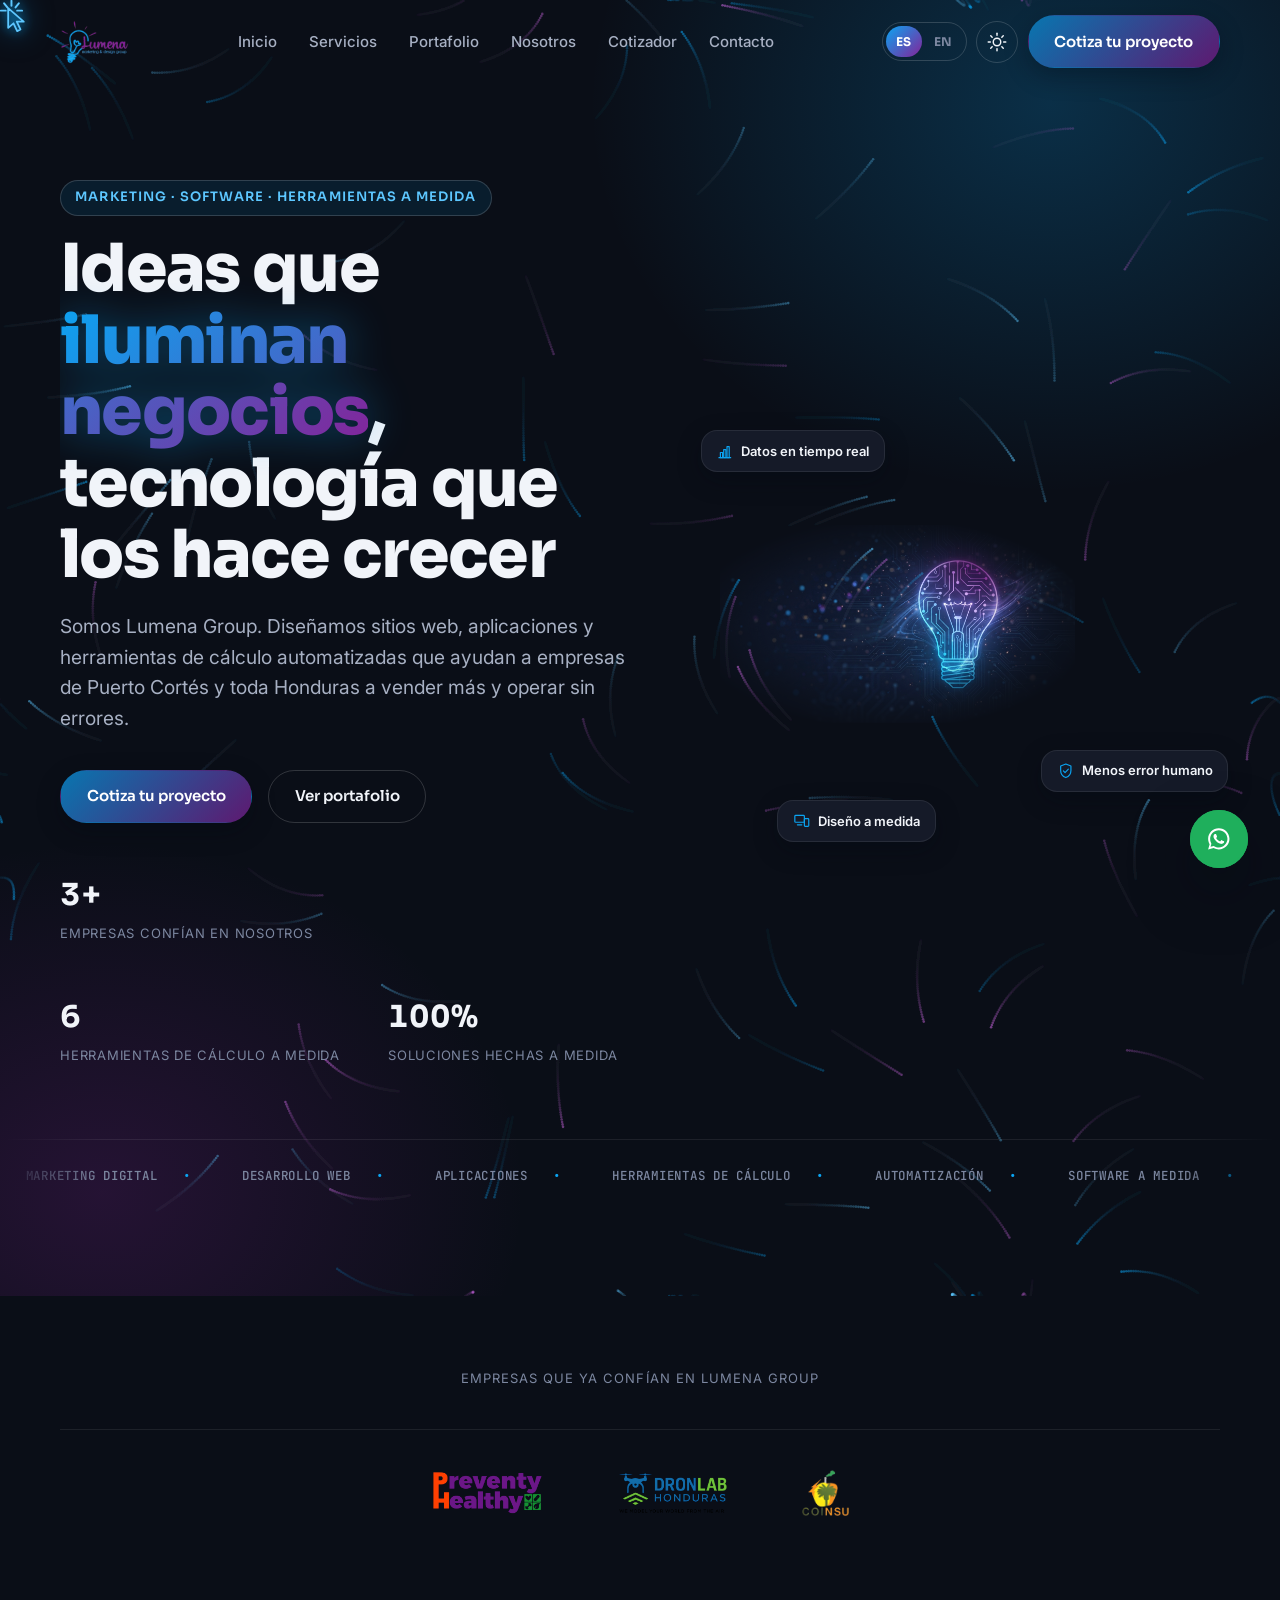
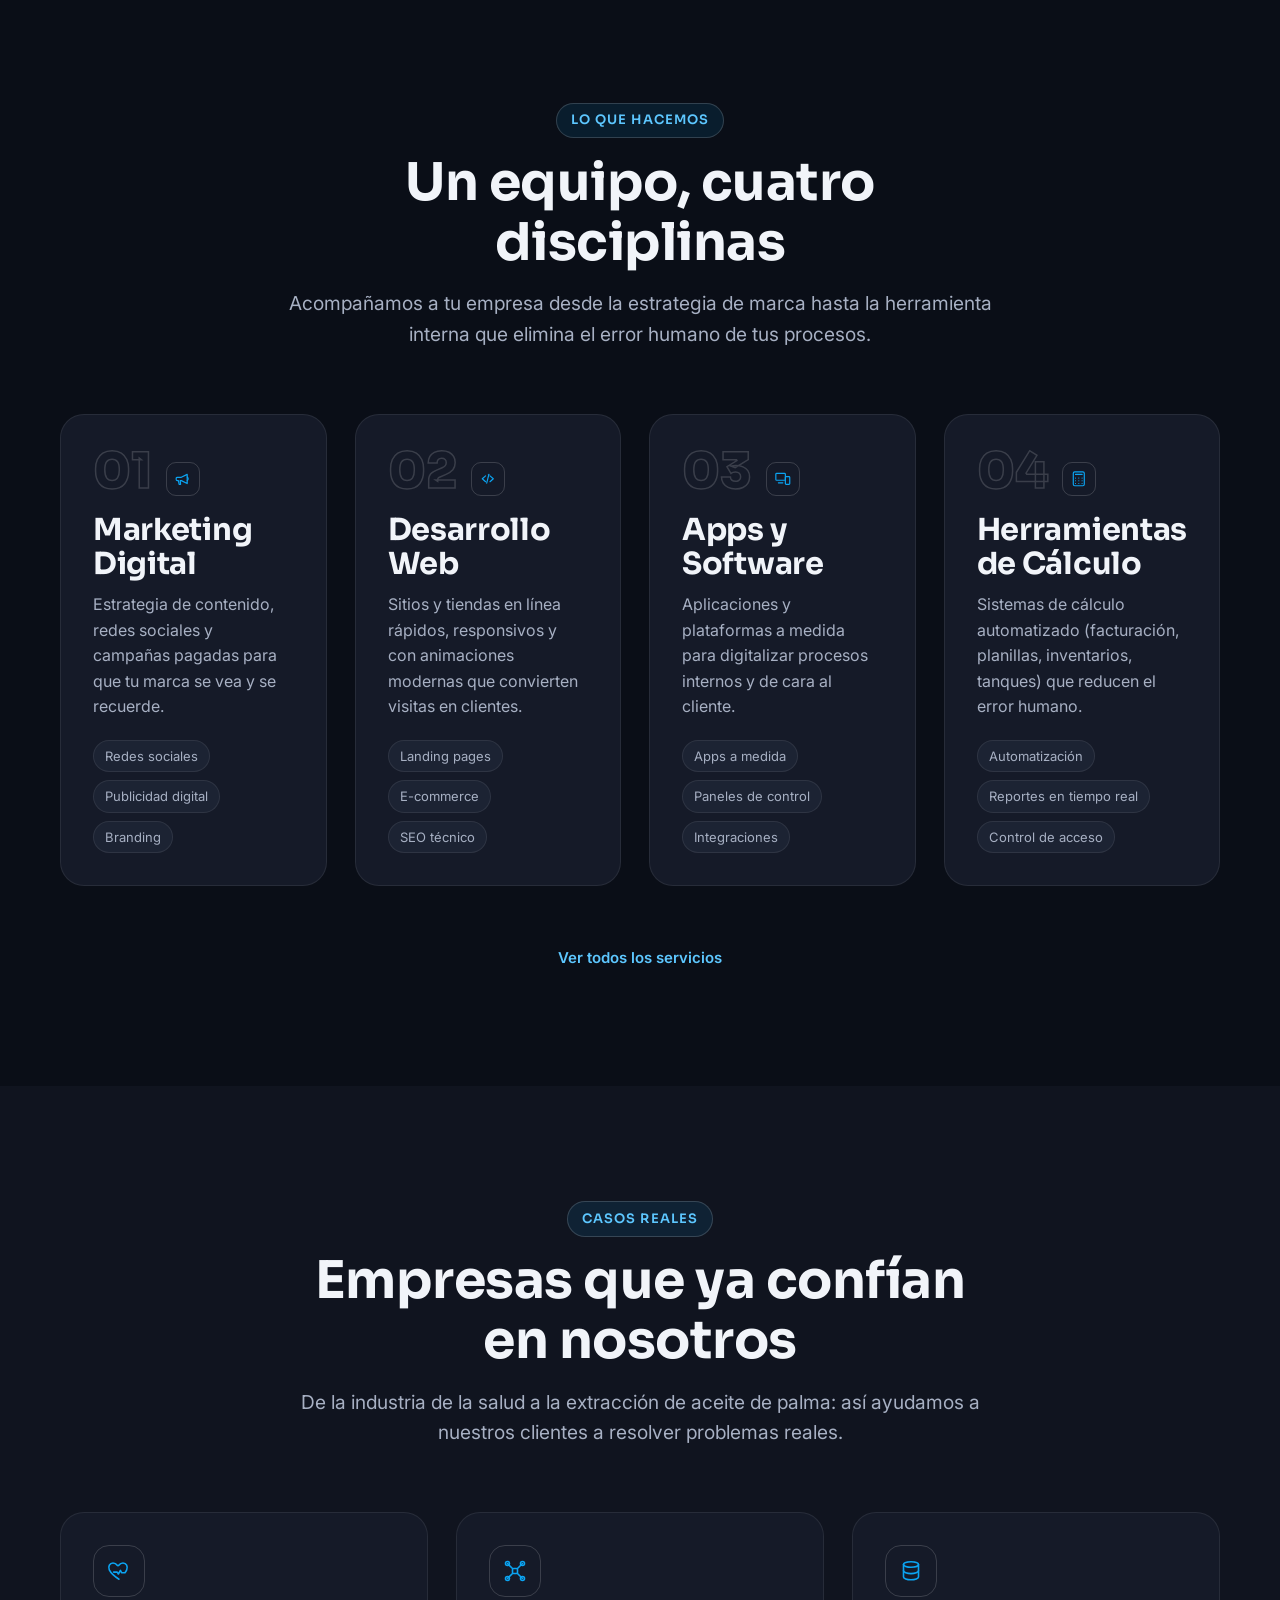
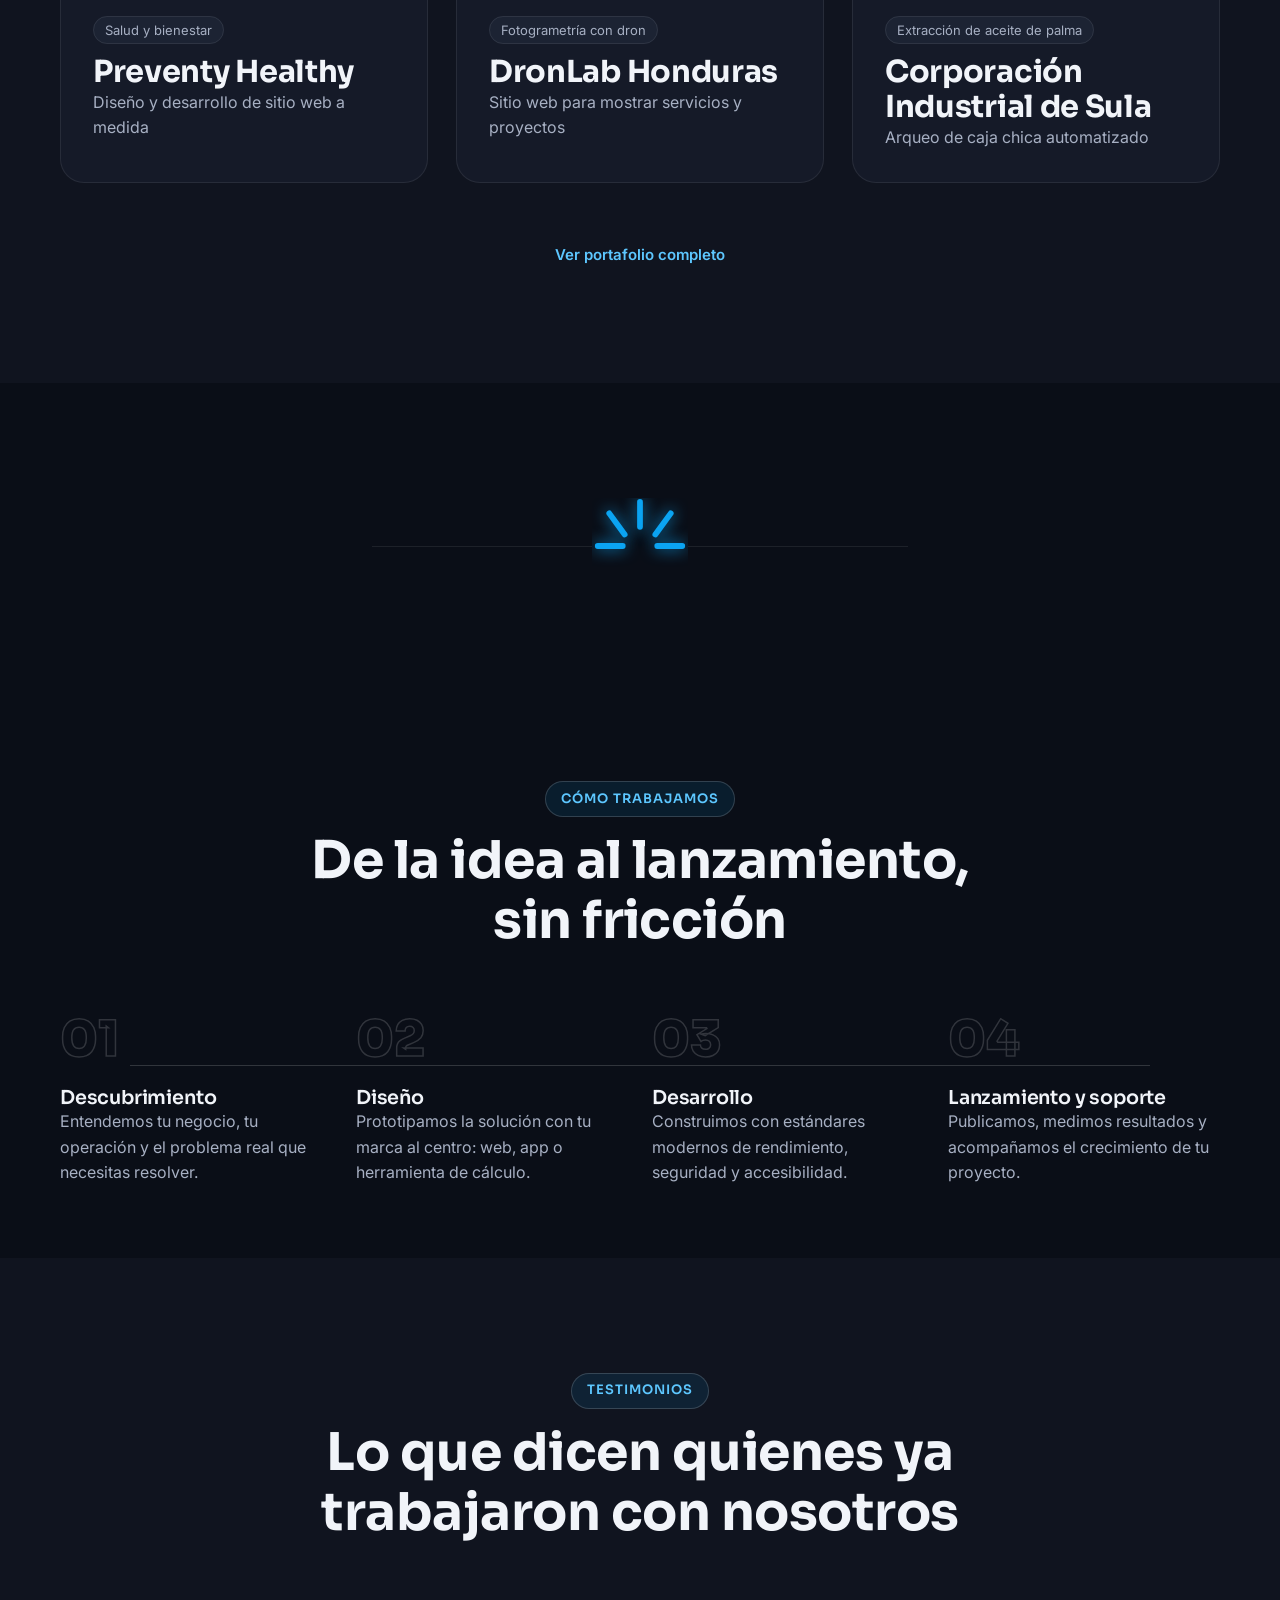
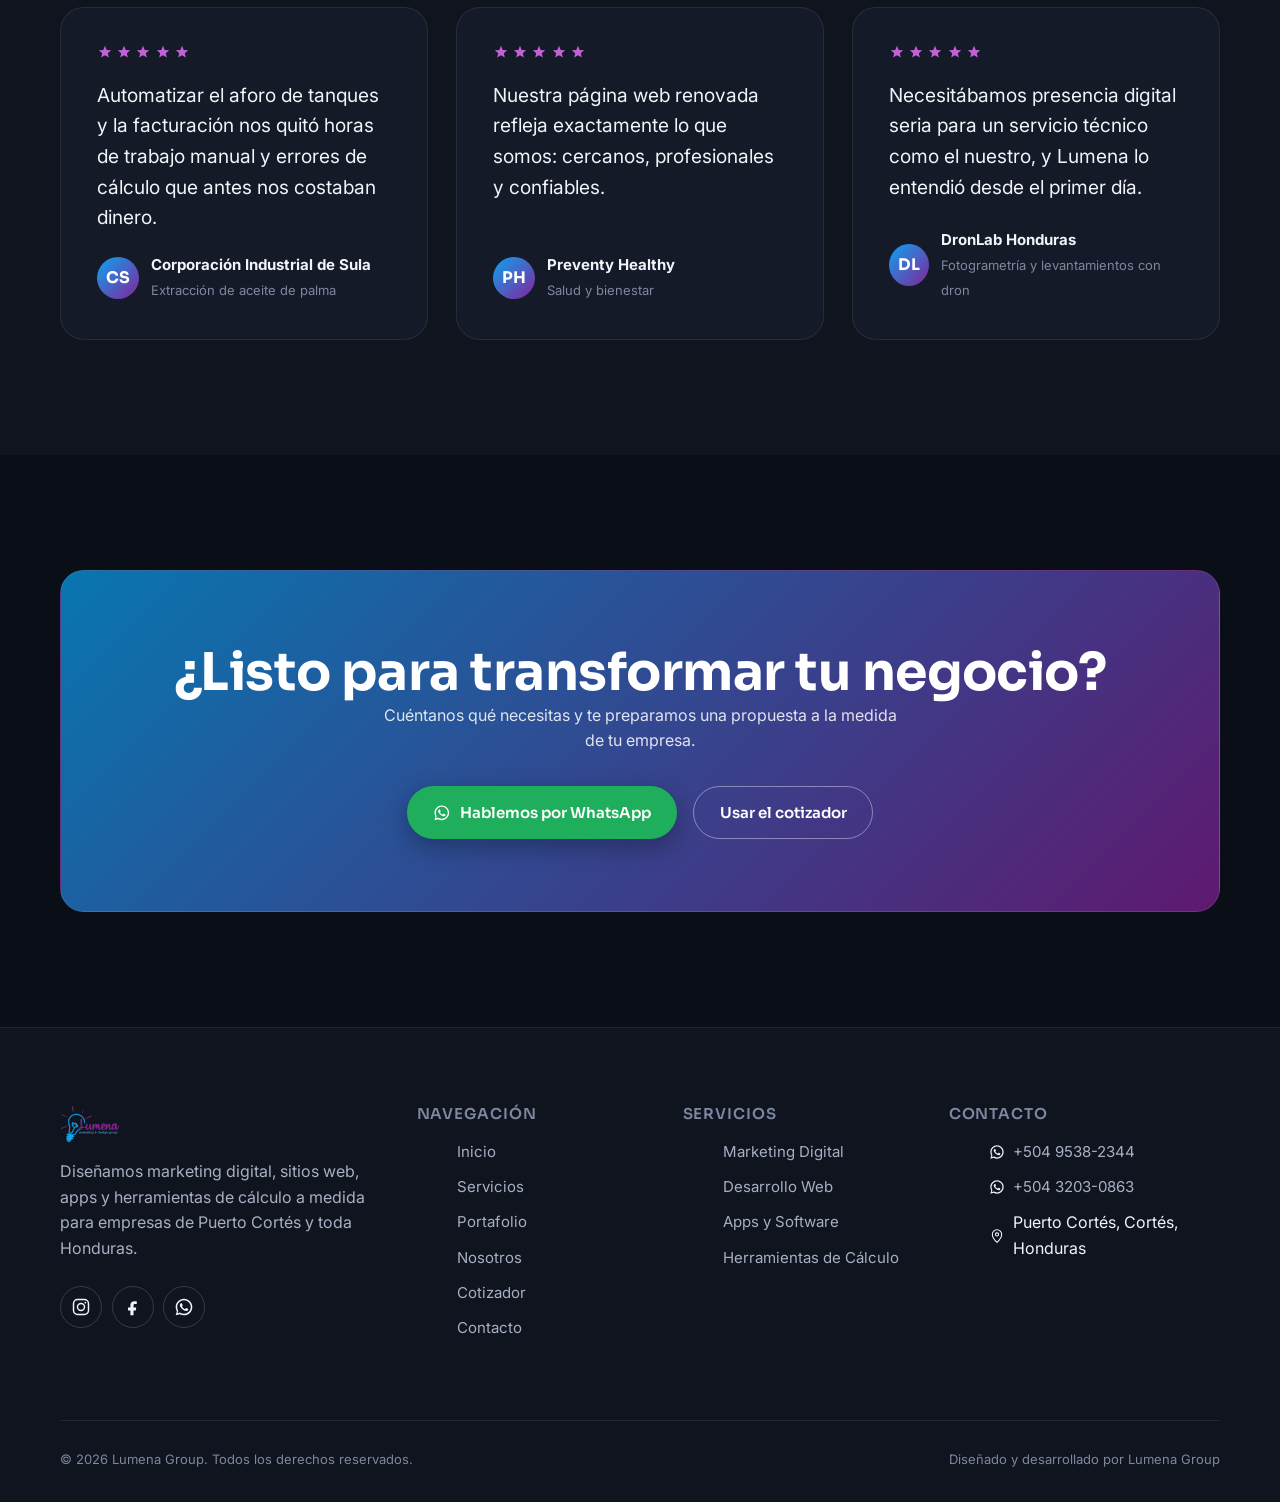
==== commit 11f847bf: "Add energized rays divider, neon cursor, and dynamic logo/card hover - Rays divider: rays now ignite" ====
--- a/index.html
+++ b/index.html
@@ -437,7 +437,7 @@
   </section>
 
   <div class="container">
-    <div class="rays-divider" aria-hidden="true">
+    <div class="rays-divider reveal" aria-hidden="true">
       <svg viewBox="0 0 100 100" fill="none" stroke="currentColor" stroke-width="6" stroke-linecap="round">
         <line x1="50" y1="4" x2="50" y2="30"/>
         <line x1="18" y1="16" x2="34" y2="38"/>
@@ -628,6 +628,7 @@
 
 <script src="assets/js/i18n.js" defer></script>
 <script src="assets/js/main.js" defer></script>
+<script src="assets/js/cursor.js" defer></script>
 <script src="assets/js/particles-bg.js" defer></script>
 </body>
 </html>
--- a/assets/css/style.css
+++ b/assets/css/style.css
@@ -511,7 +511,12 @@
   padding: clamp(1.5rem, 2.5vw, 2.1rem);
   transition: transform var(--dur-base) var(--ease-out), border-color var(--dur-base), box-shadow var(--dur-base);
 }
-.card:hover { transform: translateY(-4px); border-color: var(--border-strong); box-shadow: var(--shadow-lg); }
+/* .card.card (repeated class) bumps specificity past .reveal.is-visible's
+   `transform: none` — same equal-specificity/source-order trap as the logo
+   hover fix above. Every service/portfolio/testimonial card also carries
+   .reveal, so without this the lift-on-hover silently stopped working the
+   moment a card had already scrolled into view once. */
+.card.card:hover { transform: translateY(-4px); border-color: var(--border-strong); box-shadow: var(--shadow-lg); }
 
 .icon-tile {
   width: 52px; height: 52px;
@@ -562,7 +567,32 @@
   margin-block: var(--section-py);
   color: var(--border-strong);
 }
-.rays-divider svg { width: clamp(64px, 10vw, 96px); height: auto; color: var(--brand-blue); opacity: 0.55; }
+.rays-divider svg { width: clamp(64px, 10vw, 96px); height: auto; }
+/* Each ray carries its own color/opacity/glow transition — not just a shared
+   one on the <svg> — so every line genuinely ignites in sequence instead of
+   all five silently turning blue together while only their fade is staggered. */
+.rays-divider svg line {
+  stroke: var(--text-muted);
+  opacity: 0.22;
+  transition: stroke 0.5s var(--ease-out), opacity 0.5s var(--ease-out), filter 0.5s var(--ease-out);
+}
+.rays-divider.is-visible svg line {
+  stroke: var(--brand-blue);
+  opacity: 1;
+  filter: drop-shadow(0 0 8px color-mix(in srgb, var(--brand-blue) 90%, transparent));
+}
+.rays-divider svg line:nth-child(1) { transition-delay: 0s; }
+.rays-divider svg line:nth-child(2) { transition-delay: 0.12s; }
+.rays-divider svg line:nth-child(3) { transition-delay: 0.12s; }
+.rays-divider svg line:nth-child(4) { transition-delay: 0.24s; }
+.rays-divider svg line:nth-child(5) { transition-delay: 0.24s; }
+/* Once every ray has finished igniting (last delay 0.24s + 0.5s transition),
+   the whole icon settles into a stronger, slower breathing glow. */
+.rays-divider.is-visible svg { animation: rays-pulse 3.2s var(--ease-in-out) 0.85s infinite; }
+@keyframes rays-pulse {
+  0%, 100% { filter: drop-shadow(0 0 7px color-mix(in srgb, var(--brand-blue) 80%, transparent)); }
+  50% { filter: drop-shadow(0 0 20px color-mix(in srgb, var(--brand-blue) 100%, transparent)); }
+}
 .rays-divider::before, .rays-divider::after {
   content: "";
   flex: 1;
@@ -897,8 +927,12 @@
   width: auto;
   object-fit: contain;
 }
-.logo-cloud-item:hover, .logo-cloud-item:focus-visible {
-  transform: translateY(-3px);
+/* Qualified with .logo-cloud so this beats .reveal.is-visible's `transform:
+   none` on specificity (both are 0,2,0 otherwise, and .reveal.is-visible
+   sits later in the file — without this, the hover scale gets silently
+   cancelled the instant the logo has scrolled into view once). */
+.logo-cloud .logo-cloud-item:hover, .logo-cloud .logo-cloud-item:focus-visible {
+  transform: translateY(-3px) scale(1.18);
 }
 
 /* ---------- WhatsApp floating button ---------- */
@@ -973,6 +1007,40 @@
   }
 }
 
+/* ---------- Neon cursor (desktop + dark theme only, see cursor.js) ---------- */
+html.has-neon-cursor:not([data-theme="light"]),
+html.has-neon-cursor:not([data-theme="light"]) * {
+  cursor: none !important;
+}
+.neon-cursor {
+  position: fixed;
+  top: 0;
+  left: 0;
+  width: 36px;
+  height: 36px;
+  pointer-events: none;
+  z-index: 9999;
+  color: var(--brand-blue-light);
+  opacity: 0;
+  filter:
+    drop-shadow(0 0 6px color-mix(in srgb, var(--brand-blue) 85%, transparent))
+    drop-shadow(0 0 14px color-mix(in srgb, var(--brand-blue) 50%, transparent));
+  transition: opacity 0.25s ease-out, filter 0.25s ease-out, color 0.25s ease-out;
+  will-change: transform;
+}
+.neon-cursor svg { width: 100%; height: 100%; display: block; transition: transform 0.2s var(--ease-out); }
+:root[data-theme="light"] .neon-cursor { display: none; }
+html.has-neon-cursor:not([data-theme="light"]) .neon-cursor { opacity: 1; }
+.neon-cursor.is-hidden { opacity: 0 !important; }
+.neon-cursor.is-hover {
+  color: var(--brand-purple-light);
+  filter:
+    drop-shadow(0 0 8px color-mix(in srgb, var(--brand-purple) 95%, transparent))
+    drop-shadow(0 0 20px color-mix(in srgb, var(--brand-purple) 65%, transparent));
+}
+.neon-cursor.is-hover svg { transform: scale(1.2); }
+.neon-cursor.is-down svg { transform: scale(0.85); }
+
 /* ---------- Reveal animation classes ---------- */
 .reveal { opacity: 0; transform: translateY(28px); }
 .reveal.is-visible { opacity: 1; transform: none; }
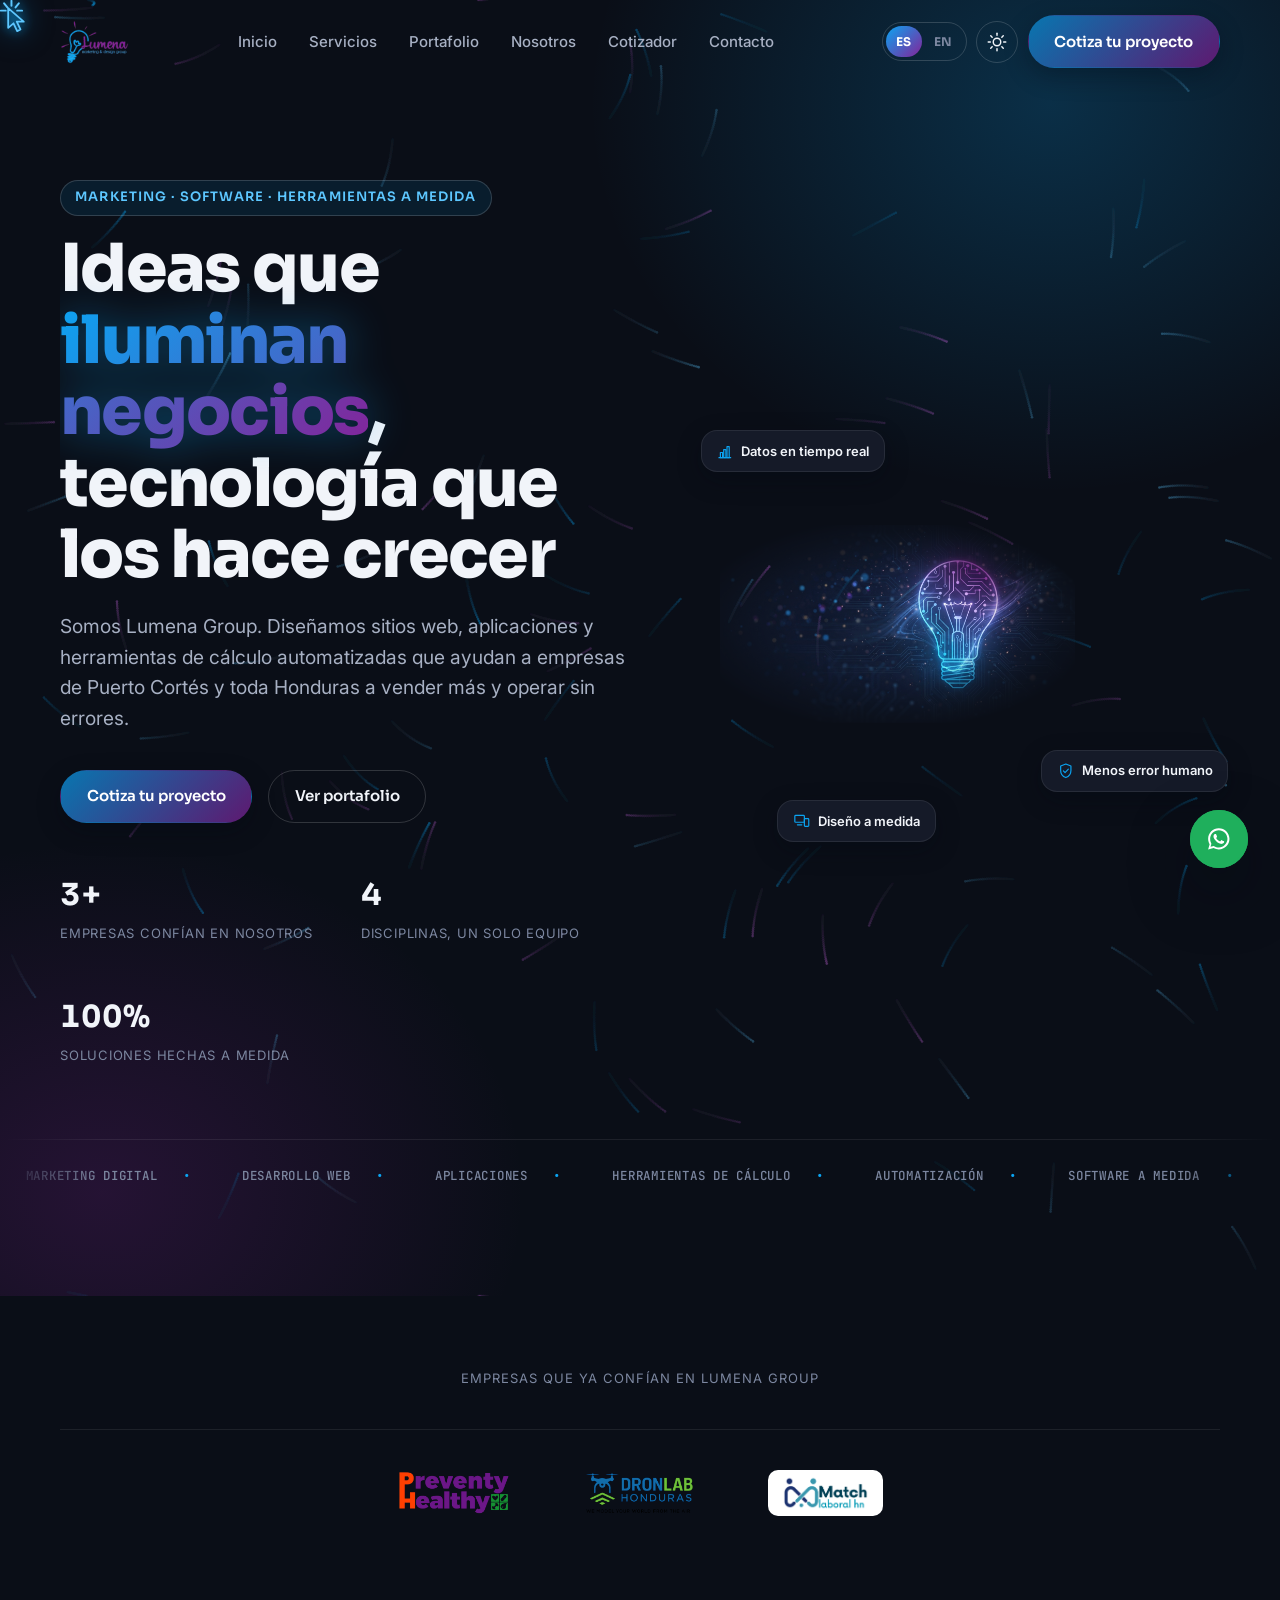
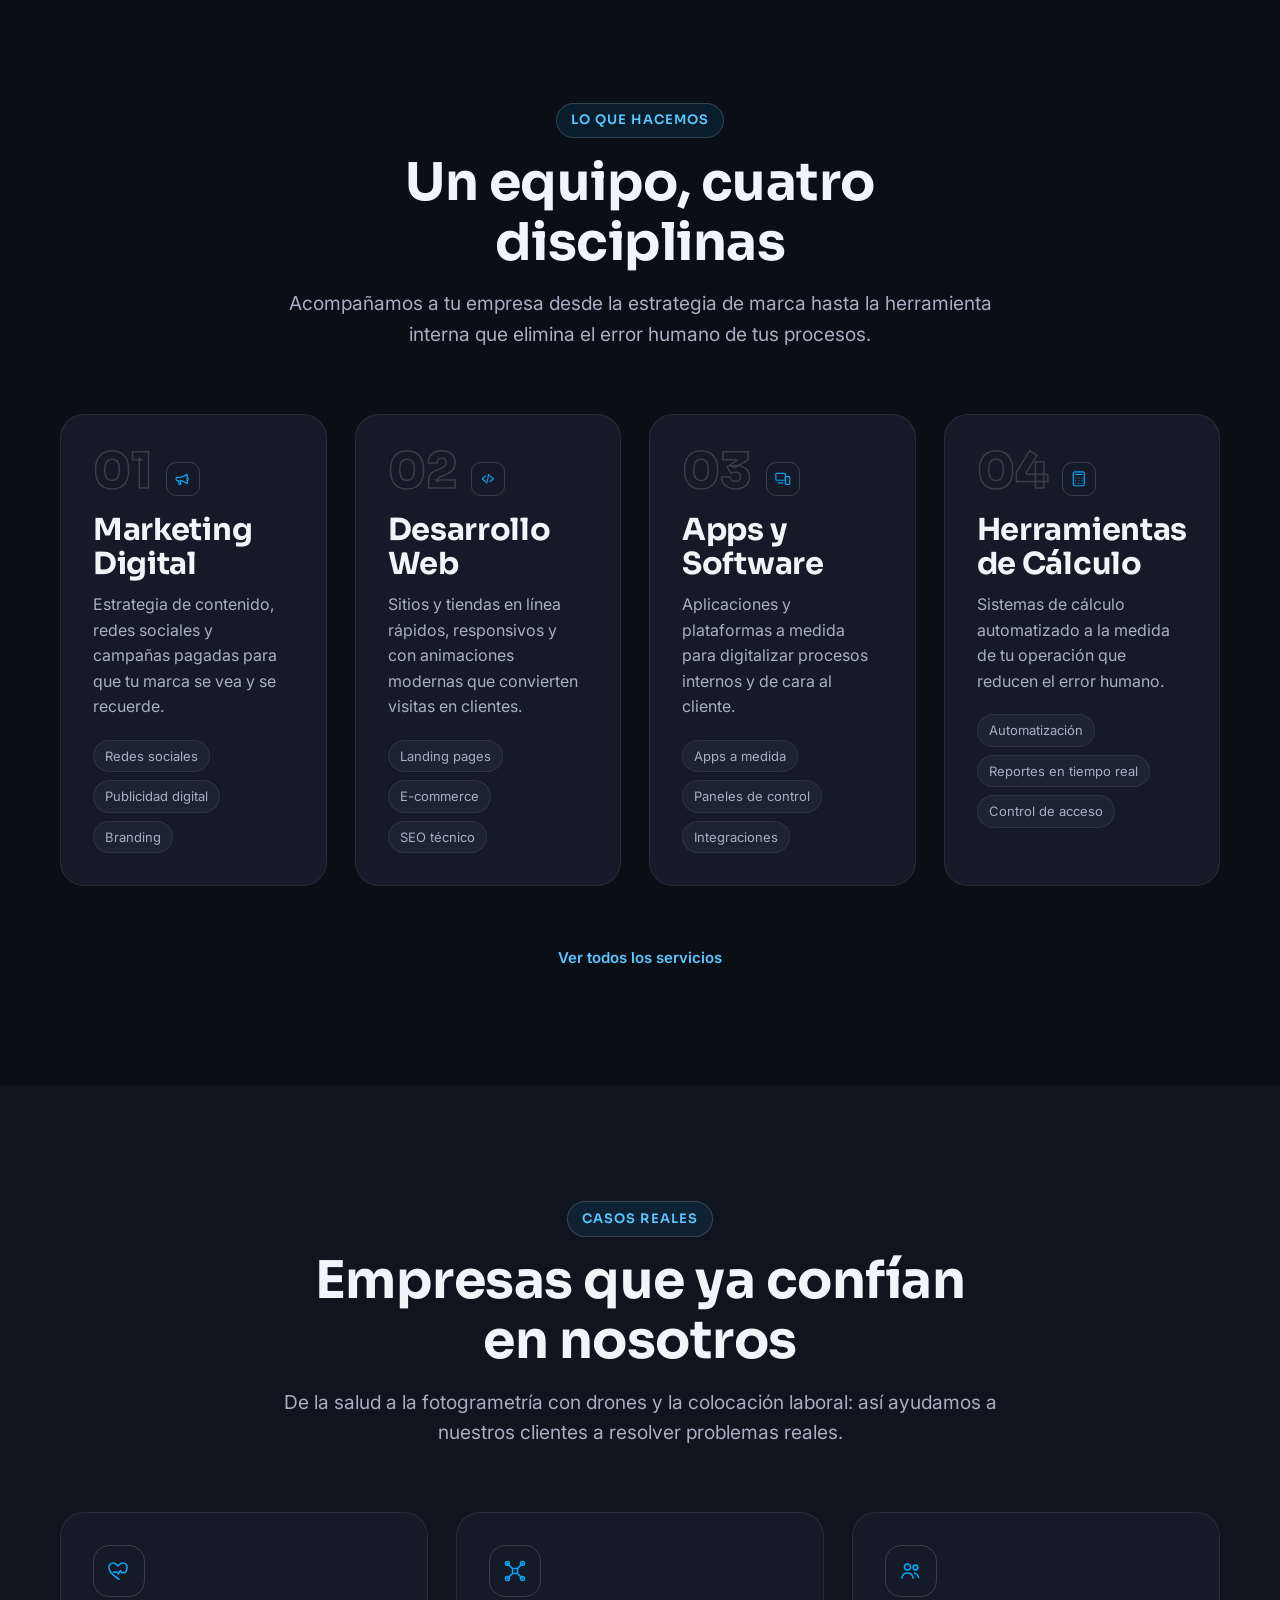
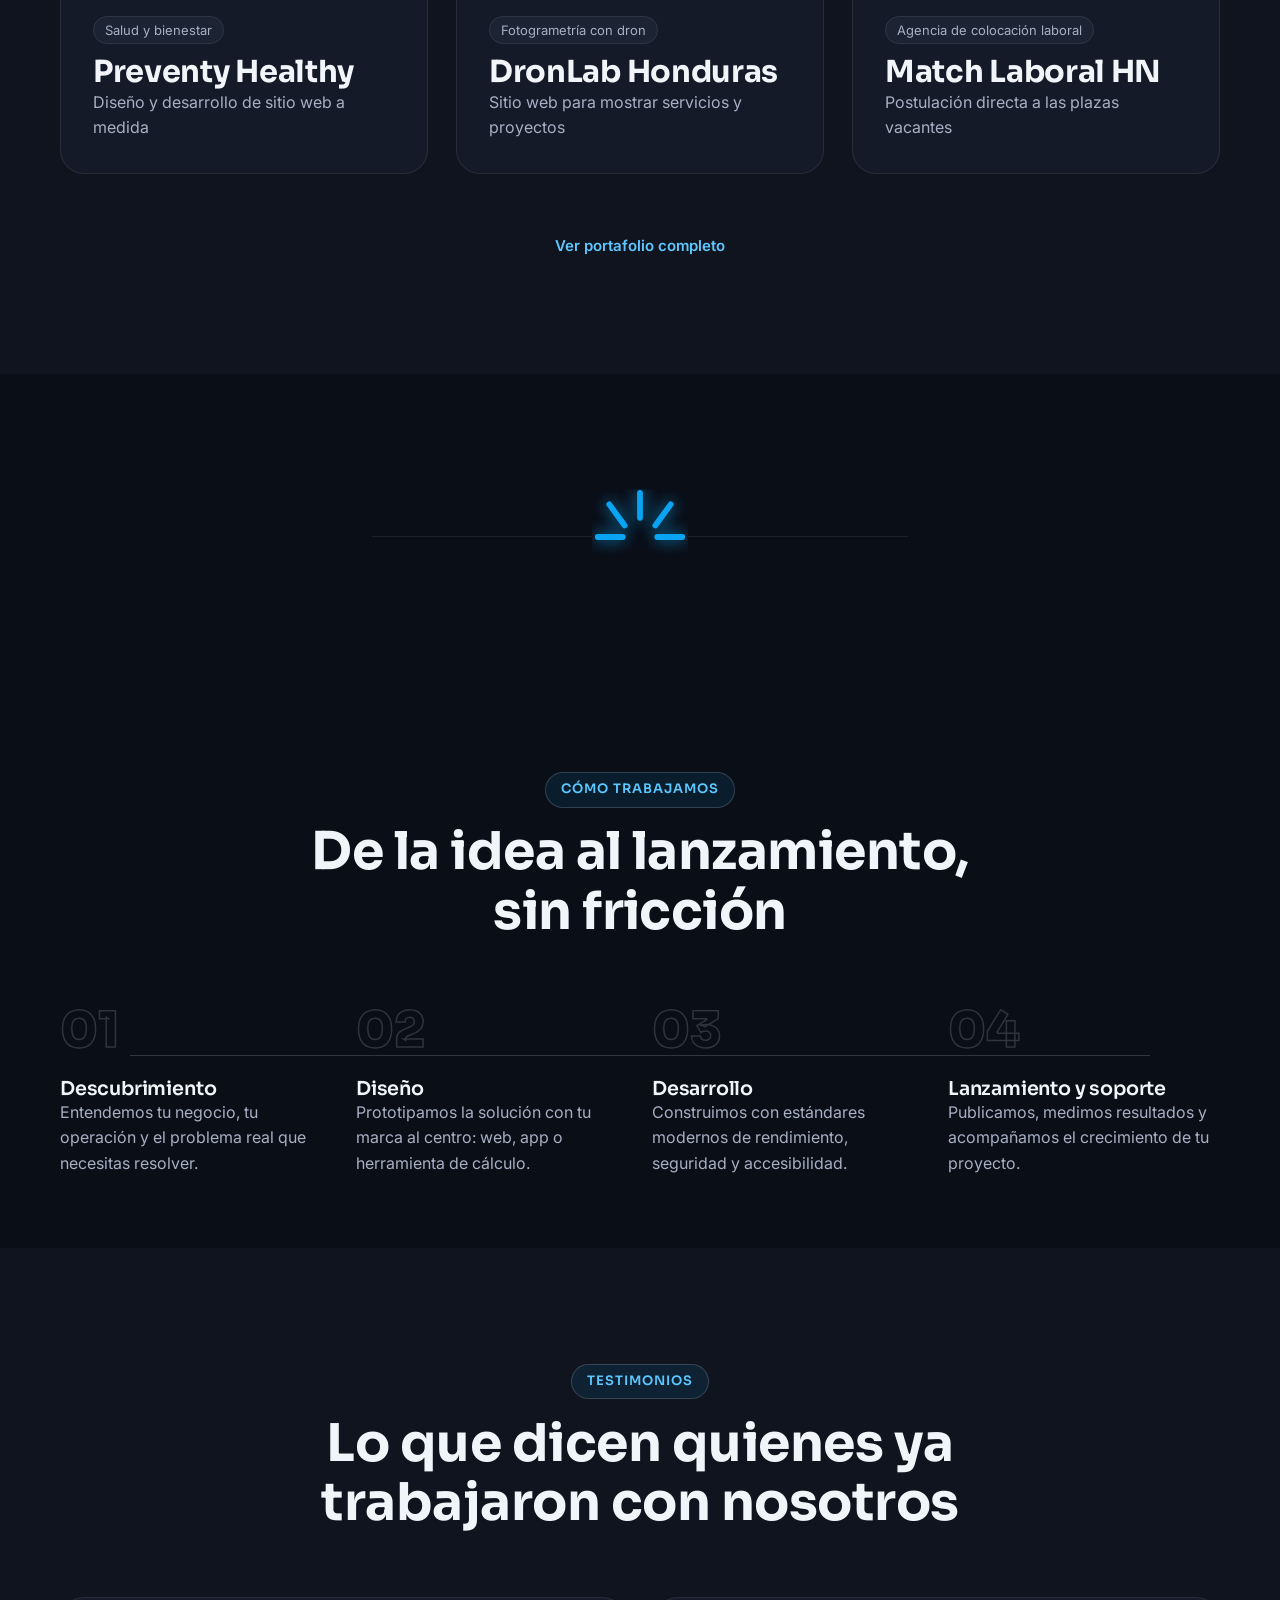
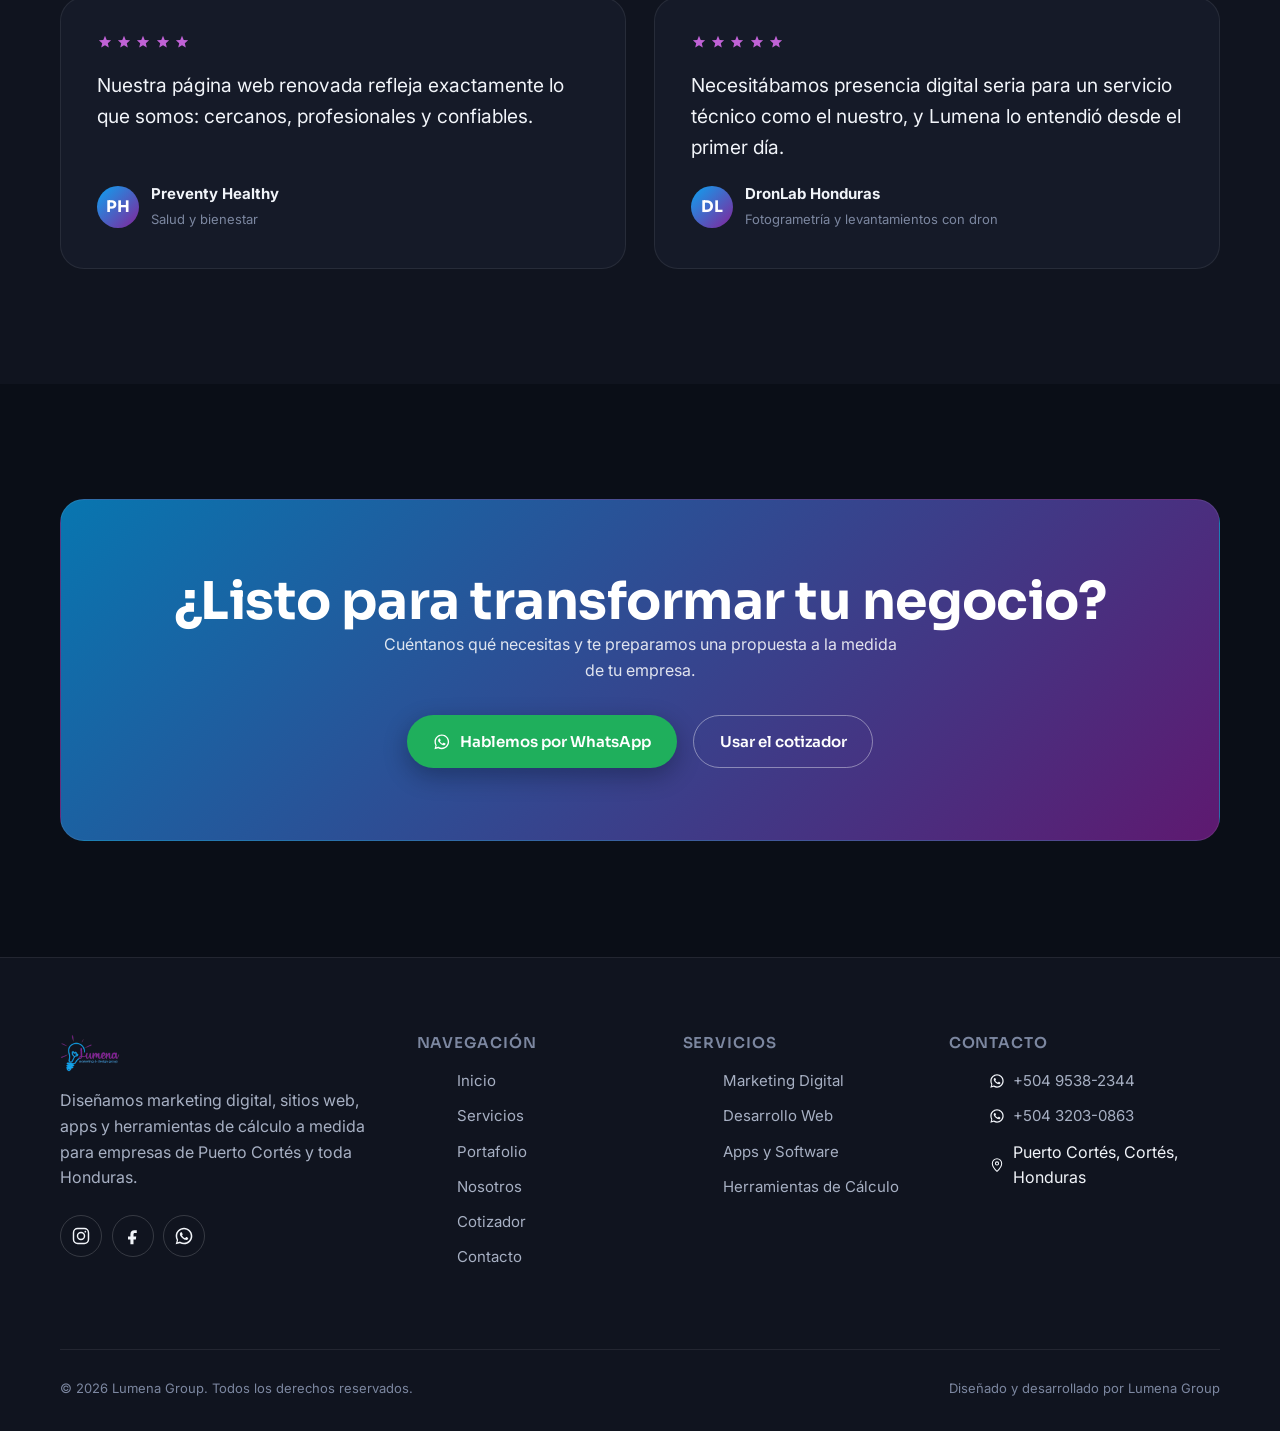
==== commit 86b00e65: "Lumena Group website Bilingual (ES/EN) static site: marketing, web, apps and custom calculation tool" ====
--- a/index.html
+++ b/index.html
@@ -270,8 +270,8 @@
             <span data-i18n="home.hero.stat1.label">Empresas confían en nosotros</span>
           </div>
           <div class="hero-stat">
-            <b class="count-up" data-count-to="6">0</b>
-            <span data-i18n="home.hero.stat2.label">Herramientas de cálculo a medida</span>
+            <b class="count-up" data-count-to="4">0</b>
+            <span data-i18n="home.hero.stat2.label">Disciplinas, un solo equipo</span>
           </div>
           <div class="hero-stat">
             <b class="count-up" data-count-to="100" data-count-suffix="%">0</b>
@@ -330,8 +330,8 @@
         <a href="portafolio.html#dronelab" class="logo-cloud-item reveal" aria-label="DronLab Honduras">
           <img src="assets/img/portfolio/dronlab-logo.png" alt="DronLab Honduras">
         </a>
-        <a href="portafolio.html#coinsu" class="logo-cloud-item reveal" aria-label="Corporación Industrial de Sula">
-          <img src="assets/img/portfolio/coinsu-logo.png" alt="Corporación Industrial de Sula">
+        <a href="portafolio.html#match" class="logo-cloud-item logo-cloud-item--plate reveal" aria-label="Match Laboral HN">
+          <img src="assets/img/portfolio/match-logo.png" alt="Match Laboral HN">
         </a>
       </div>
     </div>
@@ -383,7 +383,7 @@
         <div class="card service-card reveal">
           <div class="index-mark"><span class="num">04</span><span class="icon-slot"><svg class="icon"><use href="#icon-calculator"></use></svg></span></div>
           <h3 data-i18n="home.services.tools.title">Herramientas de Cálculo</h3>
-          <p data-i18n="home.services.tools.desc">Sistemas de cálculo automatizado (facturación, planillas, inventarios, tanques) que reducen el error humano.</p>
+          <p data-i18n="home.services.tools.desc">Sistemas de cálculo automatizado a la medida de tu operación que reducen el error humano.</p>
           <div class="tag-list">
             <span class="tag" data-i18n="home.services.tools.tag1">Automatización</span>
             <span class="tag" data-i18n="home.services.tools.tag2">Reportes en tiempo real</span>
@@ -406,7 +406,7 @@
       <div class="section-head center reveal">
         <span class="eyebrow" data-i18n="home.portfolio.eyebrow">Casos reales</span>
         <h2 data-i18n="home.portfolio.title">Empresas que ya confían en nosotros</h2>
-        <p data-i18n="home.portfolio.lede">De la industria de la salud a la extracción de aceite de palma: así ayudamos a nuestros clientes a resolver problemas reales.</p>
+        <p data-i18n="home.portfolio.lede">De la salud a la fotogrametría con drones y la colocación laboral: así ayudamos a nuestros clientes a resolver problemas reales.</p>
       </div>
 
       <div class="grid grid-3 card-scroll">
@@ -422,11 +422,11 @@
           <h3 style="margin-top:.75rem" data-i18n="portfolio.dronelab.title">DronLab Honduras</h3>
           <p data-i18n="portfolio.dronelab.f2">Sitio web para mostrar servicios y proyectos</p>
         </a>
-        <a href="portafolio.html#coinsu" class="card reveal">
-          <div class="icon-tile outline"><svg class="icon"><use href="#icon-database"></use></svg></div>
-          <span class="tag" data-i18n="portfolio.coinsu.tag">Extracción de aceite de palma</span>
-          <h3 style="margin-top:.75rem" data-i18n="portfolio.coinsu.title">Corporación Industrial de Sula</h3>
-          <p data-i18n="portfolio.coinsu.f1">Arqueo de caja chica automatizado</p>
+        <a href="portafolio.html#match" class="card reveal">
+          <div class="icon-tile outline"><svg class="icon"><use href="#icon-users"></use></svg></div>
+          <span class="tag" data-i18n="portfolio.match.tag">Agencia de colocación laboral</span>
+          <h3 style="margin-top:.75rem" data-i18n="portfolio.match.title">Match Laboral HN</h3>
+          <p data-i18n="portfolio.match.f3">Postulación directa a las plazas vacantes</p>
         </a>
       </div>
 
@@ -483,24 +483,7 @@
         <span class="eyebrow" data-i18n="home.testimonials.eyebrow">Testimonios</span>
         <h2 data-i18n="home.testimonials.title">Lo que dicen quienes ya trabajaron con nosotros</h2>
       </div>
-      <div class="grid grid-3 card-scroll">
-        <div class="testimonial-card reveal">
-          <div class="stars" aria-hidden="true">
-            <svg class="icon"><use href="#icon-star"></use></svg>
-            <svg class="icon"><use href="#icon-star"></use></svg>
-            <svg class="icon"><use href="#icon-star"></use></svg>
-            <svg class="icon"><use href="#icon-star"></use></svg>
-            <svg class="icon"><use href="#icon-star"></use></svg>
-          </div>
-          <p data-i18n="home.testimonials.t1">Automatizar el aforo de tanques y la facturación nos quitó horas de trabajo manual y errores de cálculo que antes nos costaban dinero.</p>
-          <div class="testimonial-who">
-            <div class="avatar-badge">CS</div>
-            <div>
-              <b data-i18n="home.testimonials.t1.who">Corporación Industrial de Sula</b>
-              <span data-i18n="home.testimonials.t1.role">Extracción de aceite de palma</span>
-            </div>
-          </div>
-        </div>
+      <div class="grid grid-2 card-scroll">
         <div class="testimonial-card reveal">
           <div class="stars" aria-hidden="true">
             <svg class="icon"><use href="#icon-star"></use></svg>
--- a/assets/css/style.css
+++ b/assets/css/style.css
@@ -927,6 +927,17 @@
   width: auto;
   object-fit: contain;
 }
+/* Match Laboral's mark is dark navy/teal, which disappears on the dark theme.
+   A white plate keeps the client's brand colours exact (no recolouring) and
+   matches the white .logo-badge tiles used on the portfolio page. Not needed
+   on the light theme, where the logo already has contrast. */
+.logo-cloud-item--plate {
+  background: #fff;
+  border-radius: var(--radius-sm);
+  padding: 6px 14px;
+}
+:root[data-theme="light"] .logo-cloud-item--plate { background: transparent; padding: 0; }
+
 /* Qualified with .logo-cloud so this beats .reveal.is-visible's `transform:
    none` on specificity (both are 0,2,0 otherwise, and .reveal.is-visible
    sits later in the file — without this, the hover scale gets silently
